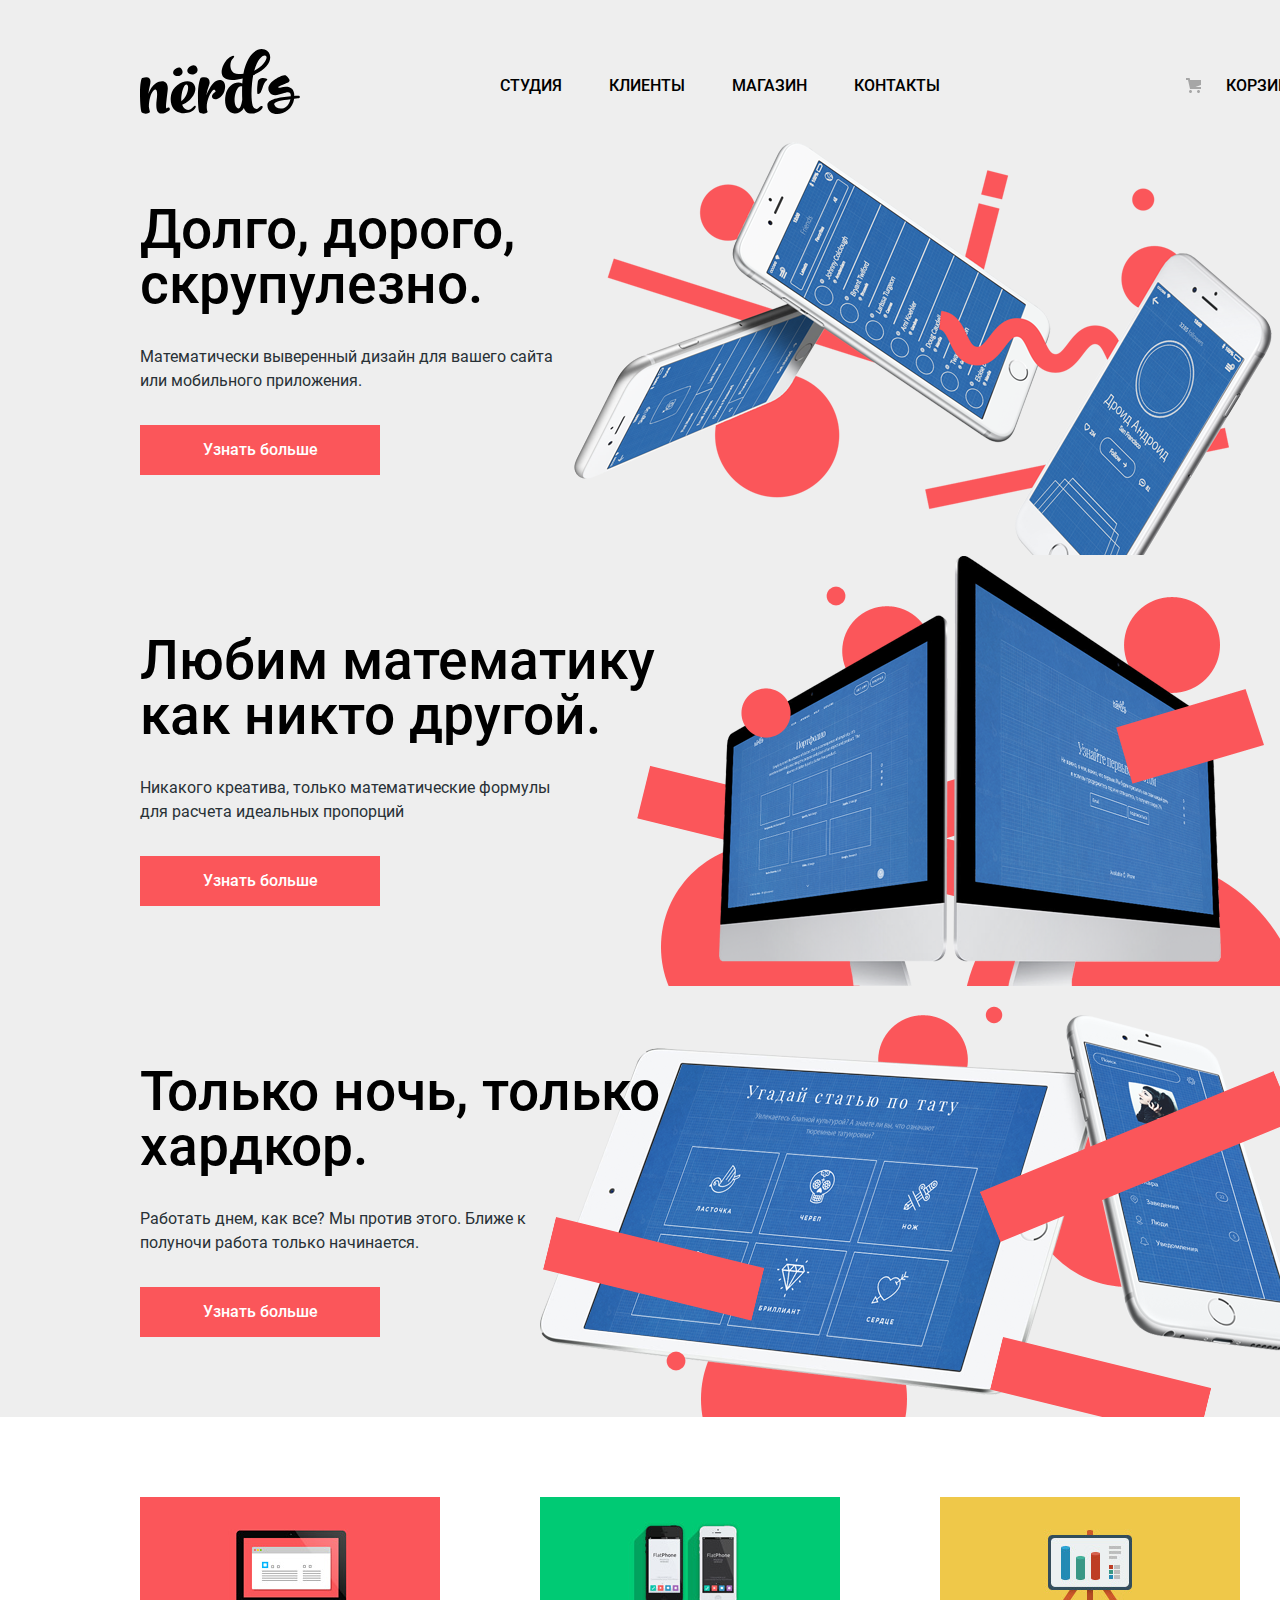
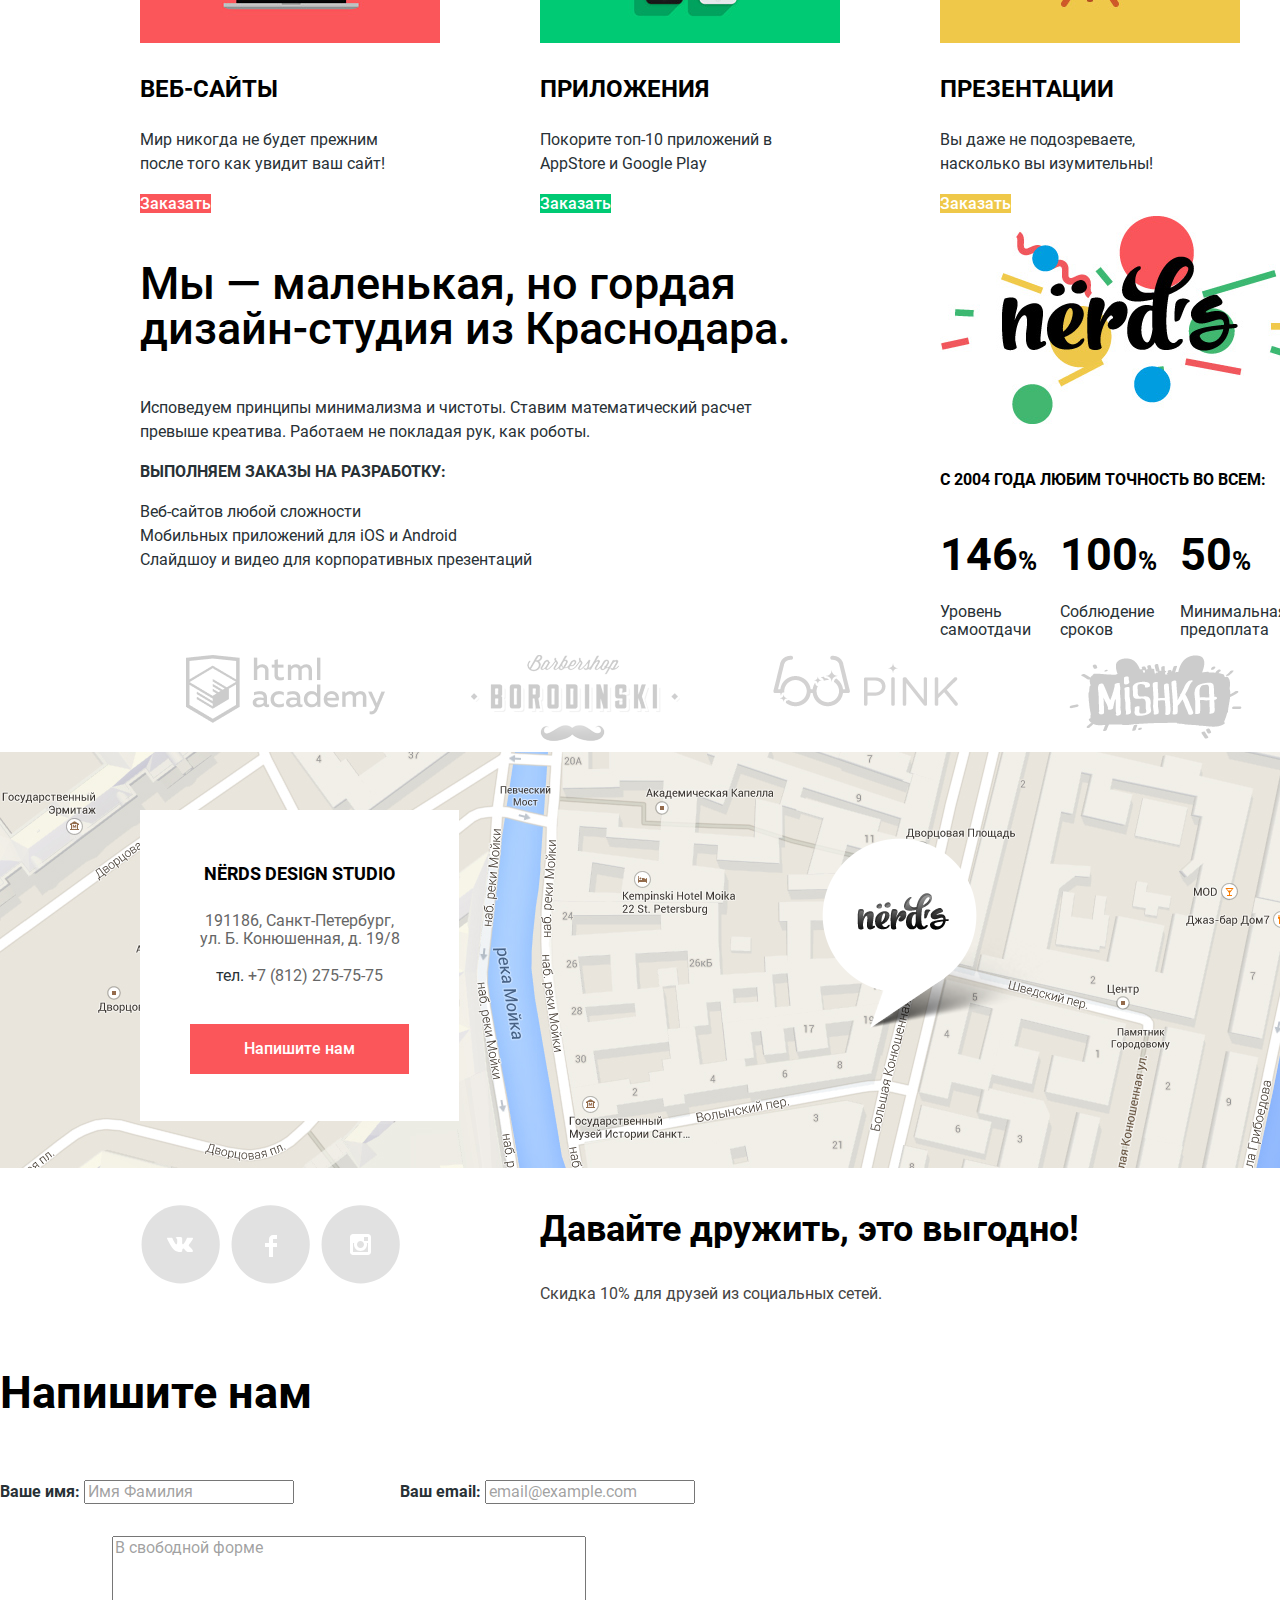
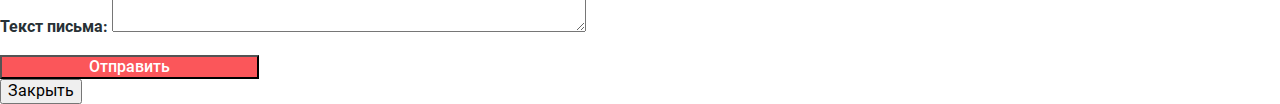
==== index.html @ aa4a330b "10. ДЗ Сетка на флексах для внутренней страницы" ====
<!DOCTYPE html>
<html class="page" lang="ru">
  <head>
    <meta charset="utf-8">
    <title>HTML Academy: Нёрдс</title>
    <link rel="stylesheet" href="css/normalize.css">
    <link rel="stylesheet" href="css/style.css">
    <link rel="icon" href="favicon.ico">
    <link rel="icon" href="img/icons/icon.svg" type="image/svg+xml">
    <link rel="apple-touch-icon" href="img/icons/180.png">
    <link rel="manifest" href="manifest.webmanifest">
  </head>
  <body class="page-body">

    <header class="main-header top-wrapper">
      <nav class="main-navigation container">
        <a class="main-header-logo">
          <img class="main-header-img" src="img/nerds-logo.svg" width="160" height="66" alt="логитип студии Нёрдс">
        </a>
        <ul class="site-navigation">
          <li><a href="#">Студия</a></li>
          <li><a href="#">Клиенты</a></li>
          <li><a href="catalog.html">Магазин</a></li>
          <li><a href="#">Контакты</a></li>
        </ul>
        <div class="cart">
          <!--<img src="img/cart-icon.svg" width="15" height="15" alt="Корзина">-->
          <a class="cart-link" href="#" >Корзина</a>
        </div>
      </nav>
    </header>

    <main>
      <h1 class="visually-hidden">Дизайн студия Нёрдс</h1>
      <div class="top-wrapper">
        <div class="container">
          <section class="features">
            <h2 class="visually-hidden">Преимущества</h2>
            <ul class="feature-list">
              <li class="feature-item">
                <h3 class="feature-title">Долго, дорого, скрупулезно.</h3>
                <p class="feature-text">Математически выверенный дизайн для вашего сайта или мобильного приложения.</p>
                <a class="button feature-button" href="#">Узнать больше</a>
                <!--<img class="feature-item-image" src="img/nerds-index-slide1.png" width="760" height="431" alt="Слайд 1">
              --></li>
              <li class="feature-item">
                <h3 class="feature-title">Любим математику как никто другой.</h3>
                <p class="feature-text">Никакого креатива, только математические формулы для расчета идеальных пропорций</p>
                <a class="button feature-button" href="#">Узнать больше</a>
                <!--<img class="feature-item-image" src="img/nerds-index-slide2.png" width="760" height="431" alt="Слайд 2">-->
              </li>
              <li class="feature-item">
                <h3 class="feature-title">Только ночь, только хардкор.</h3>
                <p class="feature-text">Работать днем, как все? Мы против этого. Ближе к полуночи работа только начинается.</p>
                <a class="button feature-button" href="#">Узнать больше</a>
                <!--<img class="feature-item-image" src="img/nerds-index-slide3.png" width="760" height="431" alt="Слайд 3">-->
              </li>
            </ul>
          </section>
        </div>
      </div>

      <div class="container">
        <section class="products">
          <h2 class="visually-hidden">Типы продуктов</h2>
          <ul class="product-list">
            <li class="product-item">
              <img src="img/illustration-1.png" width="300" height="146" alt="веб-сайты">
              <h3 class="product-name">Веб-сайты</h3>
              <p>Мир никогда не будет прежним после того как увидит ваш сайт!</p>
              <a class="button product-website" href="#">Заказать</a>
            </li>
            <li class="product-item">
              <img src="img/illustration-2.png" width="300" height="146" alt="приложения">
              <h3 class="product-name">Приложения</h3>
              <p>Покорите топ-10 приложений в AppStore и Google Play</p>
              <a class="button product-app" href="#">Заказать</a>
            </li>
            <li class="product-item">
              <img src="img/illustration-3.png" width="300" height="146" alt="презентации">
              <h3 class="product-name">Презентации</h3>
              <p>Вы даже не подозреваете, насколько вы изумительны!</p>
              <a class="button product-presentation" href="#">Заказать</a>
            </li>
          </ul>
        </section>

        <h2 class="visually-hidden">Информация о студии</h2>
        <section class="studio-description">
          <div class="description-grid">
            <p class="description-caption">Мы — маленькая, но гордая дизайн-студия из Краснодара.</p>
            <p>Исповедуем принципы минимализма и чистоты. Ставим математический расчет превыше креатива. Работаем не покладая рук, как роботы.</p>
            <p class="orders-types">Выполняем заказы на разработку:</p>
            <ul class="orders-list">
              <li>Веб-сайтов любой сложности</li>
              <li>Мобильных приложений для iOS и Android</li>
              <li>Слайдшоу и видео для корпоративных презентаций</li>
            </ul>
          </div>

          <div class="description-grid">
            <img src="img/logo-illustration.png" width="360" height="208" alt="Лого-иллюстрация">
            <p class="description-statics">с 2004 года Любим точность во всем:</p>
            <ul class="statics-list">
              <li>
                <h3 class="description-item">146<span class="description-percent">%</span></h3>
                <p class="descriptin-text">Уровень самоотдачи</p>
              </li>
              <li>
                <h3 class="description-item">100<span class="description-percent">%</span></h3>
                <p class="descriptin-text">Соблюдение сроков</p>
              </li>
              <li>
                <h3 class="description-item">50<span class="description-percent">%</span></h3>
                <p class="descriptin-text">Минимальная предоплата</p>
              </li>
            </ul>
          </div>
        </section>

        <section>
          <h2 class="visually-hidden">Партнёры</h2>
          <ul class="partners-list">
            <li>
              <a href="https://htmlacademy.ru/intensive/htmlcss">
                <img src="img/logo-academy.png" width="199" height="68" alt="логотип Академия">
              </a>
            </li>
            <li>
              <a href="#">
                <img src="img/logo-borodinskiy.png" width="209" height="90" alt="логотип Барбершоп">
              </a>
            </li>
            <li>
              <a href="#">
                <img src="img/logo-pink.png" width="185" height="52" alt="логотип Пинк">
              </a>
            </li>
            <li>
              <a href="#">
                <img src="img/logo-mishka.png" width="173" height="84" alt="логотип Мишка">
              </a>
            </li>
          </ul>
        </section>
      </div>
    </main>

    <footer class="main-footer">
      <div class="adress-map">
        <img src="img/map-point.svg" width="1440" height="416" alt="расположение студии на карте" />
        <div class="container">
          <section class="contacts">
            <h2 class="visually-hidden">Как нас найти</h2>
              <p class="studio-name">NЁRDS DESIGN STUDIO</p>
              <p class="studio-adress">191186, Санкт-Петербург, ул.&nbsp;Б.&nbsp;Конюшенная, д. 19/8</p>
              <p>тел. <a class="contacts-phone" href="tel:+78122757575">+7 (812) 275-75-75</a></p>
              <a class="button contacts-button" href="#">Напишите нам</a>
          </section>
        </div>
      </div>
        <h2 class="visually-hidden">Социальные сети</h2>
        <section class="footer-social container">
          <ul class="social-list">
            <li>
              <a class="social-button" href="#"><img src="img/icon-vk.svg" width="81" height="81" alt="Вконтакте"></a>
            </li>
            <li>
              <a class="social-button" href="#"><img src="img/icon-fb.svg" width="81" height="81" alt="Фейсбук"></a>
            </li>
            <li>
              <a class="social-button" href="#"><img src="img/icon-instagram.svg" width="81" height="81" alt="Инстаграм"></a>
            </li>
          </ul>

          <div class="footer-promo">
            <p class="discount-text">Давайте дружить, это выгодно!</p>
            <p class="footer-discount">Скидка 10% для друзей из социальных сетей.</p>
          </div>
        </section>
    </footer>

    <section class="modal feedback">
      <h3 class="modal-heading">Напишите нам</h3>
      <form class="feedback-form" method="post" action="https://echo.htmlacademy.ru">
        <p>
          <label class="modal-captions" for="feedback-name">Ваше имя:</label>
          <input class="modal-name" type="text" name="user-name" id="feedback-name" placeholder="Имя Фамилия"/>
        </p>
        <p>
          <label class="modal-captions" for="feedback-email">Ваш email:</label>
          <input class="modal-email" type="email" name="user-email" id="feedback-email" placeholder="email@example.com "/>
        </p>
        <p class="textarea-griditem">
          <label class="modal-captions" for="feedback-text">Текст письма:</label>
          <textarea class="modal-text" name="user-text" id="feedback-text" rows="5" cols="50">В свободной форме</textarea>
        </p>
        <button class="button modal-button" type="submit">Отправить</button>
      </form>
      <button class="modal-close" type="button">Закрыть</button>
    </section>
  </body>
</html>
---- css/style.css ----
/*Fonts*/

@font-face {
  font-family: "Roboto";
  src: url("../fonts/roboto.woff2") format("woff2"),
       url("../fonts/roboto.woff") format("woff");
  font-weight: 400;
  font-style: normal;
}
@font-face {
  font-family: "Roboto";
  src: url("../fonts/robotobold.woff2") format("woff2"),
       url("../fonts/robotobold.woff") format("woff");
  font-weight: 700;
  font-style: normal;
}
@font-face {
  font-family: "Roboto";
  src: url("../fonts/robotomedium.woff2") format("woff2"),
       url("../fonts/robotomedium.woff") format("woff");
  font-weight: 500;
  font-style: normal;
}

/*Variables*/
:root {

/*Colors*/
  --white: #FFFFFF;
  --grey-lighten:#EEEEEE;
  --grey-light: #DFDFDF;
  --grey: #D5D5D5;
  --grey-dark: #666666;
  --grey-darken: #444444;
  --dimgrey: #4D4D4D;
  --dimgrey-opacity: rgba(77, 77, 77, 0.12);
  --black-opacity: rgba(0, 0, 0, 0.3);
  --black-opacity-dark: rgba(0, 0, 0, 0.6);
  --white-opacity: rgba(255, 255, 255, 0.3);
  --white-smoke: rgba(68, 68, 68, 0.5);

  --red: #FB565A;
  --red--dark: #E74246;
  --red--darken: #D7373B;
  --green: #00CA74;
  --green--dark: #00BC6C;
  --green--darken: #00AA62;
  --orange: #EFC849;
  --orange--dark: #EAB534;
  --orange--darken: #E5A722;

/*Basic*/
  --text-basic: #283136;
  --text-dark: #000000;
  --link-hover: var(--red);
  --link-active: var(--black-opacity);
  --background-color: var(--white);
  --wrapper-color: var(--grey-lighten);

  /*Button*/
  --button-text: var(--white);
  --button-text-active:var(--white-opacity);
  --button-text-active: var(--black-opacity);
  --background-button: var(--red);
  --background-button-hover:var(--red--dark);
  --background-button-active:var(--red--darken);
  --catalog-button:var(--grey-lighten);
  --catalog-button-hover:var(--grey-light);
  --catalog-button-active:var(--grey);
  --catalog-button-text:var(--black-opacity);
}

/*Global*/
.page {
  height: 100%;
}

.page-body {
  min-width: 1160px;
  margin: 0 0;
  padding: 0 0;
  font-family: "Roboto", Arial, sans-serif;
  font-weight: 400;
  font-size: 16px;
  line-height: 24px;
  color: var(--text-basic);
  background-color: var(--background-color);

  min-height: 100%;
  display: grid;
  grid-template-rows: auto 1fr auto;
}

.main-header {
  padding-top: 48px;
}

a {
  text-decoration: none;
}

.top-wrapper {
  background-color: var(--wrapper-color);
}

.visually-hidden {
  position: absolute;
  width: 1px;
  height: 1px;
  margin: -1px;
  border: 0;
  padding: 0;
  white-space: nowrap;
  clip-path: inset(100%);
  clip: rect(0 0 0 0);
  overflow: hidden;
}

/*Navigation*/
.main-navigation {
  line-height: 30px;
  text-transform: uppercase;
  font-weight: 500;
  display: flex;
  justify-content: space-between;
  align-items: center;
}

.site-navigation {
  list-style: none;
  margin: 0;
  padding: 0;
  display: flex;
  flex-wrap: nowrap;
  justify-content: space-between;
  min-width: 440px;
}

.main-header-img {
  min-width: 160px;
}

.cart {
  min-width: 160px;
  text-align: right;
}

.cart-link {
  position: relative;
  /*padding-left: 25px;*/
}

.cart-link::before{
  content: "";
  position: absolute;
  left: -40px;
  top: 2px;
  width: 15px;
  height: 15px;
  background-image: url("../img/cart-icon.svg");
  background-repeat: no-repeat;
  background-position: 0 0;
}


.site-navigation a, .cart-link {
  color: var(--text-dark);
  padding-bottom: 9px;
}

.site-navigation a:hover, .cart-link:hover, .site-navigation a:focus, .cart-link:focus, .cart-link:focus {
  color: var(--link-hover);
}

.site-navigation a:active, .cart-link:active {
  color: var(--link-active);
}

.site-navigation .disabled {
  box-shadow:
    0px 4px 0 0 var(--grey-lighten),
    0px 6px 0 0 var(--red);
}

/*Features*/
.features {
  margin-bottom: 80px;
}

.feature-item {
  display: flex;
  width: 100%;
  min-height: 431px;
  flex-direction: column;
  justify-content: space-between;
  background-repeat: no-repeat;
  background-position: top right;
}

.feature-item:first-child {
  background-image: url(../img/nerds-index-slide1.png);
}
.feature-item:nth-child(2) {
  background-image: url(../img/nerds-index-slide2.png);
}
.feature-item:nth-child(3) {
  background-image: url(../img/nerds-index-slide3.png);
}

.feature-list {
  list-style: none;
  margin: 0;
  padding: 0;
  }

.feature-button{
  display: block;
  width: 240px;
  text-align: center;
  padding-top: 16px;
  padding-bottom: 16px;
  margin-bottom: 80px;
}

.feature-title {
  font-size: 55px;
  line-height: 55px;
  font-weight: 500;
  color: var(--text-dark);
  margin: 0;
  width: 520px;
  padding-top: 78px;
}

.feature-text {
  width: 416px;
  margin: 0;
}

/* Оставлю пока для себя
.feature-title {
  margin-top: 0;
}*/

/*
.feature-item {
  display: grid;
  /*grid-template-columns: 1fr auto;*//*
  grid-template-columns: 260px 140px 120px 640px;
  grid-template-rows: repeat(4, auto);

  }
.feature-title {
  grid-column: 1 /4 ;
  grid-row: 1 /2;
}
.feature-item p {
  grid-column: 1 / 4;
  grid-row: 2 / 3;
  z-index: 2;
}
.feature-button {
  grid-column: 1 /2;
  grid-row: 3 / 4;
}
.feature-item-image {
  grid-column: 3 /-1;
  grid-row: 1 / -1;
}
*/



/*Buttons*/
.button {
  color: var(--button-text);
  background-color: var(--background-button);
  line-height: 18px;
  text-align: center;
  font-weight: 500;
  /*display: block;*/
}

.button:hover {
  background-color: var(--background-button-hover);
}
.button:active {
  background-color: var(--background-button-active);
  color:var(--button-text-active);
}

.product-app {
  background-color: var(--green);
}
.product-app:hover{
  background-color: var(--green--dark);
}
.product-app:active{
  background-color: var(--green--darken);
}
.product-presentation {
  background-color: var(--orange);
}
.product-presentation:hover{
  background-color: var(--orange--dark);
}
.product-presentation:active {
  background-color: var(--orange--darken);
}

/*Products*/
.product-name {
  font-size: 24px;
  line-height: 30px;
  color: var(--text-dark);
  text-transform: uppercase;
  font-weight: 700;
}

.product-list {
  list-style: none;
  margin: 0;
  padding: 0;
  display: grid;
  grid-template-columns: 300px 300px 300px;
  column-gap: 100px;
}

.product-item p {
  margin-right: 40px;
}

/*Studio description*/
.studio-description {
  display: grid;
  grid-template-columns: 660px 360px;
  justify-content: space-between;
}

.description-caption {
  color: var(--text-dark);
  font-size: 45px;
  line-height: 45px;
  font-weight: 500;
}

.orders-types {
  text-transform: uppercase;
  font-weight: 700;
}

.orders-list {
  list-style: none;
  margin: 0;
  padding: 0;
}

.description-statics {
  text-transform: uppercase;
  font-weight: 700;
  color: var(--text-dark);
  margin-top: 37px;
  margin-bottom: 31px;
}

.statics-list {
  list-style: none;
  margin: 0;
  padding: 0;
  display: grid;
  grid-template-columns: 1fr 1fr 1fr;
}

.description-item {
  font-weight: 700;
  font-size: 45px;
  line-height: 64px;
  color:var(--text-dark);
  margin: 0;
  padding: 0;
}

.description-percent {
  font-size: 26px;
  line-height: 40px;
  font-weight: 700;
  color: var(--basic-black);
}

.descriptin-text {
  line-height: 18px;
}

/*Partners*/
.partners-list {
  list-style: none;
  margin: 0;
  padding: 0;
  display: grid;
  grid-template-columns: repeat(4, 1fr);
  justify-items: center;
}

/*Footer*/
.adress-map {
  text-align: center;
  position: relative;
}

.adress-map .container {
  position: relative;
}

.contacts {
  top: -365px;
  left: 0;
  position: absolute;
  background-color: var(--white);
  width: 319px;
}

.studio-name {
  font-weight: 700;
  font-size: 18px;
  line-height: 30px;
  color: var(--text-dark);
  margin-top: 49px;
  margin-bottom: 23px;
}

.studio-adress {
  color: var(--grey-dark);
  line-height: 18px;
}

.contacts-phone {
  color: var(--grey-dark);
}

.contacts-button {
  display: inline-block;
  width: 219px;
  padding: 16px 0;
  margin-bottom: 47px;
  margin-top: 20px;
}

.social-list {
  list-style: none;
  margin: 0;
  margin-right: 130px;
  padding: 0;
  display: flex;

}

.footer-social {
  display: flex;
  align-items: center;
  margin-bottom: 80px;
}
.social-button {
  margin-right: 9px;
}

.discount-text {
  font-weight: 700;
  font-size: 36px;
  line-height: 36px;
  color: var(--text-dark);
}

.footer-discount {
  line-height: 22px;
  color: var(--grey-darken);
}

/*Modal Feedback*/
.modal-heading {
  font-size: 45px;
  line-height: 53px;
  font-weight: 700;
  color: var(--text-dark);
}

.modal-captions {
  font-size: 16px;
  line-height: 18px;
  font-weight: 700;
}

.feedback-form {
  display: grid;
  grid-template-columns: 360px 360px;
  column-gap: 40px;
}

.textarea-griditem {
  grid-column: 1 / -1;
}

.modal-text {
  color: var(--white-smoke);
  font-size: 16px;
  line-height: 18px;
}
.modal-email::-moz-placeholder,
.modal-name::-moz-placeholder  {
  font-size: 16px;
  line-height: 18px;
  color: var(--white-smoke);
}
.modal-email::-webkit-input-placeholder, .modal-name::-webkit-input-placeholder {
  color: var(--white-smoke);
  font-size: 16px;
  line-height: 18px;
}


.modal-button {
  width: 259px;
}

/*Inner page*/
.container.page-title {
  font-size: 55px;
  line-height: 55px;
  font-weight: 500;
  margin: 0 auto;
  padding: 0;
  padding-top: 78px;
  padding-bottom: 108px;
  text-align: center;
  color: var(--text-dark);
  margin-bottom: 55px;
}

.catalog-container {
  display: grid;
  grid-template-columns: 260px 1fr;
  column-gap: 140px;
}

.filter {
  font-size: 16px;
  line-height: 20px;
  font-weight:400;
}

.filter-name {
  text-transform: uppercase;
  color: var(--text-dark);
  font-weight: 700;
  font-size: 18px;
  line-height: 30px;
  margin-bottom: 14px;
}

.fieldset-price .filter-name {
  margin-bottom: 48px;
}

.filter-list{
  list-style: none;
  margin: 0;
  padding: 0;
}

.filter fieldset {
  border: none;
  margin: 0;
  padding: 0;
  margin-bottom: 40px;
}

.fieldset-price {
  line-height: 22px;
  text-transform: uppercase;
}

.input-price::placeholder {
  color: var(--text-basic);
}

.filter-list {
  font-size: 16px;
  line-height: 20px;
}

.filter-button {
  background-color: var(--catalog-button);
  color: var(--text-dark);
  font-size: 16px;
  line-height: 18px;
  font-weight: 500;
}
.filter-button:hover {
  background-color: var(--catalog-button-hover);
}
.filter-button:active {
  background-color: var(--catalog-button-hover);
  color: var(--catalog-button-text);
}

.catalog-filter-by {
  display: flex;
  justify-content: space-between;
  align-items: flex-start;
}

.catalog-filter-by .filter-name {
  margin-top: 0;
}

.filter-by {
  list-style: none;
  margin: 0;
  padding: 0;
  font-size: 14px;
  line-height: 18px;
  font-weight: 400;
  text-transform: uppercase;
  width: 360px;
  display: flex;
  justify-content: space-between;
}

.filter-by a {
  color: var(--black-opacity);
}
.filter-by a:hover {
  color: var(--black-opacity-dark);
}
.filter-by a:active {
  color: var(--text-dark);
}

.template-list {
  list-style: none;
  margin: 0;
  padding: 0;
  display: flex;
  flex-wrap: wrap;
  padding-bottom: 25px;
}

.template-item {
  width: 360px;
  min-height: 620px;
  background-color: grey;
  margin-right: 40px;
  margin-bottom: 30px;
}

.template-item:nth-child(2n) {
  margin-right: 0;
}

.template-item-image {
  width: 358px;
  height: 578px;
}

.pagination-list {
list-style: none;
margin: 0;
padding: 0;
grid-column: 1 / -1;
display: flex;
margin-bottom: 60px;
}

.pagination-item {
  width: 50px;
  height: 50px;
  margin-right: 11px;
}

.pagination-item a{
  color: var(--text-dark);
  line-height: 18px;
  font-weight: 500;
  background-color: var(--grey-lighten);
}
.pagination-item a:hover {
  background-color:var(--grey-light);
}
.pagination-item a:active {
  background-color: var(--grey);
  color: var(--black-opacity);
}




/*Container*/
.container {
  width: 1160px;
  margin: 0 auto;
  padding: 0 0;
}
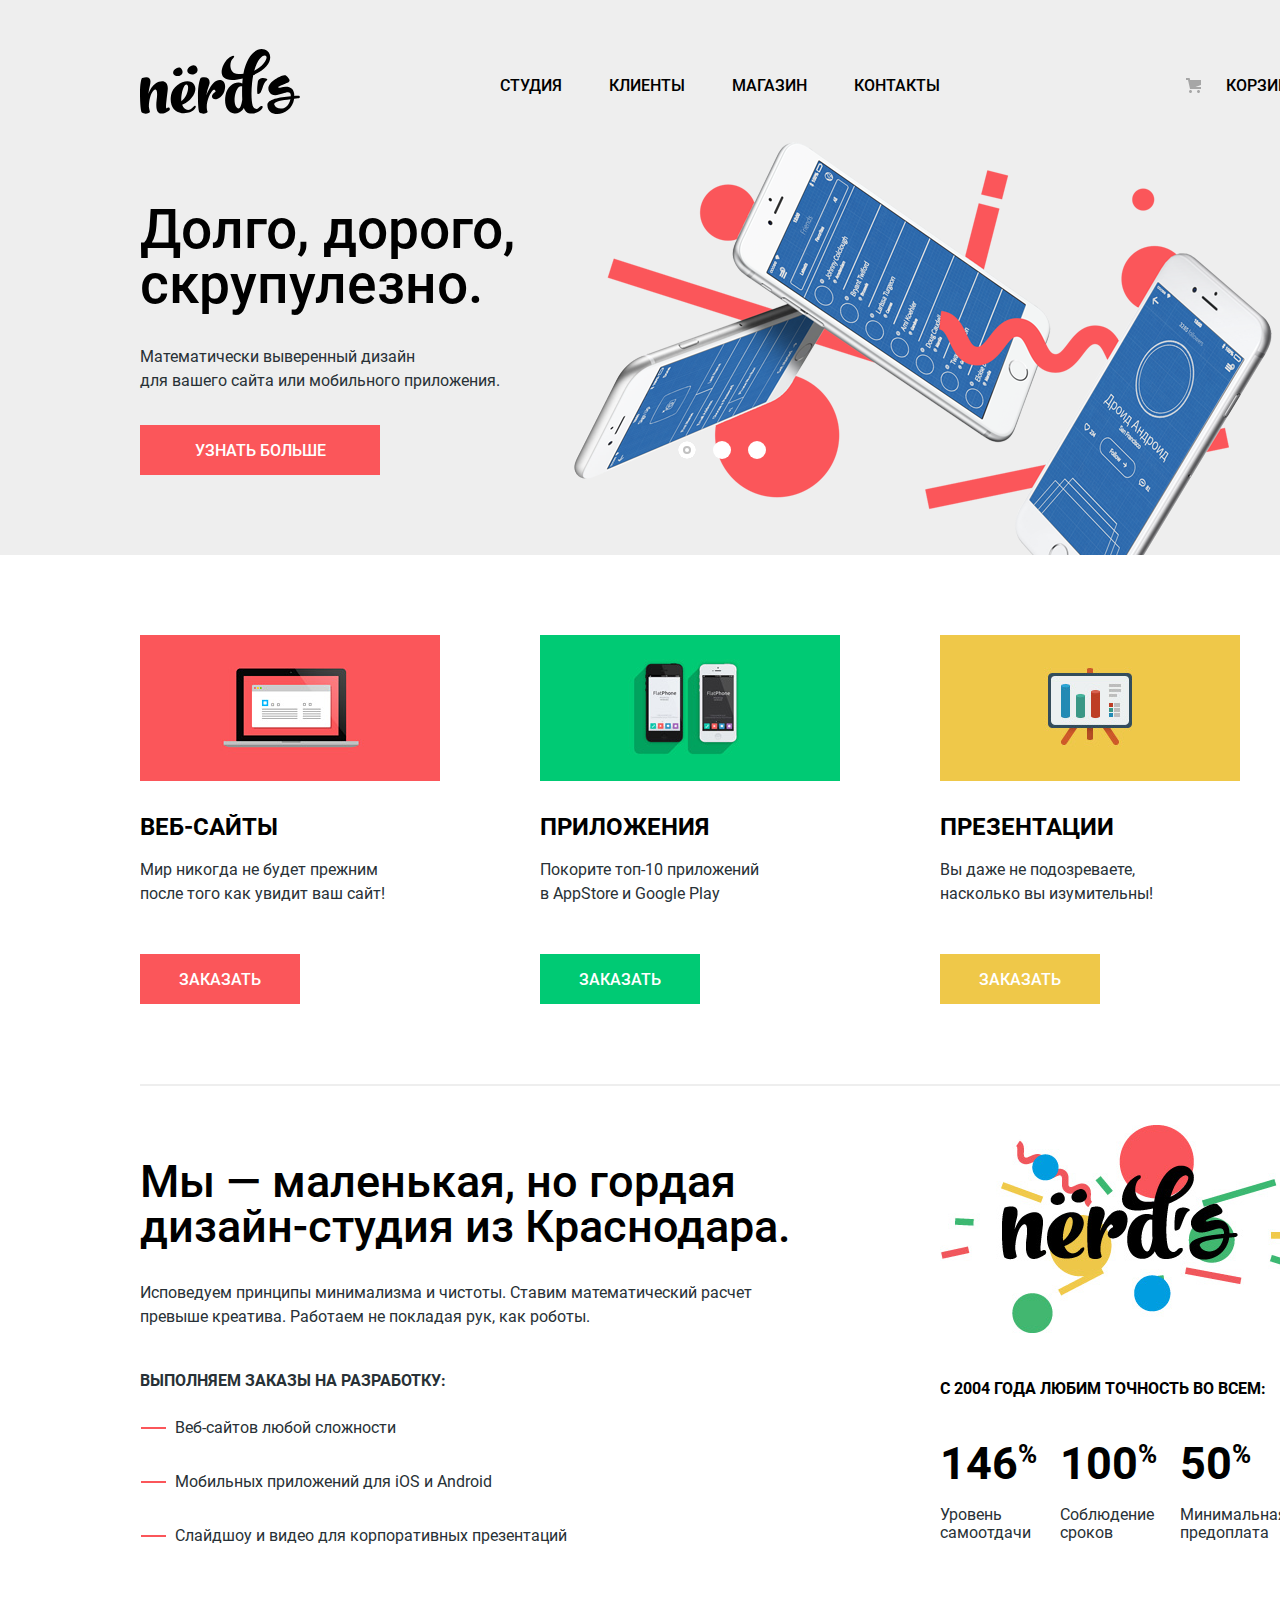
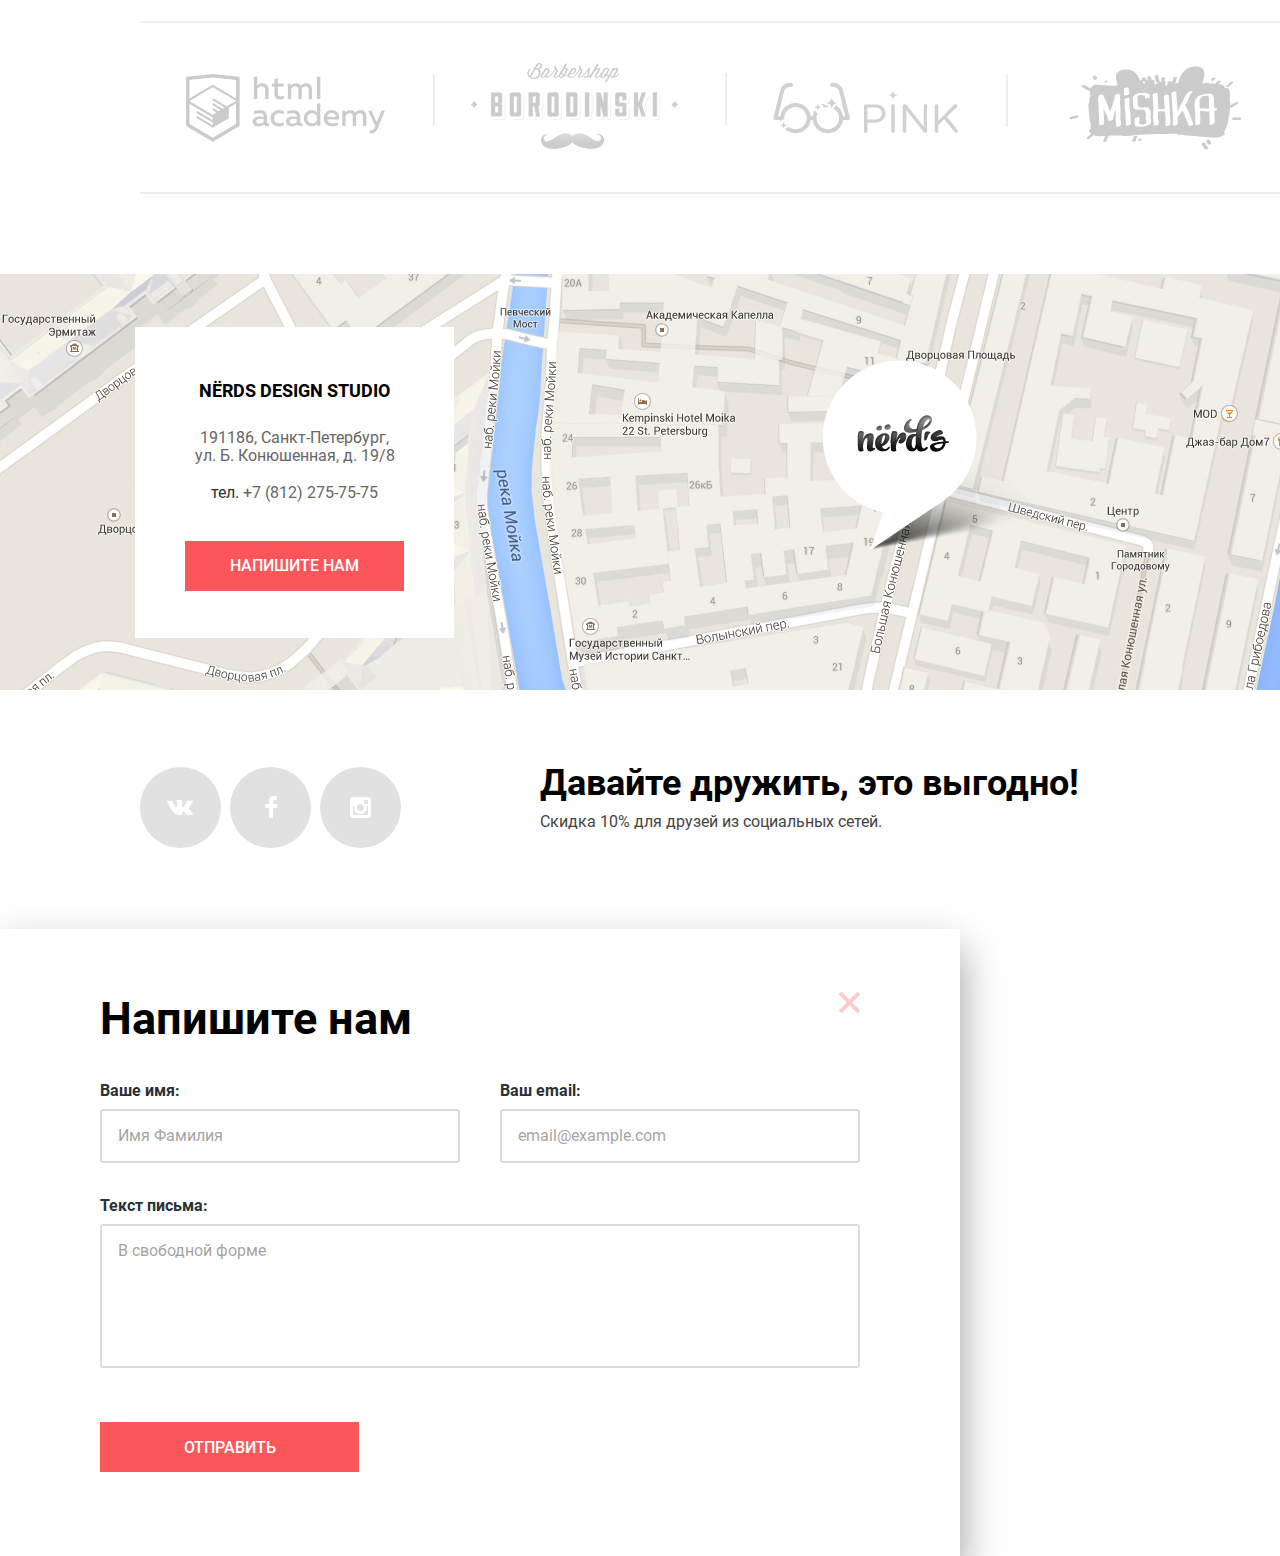
==== commit 8e3aa35b: "11. Декоративные элементы на главной странице" ====
--- a/index.html
+++ b/index.html
@@ -24,7 +24,6 @@
           <li><a href="#">Контакты</a></li>
         </ul>
         <div class="cart">
-          <!--<img src="img/cart-icon.svg" width="15" height="15" alt="Корзина">-->
           <a class="cart-link" href="#" >Корзина</a>
         </div>
       </nav>
@@ -37,25 +36,27 @@
           <section class="features">
             <h2 class="visually-hidden">Преимущества</h2>
             <ul class="feature-list">
-              <li class="feature-item">
+              <li class="feature-item features-current">
                 <h3 class="feature-title">Долго, дорого, скрупулезно.</h3>
-                <p class="feature-text">Математически выверенный дизайн для вашего сайта или мобильного приложения.</p>
+                <p class="feature-text">Математически выверенный дизайн для&nbsp;вашего&nbsp;сайта&nbsp;или мобильного приложения.</p>
                 <a class="button feature-button" href="#">Узнать больше</a>
-                <!--<img class="feature-item-image" src="img/nerds-index-slide1.png" width="760" height="431" alt="Слайд 1">
-              --></li>
+              </li>
               <li class="feature-item">
                 <h3 class="feature-title">Любим математику как никто другой.</h3>
                 <p class="feature-text">Никакого креатива, только математические формулы для расчета идеальных пропорций</p>
                 <a class="button feature-button" href="#">Узнать больше</a>
-                <!--<img class="feature-item-image" src="img/nerds-index-slide2.png" width="760" height="431" alt="Слайд 2">-->
               </li>
               <li class="feature-item">
                 <h3 class="feature-title">Только ночь, только хардкор.</h3>
                 <p class="feature-text">Работать днем, как все? Мы против этого. Ближе к полуночи работа только начинается.</p>
                 <a class="button feature-button" href="#">Узнать больше</a>
-                <!--<img class="feature-item-image" src="img/nerds-index-slide3.png" width="760" height="431" alt="Слайд 3">-->
               </li>
             </ul>
+            <div class="features-control">
+              <button class="features-button current-btn" type="button" aria-label="Первый слайд"></button>
+              <button class="features-button" type="button" aria-label="Второй слайд"></button>
+              <button class="features-button" type="button" aria-label="Третий слайд"></button>
+            </div>
           </section>
         </div>
       </div>
@@ -73,7 +74,7 @@
             <li class="product-item">
               <img src="img/illustration-2.png" width="300" height="146" alt="приложения">
               <h3 class="product-name">Приложения</h3>
-              <p>Покорите топ-10 приложений в AppStore и Google Play</p>
+              <p>Покорите топ-10 приложений в&nbsp;AppStore и Google Play</p>
               <a class="button product-app" href="#">Заказать</a>
             </li>
             <li class="product-item">
@@ -92,9 +93,9 @@
             <p>Исповедуем принципы минимализма и чистоты. Ставим математический расчет превыше креатива. Работаем не покладая рук, как роботы.</p>
             <p class="orders-types">Выполняем заказы на разработку:</p>
             <ul class="orders-list">
-              <li>Веб-сайтов любой сложности</li>
-              <li>Мобильных приложений для iOS и Android</li>
-              <li>Слайдшоу и видео для корпоративных презентаций</li>
+              <li class="order-list-item">Веб-сайтов любой сложности</li>
+              <li class="order-list-item">Мобильных приложений для iOS и Android</li>
+              <li class="order-list-item">Слайдшоу и видео для корпоративных презентаций</li>
             </ul>
           </div>
 
@@ -121,22 +122,22 @@
         <section>
           <h2 class="visually-hidden">Партнёры</h2>
           <ul class="partners-list">
-            <li>
-              <a href="https://htmlacademy.ru/intensive/htmlcss">
+            <li class="partner-image academy">
+              <a  href="https://htmlacademy.ru/intensive/htmlcss">
                 <img src="img/logo-academy.png" width="199" height="68" alt="логотип Академия">
               </a>
             </li>
-            <li>
+            <li class="partner-image borodinskiy">
               <a href="#">
                 <img src="img/logo-borodinskiy.png" width="209" height="90" alt="логотип Барбершоп">
               </a>
             </li>
-            <li>
+            <li class="partner-image pink">
               <a href="#">
                 <img src="img/logo-pink.png" width="185" height="52" alt="логотип Пинк">
               </a>
             </li>
-            <li>
+            <li class="partner-image mishka">
               <a href="#">
                 <img src="img/logo-mishka.png" width="173" height="84" alt="логотип Мишка">
               </a>
@@ -163,16 +164,24 @@
         <section class="footer-social container">
           <ul class="social-list">
             <li>
-              <a class="social-button" href="#"><img src="img/icon-vk.svg" width="81" height="81" alt="Вконтакте"></a>
+              <a class="social-button" href="#">
+                <span class="visually-hidden">Вконтакте</span>
+                <svg width="27" height="15" viewBox="0 0 27 15" fill="none"><path d="M16.138 11.51C17.094 11.201 18.318 13.55 19.621 14.449C20.599 15.13 21.348 14.983 21.348 14.983L24.821 14.933C24.821 14.933 26.636 14.821 25.778 13.379C25.707 13.259 25.275 12.31 23.193 10.357C21.016 8.31404 21.311 8.64504 23.932 5.11304C25.529 2.96004 26.168 1.64504 25.968 1.08504C25.776 0.546037 24.603 0.686037 24.603 0.686037L20.69 0.713037C20.309 0.714037 19.986 0.832037 19.839 1.22804C19.836 1.23204 19.218 2.89404 18.394 4.30704C16.653 7.29604 15.958 7.45504 15.67 7.26804C15.009 6.83504 15.176 5.53104 15.176 4.60404C15.176 1.70704 15.608 0.499037 14.33 0.187037C13.903 0.0830374 13.591 0.0150374 12.502 0.00503741C11.11 -0.0159626 9.92797 0.00503743 9.25797 0.334037C8.81297 0.557037 8.47197 1.04604 8.67897 1.07404C8.93897 1.10904 9.52197 1.23404 9.83397 1.66004C10.235 2.21204 10.223 3.44904 10.223 3.44904C10.223 3.44904 10.452 6.86004 9.68297 7.28304C9.15497 7.57304 8.43297 6.98104 6.87997 4.26704C6.08697 2.87904 5.48797 1.34504 5.48797 1.34504C5.48797 1.34504 5.37197 1.06004 5.16197 0.904037C4.91197 0.719037 4.56197 0.660037 4.56197 0.660037L0.84797 0.684037C0.84797 0.684037 0.28997 0.700037 0.0849697 0.946037C-0.0970303 1.16404 0.0699697 1.61404 0.0699697 1.61404C0.0699697 1.61404 2.97897 8.49504 6.27297 11.961C9.29297 15.143 12.725 14.932 12.725 14.932H14.28C14.28 14.932 14.749 14.878 14.989 14.62C15.213 14.38 15.203 13.929 15.203 13.929C15.203 13.929 15.172 11.82 16.138 11.51Z" fill="white"/></svg>
+              </a>
             </li>
             <li>
-              <a class="social-button" href="#"><img src="img/icon-fb.svg" width="81" height="81" alt="Фейсбук"></a>
+              <a class="social-button" href="#">
+                <span class="visually-hidden">Фейсбук</span>
+                <svg width="12" height="22" viewBox="0 0 12 22" fill="none"><path d="M12 4V0H8C5.79086 0 4 1.79086 4 4V8H0V12H4V22H8V12H12V8H8V4H12Z" fill="white"/></svg>
+              </a>
             </li>
             <li>
-              <a class="social-button" href="#"><img src="img/icon-instagram.svg" width="81" height="81" alt="Инстаграм"></a>
+              <a class="social-button" href="#">
+                <span class="visually-hidden">Инстаграм</span>
+                <svg width="21" height="21" viewBox="0 0 21 21" fill="none"><path fill-rule="evenodd" clip-rule="evenodd" d="M3 0H18C19.65 0 21 1.35 21 3V18C21 19.65 19.65 21 18 21H3C1.35 21 0 19.65 0 18V3C0 1.35 1.35 0 3 0ZM14 10.5C14 8.57 12.43 7 10.5 7C8.57 7 7 8.57 7 10.5C7 12.43 8.57 14 10.5 14C12.43 14 14 12.43 14 10.5ZM3 18V9H4.181C4.0626 9.49127 4.00186 9.99467 4 10.5C4 14.0899 6.91015 17 10.5 17C14.0899 17 17 14.0899 17 10.5C16.9986 9.99464 16.9379 9.49118 16.819 9H18V18H3ZM14 7H18V3H14V7Z" fill="white"/></svg>
+              </a>
             </li>
           </ul>
-
           <div class="footer-promo">
             <p class="discount-text">Давайте дружить, это выгодно!</p>
             <p class="footer-discount">Скидка 10% для друзей из социальных сетей.</p>
@@ -183,21 +192,21 @@
     <section class="modal feedback">
       <h3 class="modal-heading">Напишите нам</h3>
       <form class="feedback-form" method="post" action="https://echo.htmlacademy.ru">
-        <p>
+        <p class="modal-item">
           <label class="modal-captions" for="feedback-name">Ваше имя:</label>
           <input class="modal-name" type="text" name="user-name" id="feedback-name" placeholder="Имя Фамилия"/>
         </p>
-        <p>
+        <p class="modal-item">
           <label class="modal-captions" for="feedback-email">Ваш email:</label>
           <input class="modal-email" type="email" name="user-email" id="feedback-email" placeholder="email@example.com "/>
         </p>
-        <p class="textarea-griditem">
+        <p class="modal-item-textarea">
           <label class="modal-captions" for="feedback-text">Текст письма:</label>
-          <textarea class="modal-text" name="user-text" id="feedback-text" rows="5" cols="50">В свободной форме</textarea>
+          <textarea class="modal-text" name="user-text" id="feedback-text" rows="6" >В свободной форме</textarea>
         </p>
         <button class="button modal-button" type="submit">Отправить</button>
       </form>
-      <button class="modal-close" type="button">Закрыть</button>
+      <button class="modal-close" type="button" area-label="Закрыть"></button>
     </section>
   </body>
 </html>
--- a/css/style.css
+++ b/css/style.css
@@ -27,17 +27,30 @@
 
 /*Colors*/
   --white: #FFFFFF;
+  --silver: #E1E1E1;
   --grey-lighten:#EEEEEE;
   --grey-light: #DFDFDF;
   --grey: #D5D5D5;
+  --grey-somber: #DBDBDB;
   --grey-dark: #666666;
   --grey-darken: #444444;
+  --lighten-dimgrey: #D7DCDE;
+  --light-dimgrey: #B4B9BB;
   --dimgrey: #4D4D4D;
   --dimgrey-opacity: rgba(77, 77, 77, 0.12);
+  --dimgrey-opacity-light: rgba(77, 77, 77, 0.4);
+  --dimgrey-opacity-lighten: rgba(77, 77, 77, 0.1);
+  --dimly-black: #D7DCDF;
+  --dimgrey-black: #ABABAB;
+  --black-opacity-lighten: rgba(40, 49, 54, 0.3);
   --black-opacity: rgba(0, 0, 0, 0.3);
   --black-opacity-dark: rgba(0, 0, 0, 0.6);
   --white-opacity: rgba(255, 255, 255, 0.3);
   --white-smoke: rgba(68, 68, 68, 0.5);
+  --grey-opacity: rgba(0, 1, 1, 0.1);
+  --light-grey-opacity: rgba(0, 0, 0, 0.15);
+  --mysterious-grey: #C1C1C1;
+  --light-black: #231F20;
 
   --red: #FB565A;
   --red--dark: #E74246;
@@ -116,6 +129,13 @@
   overflow: hidden;
 }
 
+/*Container*/
+.container {
+  width: 1160px;
+  margin: 0 auto;
+  padding: 0 5px;
+}
+
 /*Navigation*/
 .main-navigation {
   line-height: 30px;
@@ -140,6 +160,14 @@
   min-width: 160px;
 }
 
+.main-header-logo:hover img {
+  opacity: 0.7;
+}
+
+.main-header-logo:active img {
+  opacity: 0.3;
+}
+
 .cart {
   min-width: 160px;
   text-align: right;
@@ -147,7 +175,6 @@
 
 .cart-link {
   position: relative;
-  /*padding-left: 25px;*/
 }
 
 .cart-link::before{
@@ -185,6 +212,7 @@
 /*Features*/
 .features {
   margin-bottom: 80px;
+  position: relative;
 }
 
 .feature-item {
@@ -237,39 +265,34 @@
   margin: 0;
 }
 
-/* Оставлю пока для себя
-.feature-title {
-  margin-top: 0;
-}*/
-
-/*
-.feature-item {
-  display: grid;
-  /*grid-template-columns: 1fr auto;*//*
-  grid-template-columns: 260px 140px 120px 640px;
-  grid-template-rows: repeat(4, auto);
-
-  }
-.feature-title {
-  grid-column: 1 /4 ;
-  grid-row: 1 /2;
-}
-.feature-item p {
-  grid-column: 1 / 4;
-  grid-row: 2 / 3;
-  z-index: 2;
-}
-.feature-button {
-  grid-column: 1 /2;
-  grid-row: 3 / 4;
-}
-.feature-item-image {
-  grid-column: 3 /-1;
-  grid-row: 1 / -1;
-}
-*/
-
-
+.features-control {
+  position: absolute;
+  top: 317px;
+  left: 538px;
+  z-index: 10;
+  display: flex;
+  width: 88px;
+  justify-content: space-between;
+}
+
+.features-button {
+  width: 18px;
+  height: 18px;
+  border-radius: 50%;
+  border: none;
+  background-color: var(--white);
+  cursor: pointer;
+}
+
+.features-button.current-btn {
+  box-shadow:
+  inset 0 0 0 5px  var(--white),
+  inset 0 0 0 7px  var(--mysterious-grey);
+
+}
+.feature-item:not(.features-current) {
+  display: none;
+}
 
 /*Buttons*/
 .button {
@@ -278,6 +301,9 @@
   line-height: 18px;
   text-align: center;
   font-weight: 500;
+  text-transform: uppercase;
+  padding-top: 17px;
+  padding-bottom: 15px;
   /*display: block;*/
 }
 
@@ -289,6 +315,14 @@
   color:var(--button-text-active);
 }
 
+.product-website, .product-app, .product-presentation {
+  display: inline-block;
+  margin-top: 32px;
+  padding-top: 17px;
+  padding-bottom: 15px;
+  width: 160px;
+}
+
 .product-app {
   background-color: var(--green);
 }
@@ -309,12 +343,18 @@
 }
 
 /*Products*/
+.products {
+  padding-bottom: 80px;
+  border-bottom: 2px solid var(--grey-lighten);
+}
+
 .product-name {
   font-size: 24px;
   line-height: 30px;
   color: var(--text-dark);
   text-transform: uppercase;
   font-weight: 700;
+  margin-bottom: 16px;
 }
 
 .product-list {
@@ -332,6 +372,8 @@
 
 /*Studio description*/
 .studio-description {
+  padding-top: 39px;
+  padding-bottom: 43px;
   display: grid;
   grid-template-columns: 660px 360px;
   justify-content: space-between;
@@ -342,17 +384,37 @@
   font-size: 45px;
   line-height: 45px;
   font-weight: 500;
+  margin-top: 34px;
+  margin-bottom: 32px;
 }
 
 .orders-types {
   text-transform: uppercase;
   font-weight: 700;
+  margin-top: 40px;
+  margin-bottom: 23px;
 }
 
 .orders-list {
   list-style: none;
   margin: 0;
   padding: 0;
+}
+
+.order-list-item {
+  margin-bottom: 30px;
+  margin-left: 35px;
+  position: relative;
+}
+
+.order-list-item::before {
+  content: "";
+  position: absolute;
+  background-color: var(--red);
+  width: 25px;
+  height: 2px;
+  margin-left: -34px;
+  top: 11px;
 }
 
 .description-statics {
@@ -381,6 +443,8 @@
 }
 
 .description-percent {
+  display: inline-block;
+  vertical-align: super;
   font-size: 26px;
   line-height: 40px;
   font-weight: 700;
@@ -389,17 +453,68 @@
 
 .descriptin-text {
   line-height: 18px;
+  margin-top: 10px;
 }
 
 /*Partners*/
 .partners-list {
   list-style: none;
   margin: 0;
-  padding: 0;
+  margin-bottom: 80px;
+  padding: 0;
+  padding-top: 40px;
+  border-top: 2px solid var(--grey-lighten);
+  padding-bottom: 32px;
+  border-bottom: 2px solid var(--grey-lighten);
   display: grid;
   grid-template-columns: repeat(4, 1fr);
   justify-items: center;
-}
+  align-items: center;
+}
+
+.partners-list a img{
+  opacity: 0.2;
+}
+.partners-list a:hover img {
+  opacity: 1;
+}
+.partners-list a:active img {
+  opacity: 0.1;
+}
+
+.partner-image {
+  position: relative;
+}
+
+.academy::after {
+  content: "";
+  position: absolute;
+  width: 2px;
+  height: 52px;
+  background-color: var(--grey-lighten);
+  margin-left: 48px;
+  }
+
+.borodinskiy::after {
+  content: "";
+  position: absolute;
+  width: 2px;
+  height: 52px;
+  background-color: var(--grey-lighten);
+  margin-left: 45px;
+  top: 10px;
+  }
+
+.pink::after {
+  content: "";
+  position: absolute;
+  width: 2px;
+  height: 52px;
+  background-color: var(--grey-lighten);
+  margin-left: 48px;
+  top: -7px;
+  }
+
 
 /*Footer*/
 .adress-map {
@@ -412,7 +527,7 @@
 }
 
 .contacts {
-  top: -365px;
+  top: -370px;
   left: 0;
   position: absolute;
   background-color: var(--white);
@@ -443,7 +558,7 @@
   padding: 16px 0;
   margin-bottom: 47px;
   margin-top: 20px;
-}
+  }
 
 .social-list {
   list-style: none;
@@ -451,43 +566,90 @@
   margin-right: 130px;
   padding: 0;
   display: flex;
-
+  flex-wrap: wrap;
 }
 
 .footer-social {
   display: flex;
   align-items: center;
+  margin-top: 68px;
   margin-bottom: 80px;
 }
 .social-button {
+  width: 81px;
+  height: 81px;
+  border-radius: 50%;
   margin-right: 9px;
+  display: flex;
+  align-items: center;
+  justify-content: center;
+  background: var(--silver);
+}
+
+.social-button:hover {
+  background: var(--red--dark);
+}
+.social-button:active {
+  background: var(--red--darken);
+  box-shadow: inset 0px 3px 0px var(--grey-opacity);
+}
+.social-button:active path {
+  fill: var(--white-opacity);
 }
 
 .discount-text {
   font-weight: 700;
   font-size: 36px;
   line-height: 36px;
+  margin-top: 0;
+  margin-bottom: 10px;
   color: var(--text-dark);
 }
 
 .footer-discount {
   line-height: 22px;
   color: var(--grey-darken);
+  margin-top: 0;
 }
 
 /*Modal Feedback*/
+.feedback {
+  padding: 63px 100px 84px 100px;
+  width: 960px;
+  box-sizing: border-box;
+  box-shadow: 0px 20px 40px rgba(0, 0, 0, 0.4);
+  position: relative;
+}
+
 .modal-heading {
   font-size: 45px;
   line-height: 53px;
   font-weight: 700;
   color: var(--text-dark);
-}
+  margin-top: 0;
+  margin-bottom: 37px;
+  }
 
 .modal-captions {
   font-size: 16px;
   line-height: 18px;
   font-weight: 700;
-}
+  display: block;
+  margin-bottom: 9px;
+}
+
+.modal-item {
+  margin-top: 0;
+  margin-bottom: 18px;
+}
+
+.modal-item input {
+  width: 360px;
+  padding: 16px;
+  box-sizing: border-box;
+  border: 2px solid var(--lighten-dimgrey);
+  border-radius: 3px;
+  }
 
 .feedback-form {
   display: grid;
@@ -495,14 +657,21 @@
   column-gap: 40px;
 }
 
-.textarea-griditem {
+.modal-item-textarea {
   grid-column: 1 / -1;
-}
+  margin-bottom: 47px;
+  }
 
 .modal-text {
   color: var(--white-smoke);
   font-size: 16px;
   line-height: 18px;
+  padding: 16px;
+  border: 2px solid var(--lighten-dimgrey);
+  border-radius: 3px;
+  width: 100%;
+  resize: none;
+  box-sizing: border-box;
 }
 .modal-email::-moz-placeholder,
 .modal-name::-moz-placeholder  {
@@ -515,10 +684,59 @@
   font-size: 16px;
   line-height: 18px;
 }
-
+/*
+.modal-email:focus::-moz-placeholder,
+.modal-name:focus::-moz-placeholder  {
+  color: var(--grey-darken);
+}
+.modal-email::-webkit-input-placeholder:focus, .modal-name::-webkit-input-placeholder:focus {
+  color: var(--grey-darken);
+}
+*/
+.modal-item input:hover, .modal-text:hover {
+  border: 2px solid var(--light-dimgrey);
+}
+
+.modal-item input:focus, .modal-text:focus {
+  color: var(--grey-darken);
+}
+
+.modal-item input:invalid {
+  border: 2px solid var(--red--darken);
+  color: var(--red--darken);
+  outline: none;
+}
 
 .modal-button {
   width: 259px;
+  border: none;
+}
+
+.modal-close {
+  height: 21px;
+  width: 21px;
+  border: none;
+  background-color: transparent;
+  background-image: url(../img/close-cross.svg);
+  opacity: 0.3;
+  background-repeat: no-repeat;
+  cursor: pointer;
+  position: absolute;
+  top: 63px;
+  right: 100px;
+}
+
+.modal-close:hover {
+  opacity: 1;
+}
+
+.modal-close:active {
+  opacity: 0.1;
+  outline: none;
+}
+
+.modal-close:hover {
+  outline: none;
 }
 
 /*Inner page*/
@@ -547,6 +765,13 @@
   font-weight:400;
 }
 
+.fieldset-item {
+  border: none;
+  margin: 0;
+  padding: 0;
+  margin-bottom: 40px;
+}
+
 .filter-name {
   text-transform: uppercase;
   color: var(--text-dark);
@@ -556,30 +781,160 @@
   margin-bottom: 14px;
 }
 
-.fieldset-price .filter-name {
+.filter-name-price {
   margin-bottom: 48px;
 }
+
+.filter .fieldset-price  {
+  margin-bottom: 54px;
+  line-height: 22px;
+  text-transform: uppercase;
+}
+
+.range-filter {
+  width: 260px;
+}
+
+.range-controls {
+  height: 41px;
+  background-color: var(--grey-lighten);
+  border-radius: 3px;
+  padding-top: 39px;
+  padding-left: 22px;
+  padding-right: 22px;
+  margin-bottom: 14px;
+  position: relative;
+}
+
+.scale {
+  background: var(--dimly-black);
+  height: 2px;
+}
+
+.bar {
+  background-color: var(--green);
+  height: 2px;
+  width: 70%;
+}
+
+.toggle {
+  background-color: var(--dimgrey-black);
+  width: 4px;
+  height: 4px;
+  border: 8px solid var(--white);
+  border-radius: 50%;
+  box-shadow: 0px 2px 1px var(--light-grey-opacity);
+  position: absolute;
+  top: 30px;
+  cursor: pointer;
+}
+
+.toggle-min{
+  left: 18px;
+}
+
+.toggle-max {
+  left: 160px;
+}
+
+.checkbox-option, .radio-option {
+  margin-bottom: 17px;
+}
+
+.checkbox-option label, .radio-option label {
+  display: block;
+  position: relative;
+}
+
+.filter-radio + label::before {
+  position: absolute;
+  content: "";
+  height: 17px;
+  width: 17px;
+  border-radius: 50%;
+  border: 4px solid var(--dimgrey-opacity-light);
+  opacity: 0.4;
+  left: -36px;
+  top: -4px;
+}
+
+.filter-radio:checked + label::after {
+  position: absolute;
+  content: "";
+  left: -36px;
+  top: -4px;
+  width: 17px;
+  height: 17px;
+  border: 4px solid transparent;
+  opacity: 0.4;
+  box-shadow:
+    inset 0 0 0 4px var(--white),
+    inset 0 0 0 9px var(--dimgrey-opacity-light);
+  border-radius: 50%;
+  background-color: transparent;
+  }
+
+  .filter-checkbox:hover + label::before, .filter-checkbox:checked:hover + label::before, .filter-radio:checked:hover + label::after, .filter-radio:hover + label::before  {
+    opacity: 1;
+  }
+
+  .filter-checkbox:active + label::before, .filter-checkbox:checked:active + label::before, .filter-radio:checked:active + label::after, .filter-radio:active + label::before {
+    opacity: 0.1;
+  }
+
+  .filter-list label:active {
+    color: var(--black-opacity-lighten);
+  }
+
+.filter-checkbox + label::before {
+  position: absolute;
+  content: "";
+  height: 23px;
+  width: 25px;
+  background-image: url(../img/checkbox-off.svg);
+  background-repeat: no-repeat;
+  background-position: 0 0;
+  opacity: 0.4;
+  left: -36px;
+  top: -2px;
+}
+
+.filter-checkbox:checked + label::before {
+  background-image: none, url("../img/checkbox-on.svg");
+  opacity: 0.4;
+  }
 
 .filter-list{
   list-style: none;
   margin: 0;
   padding: 0;
-}
-
-.filter fieldset {
-  border: none;
-  margin: 0;
-  padding: 0;
-  margin-bottom: 40px;
-}
-
-.fieldset-price {
-  line-height: 22px;
-  text-transform: uppercase;
+  padding-left: 35px;
 }
 
 .input-price::placeholder {
   color: var(--text-basic);
+  }
+
+.input-price {
+  font-size: inherit;
+  font-family: inherit;
+  color: inherit;
+  width: 64px;
+  padding: 8px;
+  border-radius: 3px;
+  border: none;
+  background-color: var(--grey-lighten);
+  text-align: center;
+}
+
+.max-price {
+  margin-left: 20px;
+}
+
+.price-controls {
+  display: flex;
+  justify-content: space-between;
+  align-items: center;
 }
 
 .filter-list {
@@ -588,11 +943,18 @@
 }
 
 .filter-button {
+  display: block;
+  width: 260px;
   background-color: var(--catalog-button);
   color: var(--text-dark);
   font-size: 16px;
   line-height: 18px;
   font-weight: 500;
+  border: none;
+  border-radius: 3px;
+  padding-left: 0;
+  padding-right: 0;
+  margin-top: 50px;
 }
 .filter-button:hover {
   background-color: var(--catalog-button-hover);
@@ -600,12 +962,15 @@
 .filter-button:active {
   background-color: var(--catalog-button-hover);
   color: var(--catalog-button-text);
+  border: none;
+  box-shadow: inset 0px 3px 0px var(--grey-opacity);
 }
 
 .catalog-filter-by {
   display: flex;
   justify-content: space-between;
   align-items: flex-start;
+  margin-bottom: 48px;
 }
 
 .catalog-filter-by .filter-name {
@@ -622,6 +987,7 @@
   text-transform: uppercase;
   width: 360px;
   display: flex;
+  flex-wrap: wrap;
   justify-content: space-between;
 }
 
@@ -631,8 +997,24 @@
 .filter-by a:hover {
   color: var(--black-opacity-dark);
 }
-.filter-by a:active {
-  color: var(--text-dark);
+.filter-by a:active, a.filter-by-active {
+  color: var(--text-dark);
+}
+
+.filter-pointer {
+  opacity: 0.2;
+}
+
+.filter-pointer:hover {
+  opacity: 1;
+}
+
+.pointer-active {
+  opacity: 1;
+}
+
+.filter-pointer:active path, .filter-pointer.pointer-active path {
+  fill: var(--light-black);
 }
 
 .template-list {
@@ -667,16 +1049,21 @@
 padding: 0;
 grid-column: 1 / -1;
 display: flex;
+flex-wrap: wrap;
 margin-bottom: 60px;
-}
-
-.pagination-item {
-  width: 50px;
-  height: 50px;
+align-items: center;
+}
+
+.pagination-item a{
+  display: block;
+  border-radius: 3px;
+  text-align: center;
+  min-width: 50px;
+  min-height: 50px;
   margin-right: 11px;
-}
-
-.pagination-item a{
+  padding-top: 17px;
+  padding-bottom: 15px;
+  box-sizing: border-box;
   color: var(--text-dark);
   line-height: 18px;
   font-weight: 500;
@@ -688,14 +1075,21 @@
 .pagination-item a:active {
   background-color: var(--grey);
   color: var(--black-opacity);
-}
-
-
-
-
-/*Container*/
-.container {
-  width: 1160px;
-  margin: 0 auto;
-  padding: 0 0;
-}
+  box-shadow: inset 0px 3px 0px var(--grey-opacity);
+}
+
+.pagination-item-current a, .pagination-item-current a:hover,
+.pagination-item-current a:focus, .pagination-item-current a:active {
+  background-color: transparent;
+  box-shadow: none;
+  color: var(--text-dark);
+  box-shadow: inset 0 0 0 3px var(--grey-somber);
+}
+
+.pagination-next-btn a {
+  width: 260px;
+}
+
+.pagination-item:last-child {
+  margin-right: 0;
+}
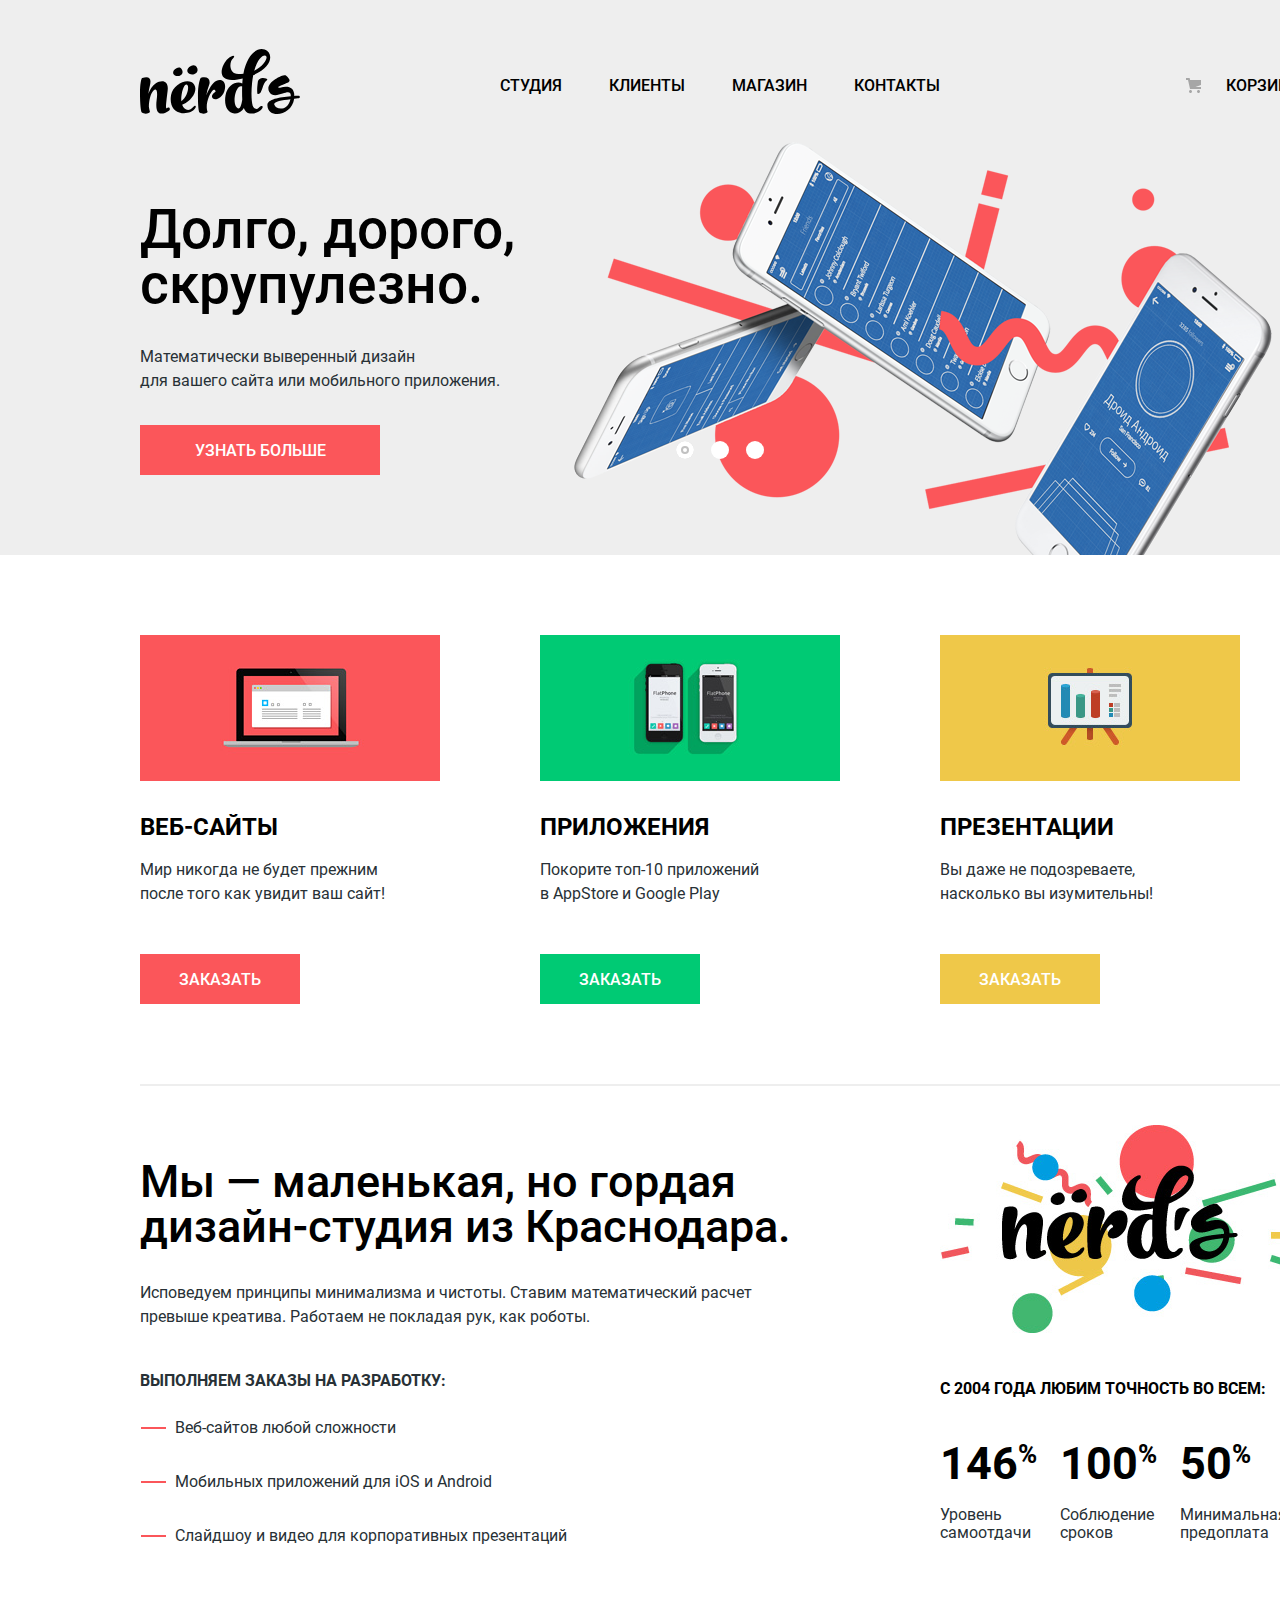
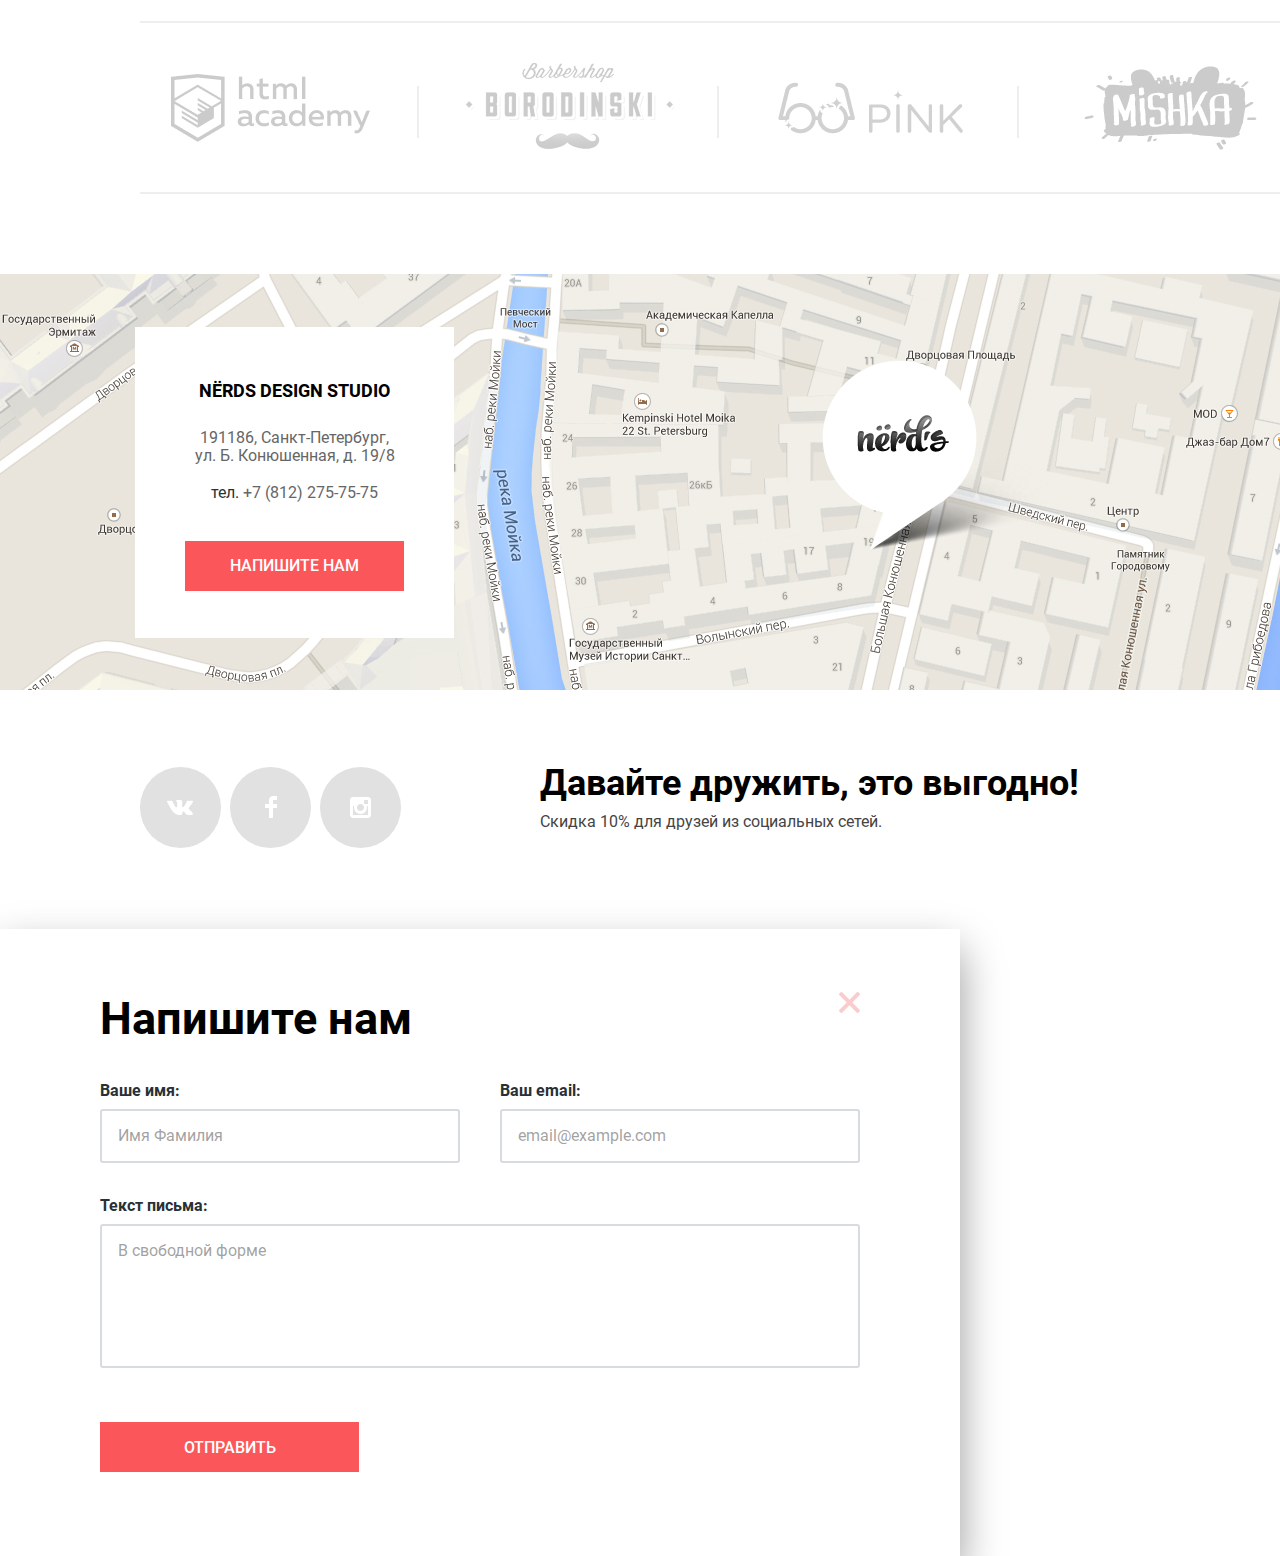
==== commit 29f425fc: "Правки. Декоративные элементы на главной странице" ====
--- a/index.html
+++ b/index.html
@@ -124,22 +124,22 @@
           <ul class="partners-list">
             <li class="partner-image academy">
               <a  href="https://htmlacademy.ru/intensive/htmlcss">
-                <img src="img/logo-academy.png" width="199" height="68" alt="логотип Академия">
+                <img class="img-partner" src="img/logo-academy.png" width="199" height="68" alt="логотип Академия">
               </a>
             </li>
             <li class="partner-image borodinskiy">
               <a href="#">
-                <img src="img/logo-borodinskiy.png" width="209" height="90" alt="логотип Барбершоп">
+                <img class="img-partner" src="img/logo-borodinskiy.png" width="209" height="90" alt="логотип Барбершоп">
               </a>
             </li>
             <li class="partner-image pink">
               <a href="#">
-                <img src="img/logo-pink.png" width="185" height="52" alt="логотип Пинк">
+                <img class="img-partner" src="img/logo-pink.png" width="185" height="52" alt="логотип Пинк">
               </a>
             </li>
             <li class="partner-image mishka">
               <a href="#">
-                <img src="img/logo-mishka.png" width="173" height="84" alt="логотип Мишка">
+                <img class="img-partner" src="img/logo-mishka.png" width="173" height="84" alt="логотип Мишка">
               </a>
             </li>
           </ul>
--- a/css/style.css
+++ b/css/style.css
@@ -43,6 +43,7 @@
   --dimly-black: #D7DCDF;
   --dimgrey-black: #ABABAB;
   --black-opacity-lighten: rgba(40, 49, 54, 0.3);
+  --black-opacity-light: rgba(0, 0, 0, 0.25);
   --black-opacity: rgba(0, 0, 0, 0.3);
   --black-opacity-dark: rgba(0, 0, 0, 0.6);
   --white-opacity: rgba(255, 255, 255, 0.3);
@@ -50,6 +51,8 @@
   --grey-opacity: rgba(0, 1, 1, 0.1);
   --light-grey-opacity: rgba(0, 0, 0, 0.15);
   --mysterious-grey: #C1C1C1;
+  --ashy-grey: #F2F2F2;
+  --light-ashy-grey: rgba(0, 0, 0, 0.1);
   --light-black: #231F20;
 
   --red: #FB565A;
@@ -267,8 +270,9 @@
 
 .features-control {
   position: absolute;
+  left: 50%;
+  transform: translateX(-50%);
   top: 317px;
-  left: 538px;
   z-index: 10;
   display: flex;
   width: 88px;
@@ -466,55 +470,37 @@
   border-top: 2px solid var(--grey-lighten);
   padding-bottom: 32px;
   border-bottom: 2px solid var(--grey-lighten);
-  display: grid;
-  grid-template-columns: repeat(4, 1fr);
-  justify-items: center;
+  display: flex;
+  justify-content: space-between;
   align-items: center;
-}
-
-.partners-list a img{
-  opacity: 0.2;
-}
-.partners-list a:hover img {
-  opacity: 1;
-}
-.partners-list a:active img {
-  opacity: 0.1;
 }
 
 .partner-image {
   position: relative;
-}
-
-.academy::after {
+  min-width: 260px;
+  text-align: center;
+}
+
+.partner-image:not(:last-child)::after {
   content: "";
   position: absolute;
   width: 2px;
   height: 52px;
   background-color: var(--grey-lighten);
-  margin-left: 48px;
-  }
-
-.borodinskiy::after {
-  content: "";
-  position: absolute;
-  width: 2px;
-  height: 52px;
-  background-color: var(--grey-lighten);
-  margin-left: 45px;
-  top: 10px;
-  }
-
-.pink::after {
-  content: "";
-  position: absolute;
-  width: 2px;
-  height: 52px;
-  background-color: var(--grey-lighten);
-  margin-left: 48px;
-  top: -7px;
-  }
-
+  right: -19px;
+  top: 50%;
+  transform: translateY(-50%);
+  }
+
+  .partners-list a .img-partner{
+    opacity: 0.2;
+  }
+  .partners-list a:hover .img-partner {
+    opacity: 1;
+  }
+  .partners-list a:active .img-partner {
+    opacity: 0.1;
+  }
 
 /*Footer*/
 .adress-map {
@@ -819,14 +805,15 @@
 
 .toggle {
   background-color: var(--dimgrey-black);
-  width: 4px;
-  height: 4px;
+  width: 20px;
+  height: 20px;
   border: 8px solid var(--white);
   border-radius: 50%;
   box-shadow: 0px 2px 1px var(--light-grey-opacity);
   position: absolute;
   top: 30px;
   cursor: pointer;
+  padding: 0;
 }
 
 .toggle-min{
@@ -852,7 +839,7 @@
   height: 17px;
   width: 17px;
   border-radius: 50%;
-  border: 4px solid var(--dimgrey-opacity-light);
+  border: 4px solid var(--dimgrey);
   opacity: 0.4;
   left: -36px;
   top: -4px;
@@ -869,7 +856,7 @@
   opacity: 0.4;
   box-shadow:
     inset 0 0 0 4px var(--white),
-    inset 0 0 0 9px var(--dimgrey-opacity-light);
+    inset 0 0 0 9px var(--dimgrey);
   border-radius: 50%;
   background-color: transparent;
   }
@@ -878,11 +865,11 @@
     opacity: 1;
   }
 
-  .filter-checkbox:active + label::before, .filter-checkbox:checked:active + label::before, .filter-radio:checked:active + label::after, .filter-radio:active + label::before {
+  .filter-checkbox[disabled] + label::before, .filter-checkbox:checked[disabled] + label::before, .filter-radio:checked[disabled] + label::after, .filter-radio[disabled] + label::before {
     opacity: 0.1;
   }
 
-  .filter-list label:active {
+  .filter-checkbox[disabled]+label, .filter-radio[disabled]+label {
     color: var(--black-opacity-lighten);
   }
 
@@ -962,7 +949,7 @@
 .filter-button:active {
   background-color: var(--catalog-button-hover);
   color: var(--catalog-button-text);
-  border: none;
+  outline: none;
   box-shadow: inset 0px 3px 0px var(--grey-opacity);
 }
 
@@ -981,6 +968,7 @@
   list-style: none;
   margin: 0;
   padding: 0;
+  padding-top: 5px;
   font-size: 14px;
   line-height: 18px;
   font-weight: 400;
@@ -1028,10 +1016,43 @@
 
 .template-item {
   width: 360px;
-  min-height: 620px;
-  background-color: grey;
+  border: 1px solid var(--light-ashy-grey);
+  border-top: none;
+  box-sizing: border-box;
+  margin-top: 40px;
+  background-color: var(--ashy-grey);
+  border-radius: 0 0 5px 5px;
   margin-right: 40px;
   margin-bottom: 30px;
+  position: relative;
+
+}
+
+.template-item::before {
+  position: absolute;
+  content: "";
+  width: 360px;
+  height: 40px;
+  top: -40px;
+  right: -1px;
+  background-image: url(../img/template-item-top.svg);
+  background-repeat: no-repeat;
+  opacity: 0.12;
+}
+
+.template-item:hover::before {
+  opacity: 1;
+}
+
+.template-item:hover {
+  border: 1px solid transparent;
+  border-top: none;
+  box-shadow: 0px 6px 15px var(--black-opacity-light);
+}
+
+
+.template-item a {
+  display: flex;
 }
 
 .template-item:nth-child(2n) {
@@ -1041,6 +1062,7 @@
 .template-item-image {
   width: 358px;
   height: 578px;
+  border-radius: 0 0 5px 5px;
 }
 
 .pagination-list {
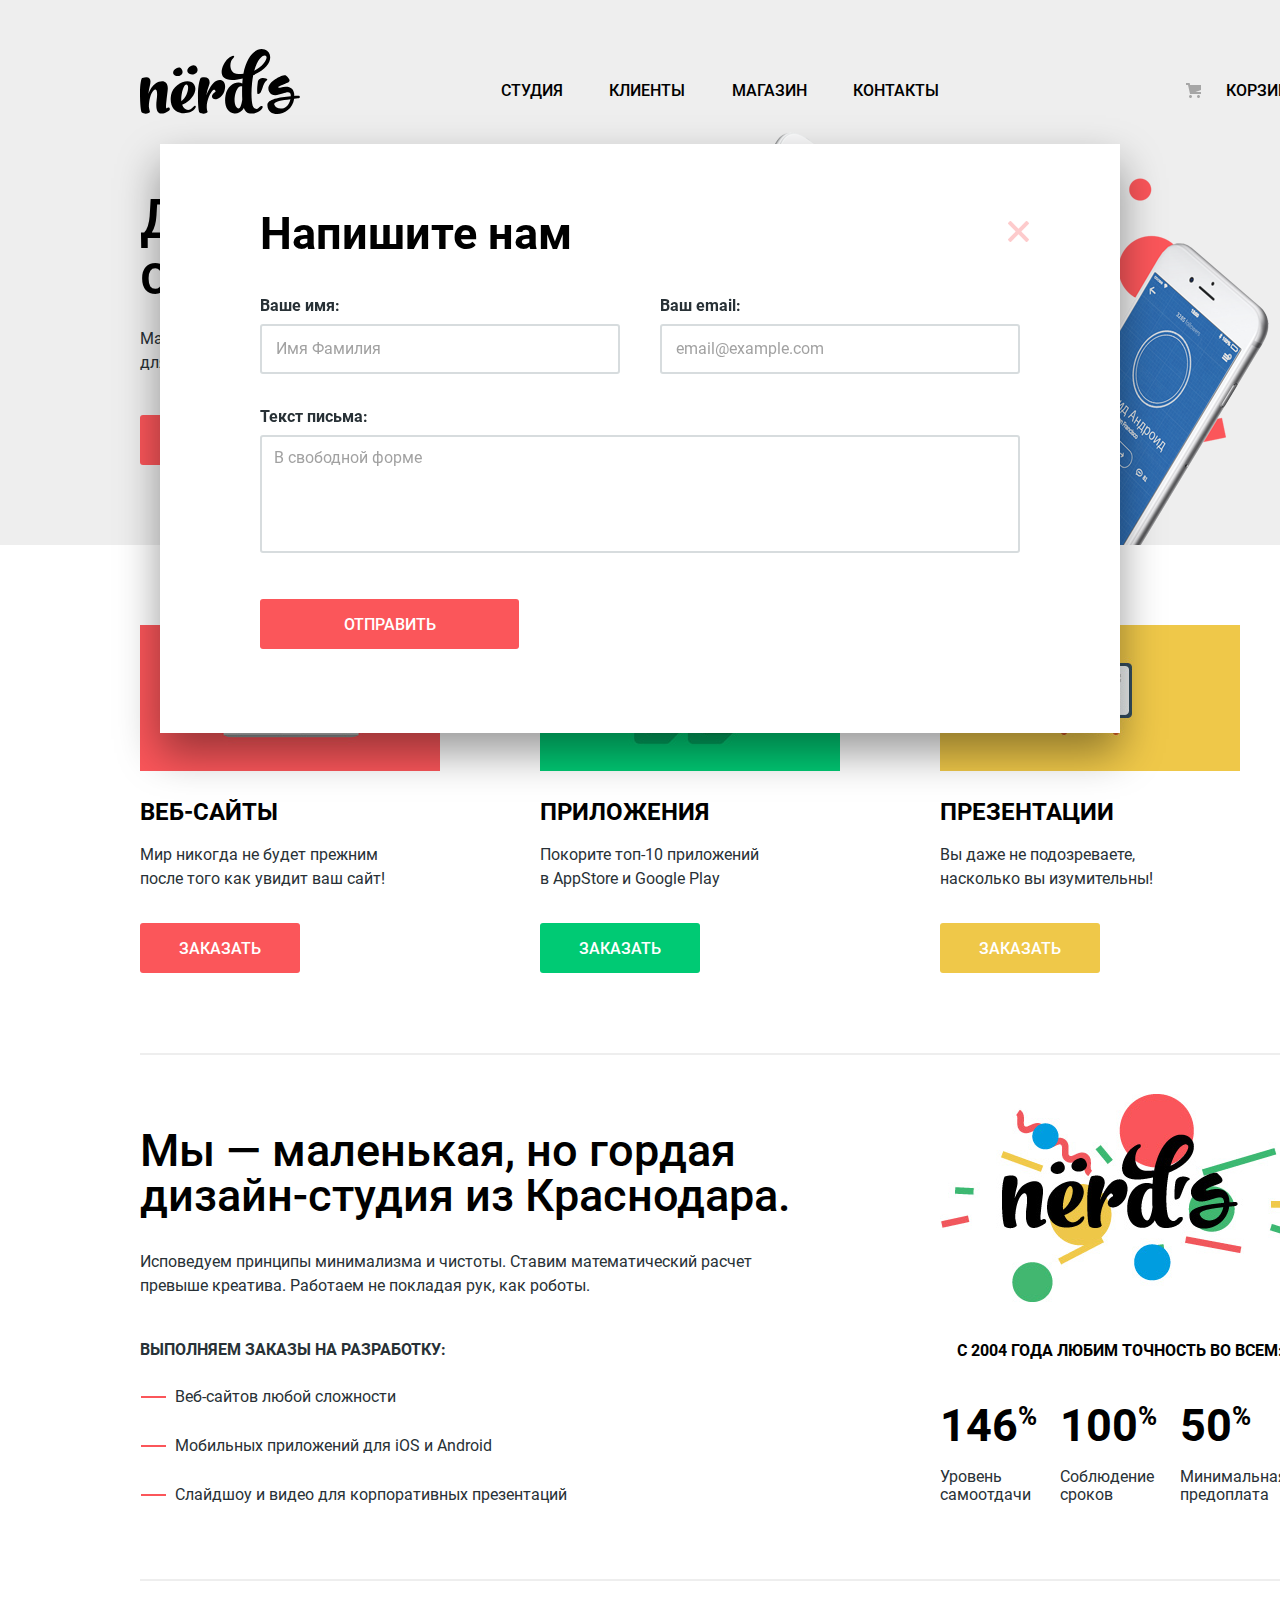
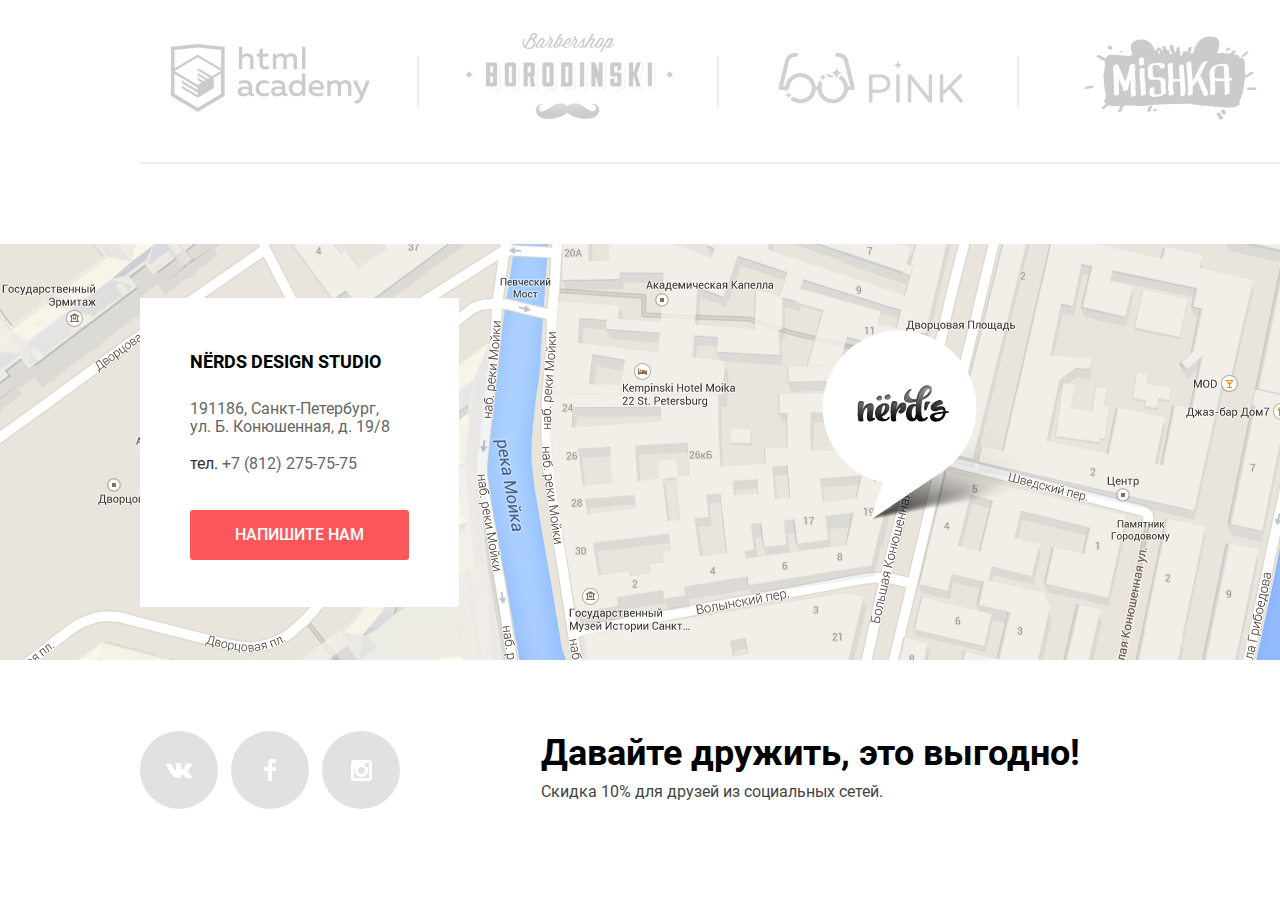
==== commit 99a27102: "12. Декоративные элементы на внутренней странице" ====
--- a/index.html
+++ b/index.html
@@ -15,7 +15,7 @@
     <header class="main-header top-wrapper">
       <nav class="main-navigation container">
         <a class="main-header-logo">
-          <img class="main-header-img" src="img/nerds-logo.svg" width="160" height="66" alt="логитип студии Нёрдс">
+          <img class="header-img" src="img/nerds-logo.svg" width="160" height="66" alt="логитип студии Нёрдс">
         </a>
         <ul class="site-navigation">
           <li><a href="#">Студия</a></li>
@@ -24,7 +24,7 @@
           <li><a href="#">Контакты</a></li>
         </ul>
         <div class="cart">
-          <a class="cart-link" href="#" >Корзина</a>
+          <a class="cart-link" href="#">Корзина</a>
         </div>
       </nav>
     </header>
@@ -42,13 +42,13 @@
                 <a class="button feature-button" href="#">Узнать больше</a>
               </li>
               <li class="feature-item">
-                <h3 class="feature-title">Любим математику как никто другой.</h3>
+                <h3 class="feature-title">Любим математику как никто другой</h3>
                 <p class="feature-text">Никакого креатива, только математические формулы для расчета идеальных пропорций</p>
                 <a class="button feature-button" href="#">Узнать больше</a>
               </li>
               <li class="feature-item">
-                <h3 class="feature-title">Только ночь, только хардкор.</h3>
-                <p class="feature-text">Работать днем, как все? Мы против этого. Ближе к полуночи работа только начинается.</p>
+                <h3 class="feature-title">Только ночь, только хардкор</h3>
+                <p class="feature-text">Работать днем, как все? Мы против этого. Ближе&nbsp;к&nbsp;полуночи работа только начинается.</p>
                 <a class="button feature-button" href="#">Узнать больше</a>
               </li>
             </ul>
@@ -66,19 +66,19 @@
           <h2 class="visually-hidden">Типы продуктов</h2>
           <ul class="product-list">
             <li class="product-item">
-              <img src="img/illustration-1.png" width="300" height="146" alt="веб-сайты">
+              <img src="img/illustration-1.png" width="300" height="146" alt="картинка ноутбука">
               <h3 class="product-name">Веб-сайты</h3>
               <p>Мир никогда не будет прежним после того как увидит ваш сайт!</p>
               <a class="button product-website" href="#">Заказать</a>
             </li>
             <li class="product-item">
-              <img src="img/illustration-2.png" width="300" height="146" alt="приложения">
+              <img src="img/illustration-2.png" width="300" height="146" alt="картинка со смартфоном">
               <h3 class="product-name">Приложения</h3>
               <p>Покорите топ-10 приложений в&nbsp;AppStore и Google Play</p>
               <a class="button product-app" href="#">Заказать</a>
             </li>
             <li class="product-item">
-              <img src="img/illustration-3.png" width="300" height="146" alt="презентации">
+              <img src="img/illustration-3.png" width="300" height="146" alt="картинка презентации">
               <h3 class="product-name">Презентации</h3>
               <p>Вы даже не подозреваете, насколько вы изумительны!</p>
               <a class="button product-presentation" href="#">Заказать</a>
@@ -100,7 +100,7 @@
           </div>
 
           <div class="description-grid">
-            <img src="img/logo-illustration.png" width="360" height="208" alt="Лого-иллюстрация">
+            <img src="img/logo-illustration.png" width="360" height="208" alt="Лого-иллюстрация студии">
             <p class="description-statics">с 2004 года Любим точность во всем:</p>
             <ul class="statics-list">
               <li>
@@ -149,7 +149,7 @@
 
     <footer class="main-footer">
       <div class="adress-map">
-        <img src="img/map-point.svg" width="1440" height="416" alt="расположение студии на карте" />
+        <img src="img/map-point.svg" width="1440" height="416" alt="студия находится по адресу Санкт-Петербург, ул. Б. Конюшенная, д. 19/8" />
         <div class="container">
           <section class="contacts">
             <h2 class="visually-hidden">Как нас найти</h2>
@@ -202,11 +202,11 @@
         </p>
         <p class="modal-item-textarea">
           <label class="modal-captions" for="feedback-text">Текст письма:</label>
-          <textarea class="modal-text" name="user-text" id="feedback-text" rows="6" >В свободной форме</textarea>
+          <textarea class="modal-text" name="user-text" id="feedback-text" rows="5" placeholder="В свободной форме"></textarea>
         </p>
         <button class="button modal-button" type="submit">Отправить</button>
       </form>
-      <button class="modal-close" type="button" area-label="Закрыть"></button>
+      <button class="modal-close" type="button" aria-label="Закрыть окно"></button>
     </section>
   </body>
 </html>
--- a/css/style.css
+++ b/css/style.css
@@ -127,8 +127,9 @@
   border: 0;
   padding: 0;
   white-space: nowrap;
+  clip: rect(0 0 0 0);
+  -webkit-clip-path: inset(100);
   clip-path: inset(100%);
-  clip: rect(0 0 0 0);
   overflow: hidden;
 }
 
@@ -145,6 +146,7 @@
   text-transform: uppercase;
   font-weight: 500;
   display: flex;
+  flex-wrap: wrap;
   justify-content: space-between;
   align-items: center;
 }
@@ -154,13 +156,15 @@
   margin: 0;
   padding: 0;
   display: flex;
-  flex-wrap: nowrap;
+  flex-wrap: wrap;
   justify-content: space-between;
-  min-width: 440px;
-}
-
-.main-header-img {
+  min-width: 438px;
+  padding-top: 20px;
+}
+
+.header-img {
   min-width: 160px;
+  display: block;
 }
 
 .main-header-logo:hover img {
@@ -174,6 +178,7 @@
 .cart {
   min-width: 160px;
   text-align: right;
+  padding-top: 20px;
 }
 
 .cart-link {
@@ -195,7 +200,7 @@
 
 .site-navigation a, .cart-link {
   color: var(--text-dark);
-  padding-bottom: 9px;
+  padding-bottom: 0;
 }
 
 .site-navigation a:hover, .cart-link:hover, .site-navigation a:focus, .cart-link:focus, .cart-link:focus {
@@ -206,10 +211,18 @@
   color: var(--link-active);
 }
 
-.site-navigation .disabled {
-  box-shadow:
-    0px 4px 0 0 var(--grey-lighten),
-    0px 6px 0 0 var(--red);
+.link-disabled {
+  position: relative;
+}
+
+.link-disabled:after {
+  position: absolute;
+  content: "";
+  width: 73px;
+  height: 2px;
+  background-color: var(--red);
+  left: 0;
+  top: 37px;
 }
 
 /*Features*/
@@ -225,7 +238,7 @@
   flex-direction: column;
   justify-content: space-between;
   background-repeat: no-repeat;
-  background-position: top right;
+  background-position-x: 397px;
 }
 
 .feature-item:first-child {
@@ -250,6 +263,7 @@
   text-align: center;
   padding-top: 16px;
   padding-bottom: 16px;
+  margin-top: 10px;
   margin-bottom: 80px;
 }
 
@@ -266,6 +280,12 @@
 .feature-text {
   width: 416px;
   margin: 0;
+  flex-grow: 1;
+  padding-top: 38px;
+}
+
+.feature-item:first-child .feature-text {
+  padding-top: 25px;
 }
 
 .features-control {
@@ -308,7 +328,7 @@
   text-transform: uppercase;
   padding-top: 17px;
   padding-bottom: 15px;
-  /*display: block;*/
+  border-radius: 3px;
 }
 
 .button:hover {
@@ -321,7 +341,7 @@
 
 .product-website, .product-app, .product-presentation {
   display: inline-block;
-  margin-top: 32px;
+  margin-top: 16px;
   padding-top: 17px;
   padding-bottom: 15px;
   width: 160px;
@@ -359,6 +379,7 @@
   text-transform: uppercase;
   font-weight: 700;
   margin-bottom: 16px;
+  margin-top: 19px;
 }
 
 .product-list {
@@ -374,10 +395,12 @@
   margin-right: 40px;
 }
 
+
+
 /*Studio description*/
 .studio-description {
   padding-top: 39px;
-  padding-bottom: 43px;
+  padding-bottom: 47px;
   display: grid;
   grid-template-columns: 660px 360px;
   justify-content: space-between;
@@ -406,7 +429,7 @@
 }
 
 .order-list-item {
-  margin-bottom: 30px;
+  margin-bottom: 25px;
   margin-left: 35px;
   position: relative;
 }
@@ -425,8 +448,9 @@
   text-transform: uppercase;
   font-weight: 700;
   color: var(--text-dark);
-  margin-top: 37px;
+  margin-top: 30px;
   margin-bottom: 31px;
+  text-align: center;
 }
 
 .statics-list {
@@ -466,11 +490,12 @@
   margin: 0;
   margin-bottom: 80px;
   padding: 0;
-  padding-top: 40px;
+  padding-top: 52px;
   border-top: 2px solid var(--grey-lighten);
   padding-bottom: 32px;
   border-bottom: 2px solid var(--grey-lighten);
   display: flex;
+  flex-wrap: wrap;
   justify-content: space-between;
   align-items: center;
 }
@@ -504,8 +529,12 @@
 
 /*Footer*/
 .adress-map {
-  text-align: center;
   position: relative;
+}
+
+.adress-map img {
+  display: block;
+  margin: 0 auto;
 }
 
 .adress-map .container {
@@ -513,11 +542,14 @@
 }
 
 .contacts {
-  top: -370px;
-  left: 0;
+  top: -362px;
+  left: 5px;
   position: absolute;
   background-color: var(--white);
   width: 319px;
+  box-sizing: border-box;
+  padding-left: 50px;
+  padding-right: 50px;
 }
 
 .studio-name {
@@ -543,7 +575,7 @@
   width: 219px;
   padding: 16px 0;
   margin-bottom: 47px;
-  margin-top: 20px;
+  margin-top: 18px;
   }
 
 .social-list {
@@ -553,23 +585,28 @@
   padding: 0;
   display: flex;
   flex-wrap: wrap;
+  justify-content: space-between;
+}
+
+.social-list li:not(:last-child) {
+  margin-right: 2px;
 }
 
 .footer-social {
   display: flex;
   align-items: center;
-  margin-top: 68px;
+  margin-top: 61px;
   margin-bottom: 80px;
 }
 .social-button {
-  width: 81px;
-  height: 81px;
+  width: 78px;
+  height: 78px;
   border-radius: 50%;
-  margin-right: 9px;
   display: flex;
   align-items: center;
   justify-content: center;
   background: var(--silver);
+  margin-right: 11px;
 }
 
 .social-button:hover {
@@ -581,6 +618,10 @@
 }
 .social-button:active path {
   fill: var(--white-opacity);
+}
+
+.footer-promo {
+  padding-top: 14px;
 }
 
 .discount-text {
@@ -603,8 +644,14 @@
   padding: 63px 100px 84px 100px;
   width: 960px;
   box-sizing: border-box;
+  background-color: var(--white);
   box-shadow: 0px 20px 40px rgba(0, 0, 0, 0.4);
-  position: relative;
+  position: fixed;
+  right: 0;
+  left: 0;
+  margin: auto;
+  top: 16%;
+  z-index: 20;
 }
 
 .modal-heading {
@@ -630,8 +677,9 @@
 }
 
 .modal-item input {
+  color: var(--grey-darken);
   width: 360px;
-  padding: 16px;
+  padding: 14px;
   box-sizing: border-box;
   border: 2px solid var(--lighten-dimgrey);
   border-radius: 3px;
@@ -645,46 +693,47 @@
 
 .modal-item-textarea {
   grid-column: 1 / -1;
-  margin-bottom: 47px;
+  margin-bottom: 39px;
   }
 
 .modal-text {
-  color: var(--white-smoke);
+  color: var(--grey-darken);
   font-size: 16px;
   line-height: 18px;
-  padding: 16px;
+  padding: 12px;
   border: 2px solid var(--lighten-dimgrey);
   border-radius: 3px;
   width: 100%;
   resize: none;
   box-sizing: border-box;
 }
-.modal-email::-moz-placeholder,
-.modal-name::-moz-placeholder  {
+
+.modal-email::-webkit-input-placeholder, .modal-name::-webkit-input-placeholder, .modal-text::placeholder  {
+  color: var(--white-smoke);
+  font-size: 16px;
+  line-height: 18px;
+}
+
+.modal-email::-moz-placeholder, .modal-name::-moz-placeholder, .modal-text::-moz-placeholder {
   font-size: 16px;
   line-height: 18px;
   color: var(--white-smoke);
 }
-.modal-email::-webkit-input-placeholder, .modal-name::-webkit-input-placeholder {
-  color: var(--white-smoke);
-  font-size: 16px;
-  line-height: 18px;
-}
-/*
-.modal-email:focus::-moz-placeholder,
-.modal-name:focus::-moz-placeholder  {
+
+.modal-name:focus::-webkit-input-placeholder,
+.modal-email:focus::-webkit-input-placeholder,
+.modal-text:focus::placeholder {
   color: var(--grey-darken);
 }
-.modal-email::-webkit-input-placeholder:focus, .modal-name::-webkit-input-placeholder:focus {
+
+.feedback input:focus::-moz-placeholder,
+.feedback .modal-text:focus::-moz-placeholder  {
   color: var(--grey-darken);
-}
-*/
+  opacity: 1;
+}
+
 .modal-item input:hover, .modal-text:hover {
   border: 2px solid var(--light-dimgrey);
-}
-
-.modal-item input:focus, .modal-text:focus {
-  color: var(--grey-darken);
 }
 
 .modal-item input:invalid {
@@ -708,12 +757,13 @@
   background-repeat: no-repeat;
   cursor: pointer;
   position: absolute;
-  top: 63px;
-  right: 100px;
+  top: 77px;
+  right: 91px;
 }
 
 .modal-close:hover {
   opacity: 1;
+  outline: none;
 }
 
 .modal-close:active {
@@ -721,9 +771,6 @@
   outline: none;
 }
 
-.modal-close:hover {
-  outline: none;
-}
 
 /*Inner page*/
 .container.page-title {
@@ -755,7 +802,7 @@
   border: none;
   margin: 0;
   padding: 0;
-  margin-bottom: 40px;
+  margin-bottom: 32px;
 }
 
 .filter-name {
@@ -764,11 +811,15 @@
   font-weight: 700;
   font-size: 18px;
   line-height: 30px;
-  margin-bottom: 14px;
+  margin-bottom: 12px;
 }
 
 .filter-name-price {
   margin-bottom: 48px;
+}
+
+.filter-name-grid, .filter-name-feature {
+  margin-bottom: 14px;
 }
 
 .filter .fieldset-price  {
@@ -825,7 +876,7 @@
 }
 
 .checkbox-option, .radio-option {
-  margin-bottom: 17px;
+  margin-bottom: 19px;
 }
 
 .checkbox-option label, .radio-option label {
@@ -861,11 +912,17 @@
   background-color: transparent;
   }
 
-  .filter-checkbox:hover + label::before, .filter-checkbox:checked:hover + label::before, .filter-radio:checked:hover + label::after, .filter-radio:hover + label::before  {
+  .filter-checkbox:hover + label::before, .filter-checkbox:checked:hover + label::before,
+  .filter-radio:checked:hover + label::after, .filter-radio:hover + label::before  {
     opacity: 1;
   }
 
-  .filter-checkbox[disabled] + label::before, .filter-checkbox:checked[disabled] + label::before, .filter-radio:checked[disabled] + label::after, .filter-radio[disabled] + label::before {
+  .filter-checkbox:focus + label, .filter-radio:focus + label {
+    outline: 1px solid var(--dimgrey);
+  }
+
+  .filter-checkbox[disabled] + label::before, .filter-checkbox:checked[disabled] + label::before,
+  .filter-radio:checked[disabled] + label::after, .filter-radio[disabled] + label::before {
     opacity: 0.1;
   }
 
@@ -907,7 +964,7 @@
   font-family: inherit;
   color: inherit;
   width: 64px;
-  padding: 8px;
+  padding: 10px 8px;
   border-radius: 3px;
   border: none;
   background-color: var(--grey-lighten);
@@ -941,7 +998,7 @@
   border-radius: 3px;
   padding-left: 0;
   padding-right: 0;
-  margin-top: 50px;
+  margin-top: 34px;
 }
 .filter-button:hover {
   background-color: var(--catalog-button-hover);
@@ -955,9 +1012,10 @@
 
 .catalog-filter-by {
   display: flex;
+  flex-wrap: wrap;
   justify-content: space-between;
   align-items: flex-start;
-  margin-bottom: 48px;
+  margin-bottom: 35px;
 }
 
 .catalog-filter-by .filter-name {
@@ -979,6 +1037,13 @@
   justify-content: space-between;
 }
 
+.filter-by li:last-child {
+  width: 41px;
+  margin-left: 22px;
+  display: flex;
+  justify-content: space-between;
+}
+
 .filter-by a {
   color: var(--black-opacity);
 }
@@ -1019,13 +1084,12 @@
   border: 1px solid var(--light-ashy-grey);
   border-top: none;
   box-sizing: border-box;
-  margin-top: 40px;
+  margin-top: 41px;
   background-color: var(--ashy-grey);
   border-radius: 0 0 5px 5px;
   margin-right: 40px;
   margin-bottom: 30px;
   position: relative;
-
 }
 
 .template-item::before {
@@ -1063,6 +1127,60 @@
   width: 358px;
   height: 578px;
   border-radius: 0 0 5px 5px;
+  object-fit: contain;
+}
+
+.template-modal {
+  width: 100%;
+  min-height: 231px;
+  background-color: var(--grey-lighten);
+  padding-top: 26px;
+  padding-bottom: 44px;
+  box-sizing: border-box;
+  display: flex;
+  flex-wrap: wrap;
+  flex-direction: column;
+  justify-content: space-between;
+  align-items: center;
+  text-align: center;
+  position: absolute;
+  z-index: 10;
+  bottom: 0;
+}
+
+.template-modal-heading {
+  text-transform: uppercase;
+  color: var(--text-dark);
+  font-weight: 700;
+  font-size: 18px;
+  line-height: 30px;
+  }
+
+.template-modal-heading:hover {
+  color: var(--red);
+}
+
+.template-modal-heading:active {
+  color: var(--black-opacity);
+}
+
+.template-modal-text {
+  width: 255px;
+  min-height: 37px;
+  max-height: 390px;
+  overflow: auto;
+  line-height: 18px;
+  color: var(--grey-dark);
+  margin-top: 0;
+}
+
+.template-modal-button {
+  width: 200px;
+  border: none;
+}
+
+.template-modal-button:active {
+  color: var(--white);
 }
 
 .pagination-list {
@@ -1072,8 +1190,12 @@
 grid-column: 1 / -1;
 display: flex;
 flex-wrap: wrap;
-margin-bottom: 60px;
+margin-bottom: 50px;
 align-items: center;
+}
+
+.pagination-item {
+  margin-bottom: 10px;
 }
 
 .pagination-item a{
@@ -1110,6 +1232,7 @@
 
 .pagination-next-btn a {
   width: 260px;
+  text-transform: uppercase;
 }
 
 .pagination-item:last-child {
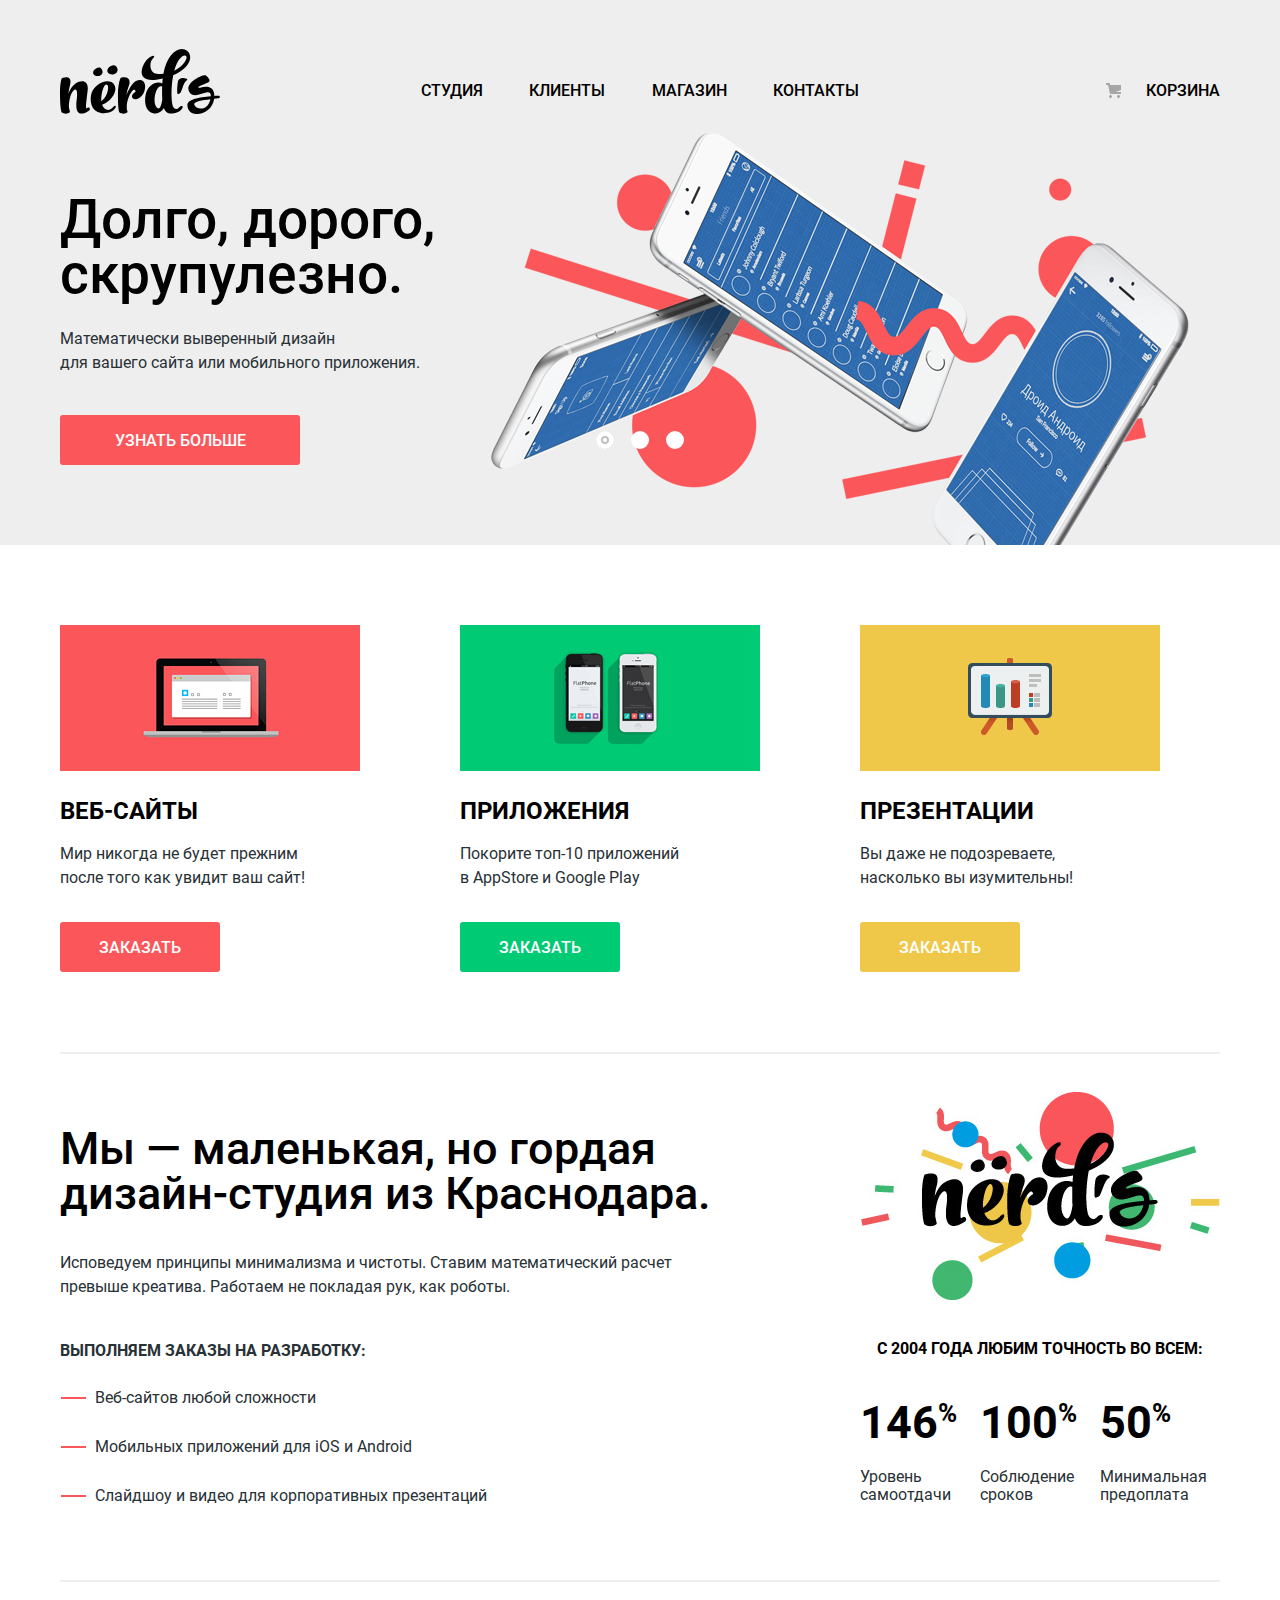
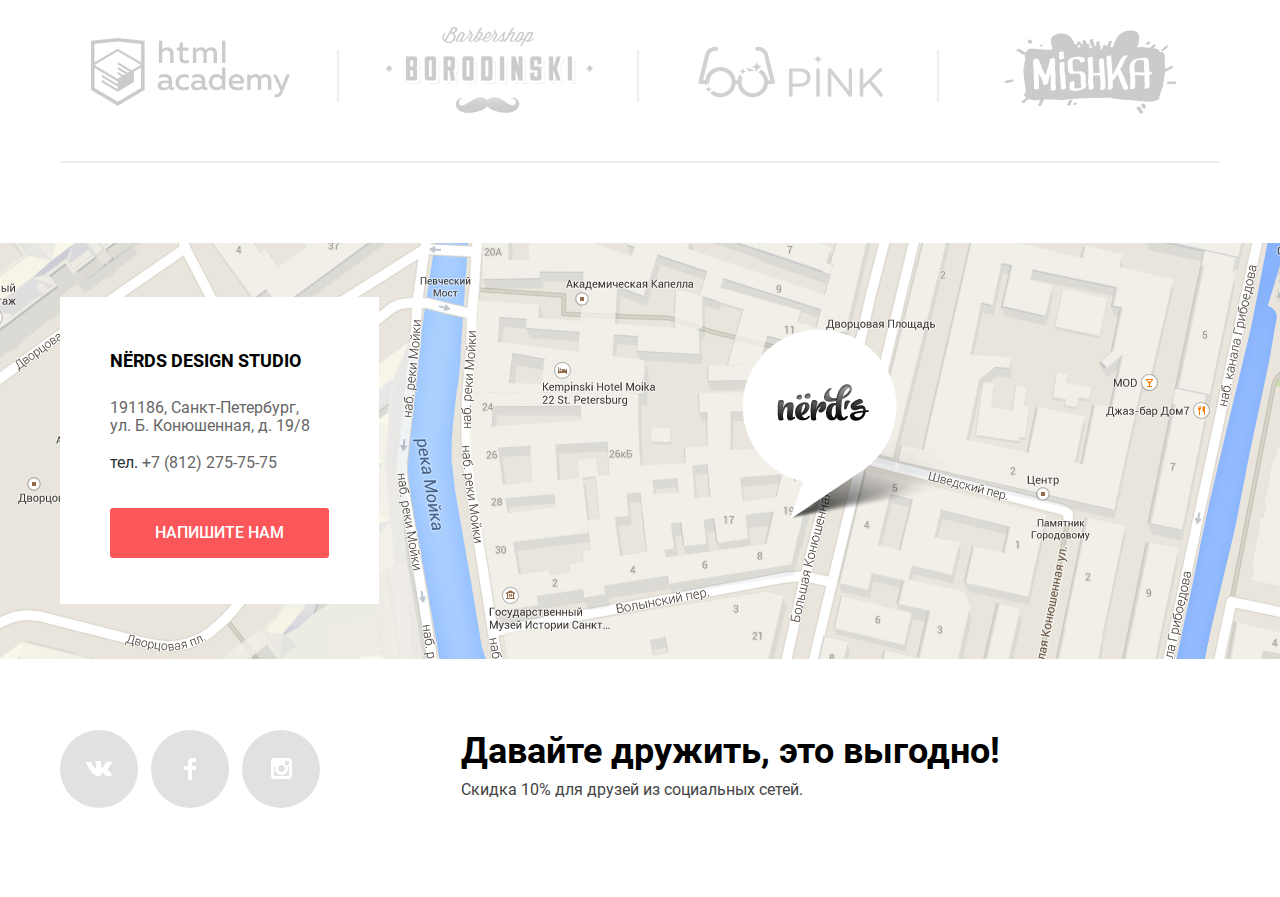
==== commit 36aac059: "12. Декоративные элементы на внутренней странице + js" ====
--- a/index.html
+++ b/index.html
@@ -11,7 +11,6 @@
     <link rel="manifest" href="manifest.webmanifest">
   </head>
   <body class="page-body">
-
     <header class="main-header top-wrapper">
       <nav class="main-navigation container">
         <a class="main-header-logo">
@@ -28,7 +27,6 @@
         </div>
       </nav>
     </header>
-
     <main>
       <h1 class="visually-hidden">Дизайн студия Нёрдс</h1>
       <div class="top-wrapper">
@@ -60,7 +58,6 @@
           </section>
         </div>
       </div>
-
       <div class="container">
         <section class="products">
           <h2 class="visually-hidden">Типы продуктов</h2>
@@ -85,7 +82,6 @@
             </li>
           </ul>
         </section>
-
         <h2 class="visually-hidden">Информация о студии</h2>
         <section class="studio-description">
           <div class="description-grid">
@@ -98,7 +94,6 @@
               <li class="order-list-item">Слайдшоу и видео для корпоративных презентаций</li>
             </ul>
           </div>
-
           <div class="description-grid">
             <img src="img/logo-illustration.png" width="360" height="208" alt="Лого-иллюстрация студии">
             <p class="description-statics">с 2004 года Любим точность во всем:</p>
@@ -118,7 +113,6 @@
             </ul>
           </div>
         </section>
-
         <section>
           <h2 class="visually-hidden">Партнёры</h2>
           <ul class="partners-list">
@@ -146,9 +140,9 @@
         </section>
       </div>
     </main>
-
     <footer class="main-footer">
       <div class="adress-map">
+        <iframe src="https://www.google.com/maps/embed?pb=!1m14!1m8!1m3!1d1291.9728438064565!2d30.321937646729896!3d59.93880721831587!3m2!1i1024!2i768!4f13.1!3m3!1m2!1s0x4696310fca145cc1%3A0x42b32648d8238007!2z0JHQvtC70YzRiNCw0Y8g0JrQvtC90Y7RiNC10L3QvdCw0Y8g0YPQuy4sIDE5LzgsINCh0LDQvdC60YIt0J_QtdGC0LXRgNCx0YPRgNCzLCAxOTExODY!5e0!3m2!1sru!2sru!4v1615152051289!5m2!1sru!2sru" width="1440" height="416" style="border:0;" allowfullscreen="" loading="lazy"></iframe>
         <img src="img/map-point.svg" width="1440" height="416" alt="студия находится по адресу Санкт-Петербург, ул. Б. Конюшенная, д. 19/8" />
         <div class="container">
           <section class="contacts">
@@ -188,8 +182,7 @@
           </div>
         </section>
     </footer>
-
-    <section class="modal feedback">
+    <section class="feedback modal-display-none">
       <h3 class="modal-heading">Напишите нам</h3>
       <form class="feedback-form" method="post" action="https://echo.htmlacademy.ru">
         <p class="modal-item">
@@ -208,5 +201,6 @@
       </form>
       <button class="modal-close" type="button" aria-label="Закрыть окно"></button>
     </section>
+  <script src="js/popup.js"></script>
   </body>
 </html>
--- a/css/style.css
+++ b/css/style.css
@@ -340,8 +340,8 @@
 }
 
 .product-website, .product-app, .product-presentation {
-  display: inline-block;
-  margin-top: 16px;
+  display: block;
+  margin-top: 32px;
   padding-top: 17px;
   padding-bottom: 15px;
   width: 160px;
@@ -379,7 +379,7 @@
   text-transform: uppercase;
   font-weight: 700;
   margin-bottom: 16px;
-  margin-top: 19px;
+  margin-top: 18px;
 }
 
 .product-list {
@@ -399,7 +399,7 @@
 
 /*Studio description*/
 .studio-description {
-  padding-top: 39px;
+  padding-top: 38px;
   padding-bottom: 47px;
   display: grid;
   grid-template-columns: 660px 360px;
@@ -412,7 +412,7 @@
   line-height: 45px;
   font-weight: 500;
   margin-top: 34px;
-  margin-bottom: 32px;
+  margin-bottom: 35px;
 }
 
 .orders-types {
@@ -449,7 +449,7 @@
   font-weight: 700;
   color: var(--text-dark);
   margin-top: 30px;
-  margin-bottom: 31px;
+  margin-bottom: 30px;
   text-align: center;
 }
 
@@ -481,7 +481,7 @@
 
 .descriptin-text {
   line-height: 18px;
-  margin-top: 10px;
+  margin-top: 13px;
 }
 
 /*Partners*/
@@ -490,9 +490,9 @@
   margin: 0;
   margin-bottom: 80px;
   padding: 0;
-  padding-top: 52px;
+  padding-top: 45px;
   border-top: 2px solid var(--grey-lighten);
-  padding-bottom: 32px;
+  padding-bottom: 37px;
   border-bottom: 2px solid var(--grey-lighten);
   display: flex;
   flex-wrap: wrap;
@@ -533,8 +533,19 @@
 }
 
 .adress-map img {
+  position: absolute;
   display: block;
   margin: 0 auto;
+  top: 0;
+  left: 50%;
+  transform: translateX(-50%);
+  z-index: -1;
+}
+
+.adress-map iframe {
+  display: block;
+  margin: 0 auto;
+  width: 100%;
 }
 
 .adress-map .container {
@@ -571,11 +582,11 @@
 }
 
 .contacts-button {
-  display: inline-block;
+  display: block;
   width: 219px;
   padding: 16px 0;
-  margin-bottom: 47px;
-  margin-top: 18px;
+  margin-bottom: 46px;
+  margin-top: 33px;
   }
 
 .social-list {
@@ -621,7 +632,7 @@
 }
 
 .footer-promo {
-  padding-top: 14px;
+  padding-top: 13px;
 }
 
 .discount-text {
@@ -654,6 +665,10 @@
   z-index: 20;
 }
 
+.modal-display-none {
+  display: none;
+}
+
 .modal-heading {
   font-size: 45px;
   line-height: 53px;
@@ -1137,7 +1152,7 @@
   padding-top: 26px;
   padding-bottom: 44px;
   box-sizing: border-box;
-  display: flex;
+  display: none;
   flex-wrap: wrap;
   flex-direction: column;
   justify-content: space-between;
@@ -1146,6 +1161,10 @@
   position: absolute;
   z-index: 10;
   bottom: 0;
+}
+
+.template-item:hover .template-modal {
+  display: flex;
 }
 
 .template-modal-heading {
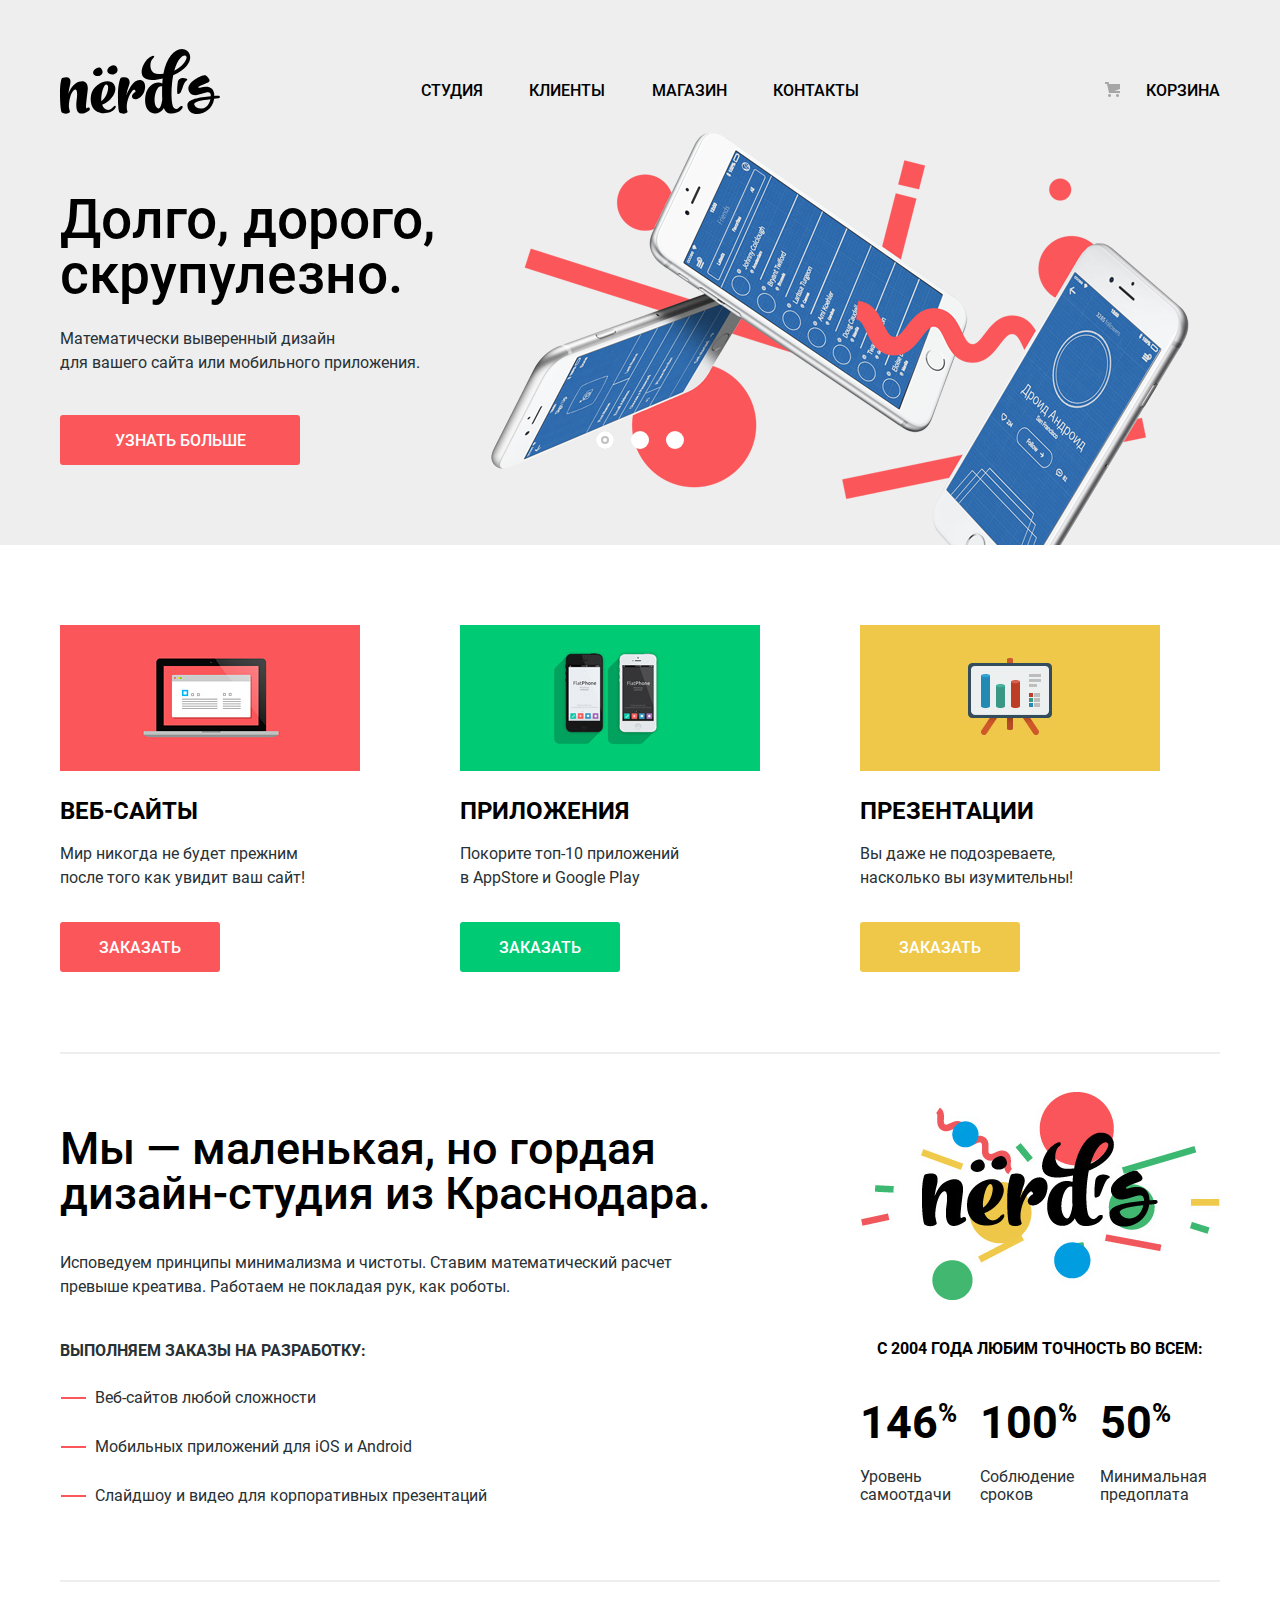
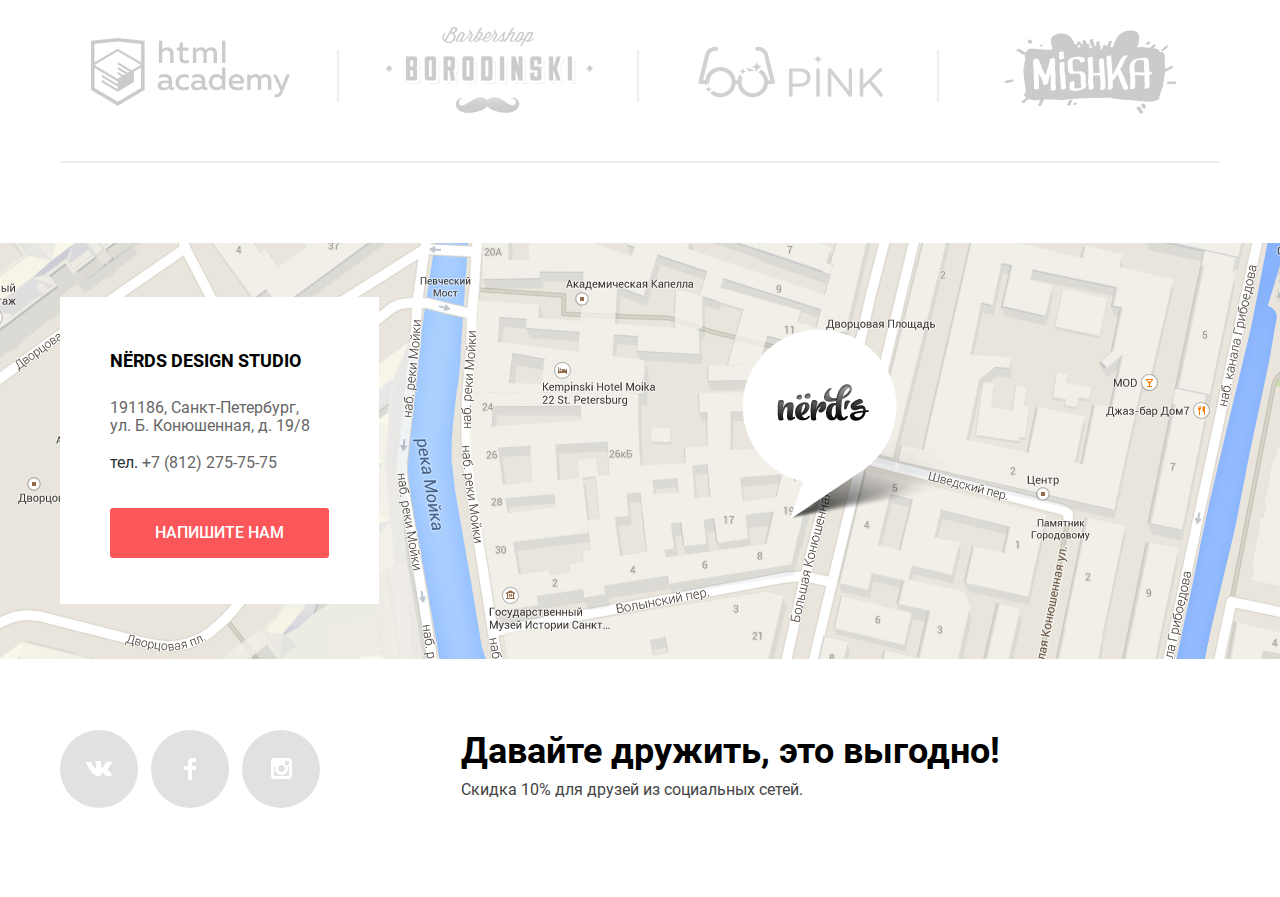
==== commit b83dc9b2: "Оживляем интерактивные элементы" ====
--- a/index.html
+++ b/index.html
@@ -4,7 +4,7 @@
     <meta charset="utf-8">
     <title>HTML Academy: Нёрдс</title>
     <link rel="stylesheet" href="css/normalize.css">
-    <link rel="stylesheet" href="css/style.css">
+    <link rel="stylesheet" href="css/style.min.css">
     <link rel="icon" href="favicon.ico">
     <link rel="icon" href="img/icons/icon.svg" type="image/svg+xml">
     <link rel="apple-touch-icon" href="img/icons/180.png">
@@ -201,6 +201,6 @@
       </form>
       <button class="modal-close" type="button" aria-label="Закрыть окно"></button>
     </section>
-  <script src="js/popup.js"></script>
+  <script src="js/popup.min.js"></script>
   </body>
 </html>
--- a/css/style.min.css
+++ b/css/style.min.css
@@ -0,0 +1,6 @@
+
+Minified CSS
+ Source map
+ Restructure
+ Beautify
+@-webkit-keyframes shake{0%,to{-webkit-transform:translateX(0);transform:translateX(0)}10%,30%,50%,70%,90%{-webkit-transform:translateX(-10px);transform:translateX(-10px)}20%,40%,60%,80%{-webkit-transform:translateX(10px);transform:translateX(10px)}}@keyframes shake{0%,to{-webkit-transform:translateX(0);transform:translateX(0)}10%,30%,50%,70%,90%{-webkit-transform:translateX(-10px);transform:translateX(-10px)}20%,40%,60%,80%{-webkit-transform:translateX(10px);transform:translateX(10px)}}@font-face{font-family:"Roboto";src:url(../fonts/roboto.woff2) format("woff2"),url(../fonts/roboto.woff) format("woff");font-weight:400;font-style:normal}@font-face{font-family:"Roboto";src:url(../fonts/robotobold.woff2) format("woff2"),url(../fonts/robotobold.woff) format("woff");font-weight:700;font-style:normal}@font-face{font-family:"Roboto";src:url(../fonts/robotomedium.woff2) format("woff2"),url(../fonts/robotomedium.woff) format("woff");font-weight:500;font-style:normal}:root{--white:#FFFFFF;--black:#000000;--silver:#E1E1E1;--grey-lighten:#EEEEEE;--grey-light:#DFDFDF;--grey:#D5D5D5;--grey-somber:#DBDBDB;--grey-dark:#666666;--grey-darken:#444444;--lighten-dimgrey:#D7DCDE;--light-dimgrey:#B4B9BB;--dimgrey:#4D4D4D;--dimgrey-opacity:rgba(77, 77, 77, 0.12);--dimgrey-opacity-light:rgba(77, 77, 77, 0.4);--dimgrey-opacity-lighten:rgba(77, 77, 77, 0.1);--dimly-black:#D7DCDF;--dimgrey-black:#ABABAB;--black-opacity-lighten:rgba(40, 49, 54, 0.3);--black-opacity-light:rgba(0, 0, 0, 0.25);--black-opacity:rgba(0, 0, 0, 0.3);--black-opacity-dark:rgba(0, 0, 0, 0.6);--white-opacity:rgba(255, 255, 255, 0.3);--white-smoke:rgba(68, 68, 68, 0.5);--grey-opacity:rgba(0, 1, 1, 0.1);--light-grey-opacity:rgba(0, 0, 0, 0.15);--mysterious-grey:#C1C1C1;--ashy-grey:#F2F2F2;--light-ashy-grey:rgba(0, 0, 0, 0.1);--light-black:#231F20;--red:#FB565A;--red--dark:#E74246;--red--darken:#D7373B;--green:#00CA74;--green--dark:#00BC6C;--green--darken:#00AA62;--orange:#EFC849;--orange--dark:#EAB534;--orange--darken:#E5A722;--text-basic:#283136;--text-dark:#000000;--link-hover:var(--red);--link-active:var(--black-opacity);--background-color:var(--white);--wrapper-color:var(--grey-lighten);--button-text:var(--white);--button-text-active:var(--white-opacity);--background-button:var(--red);--background-button-hover:var(--red--dark);--background-button-active:var(--red--darken);--catalog-button:var(--grey-lighten);--catalog-button-hover:var(--grey-light);--catalog-button-active:var(--grey);--catalog-button-text:var(--black-opacity)}.page{height:100%}.page-body{min-width:1160px;margin:0;padding:0;font-family:"Roboto",Arial,sans-serif;font-weight:400;font-size:16px;line-height:24px;color:var(--text-basic);background-color:var(--background-color);min-height:100%;display:-ms-grid;display:grid;-ms-grid-rows:auto 1fr auto;grid-template-rows:auto 1fr auto}.main-header{padding-top:48px}a{text-decoration:none}.top-wrapper{background-color:var(--wrapper-color)}.visually-hidden{position:absolute;width:1px;height:1px;margin:-1px;border:0;padding:0;white-space:nowrap;clip:rect(0 0 0 0);-webkit-clip-path:inset(100);clip-path:inset(100%);overflow:hidden}.container{width:1160px;margin:0 auto}.main-navigation,.site-navigation{display:-webkit-box;display:-ms-flexbox;display:flex;-ms-flex-wrap:wrap;flex-wrap:wrap;-webkit-box-pack:justify;-ms-flex-pack:justify;justify-content:space-between}.main-navigation{line-height:30px;text-transform:uppercase;font-weight:500;-webkit-box-align:center;-ms-flex-align:center;align-items:center}.site-navigation{list-style:none;margin:0;min-width:438px;padding:20px 0 0}.header-img{min-width:160px;display:block}.main-header-logo:hover img{opacity:.7}.main-header-logo:active img{opacity:.3}.cart{min-width:160px;text-align:right;padding-top:20px}.cart-link{position:relative;display:inline-block;vertical-align:middle;width:112px}.cart-link::before{content:"";position:absolute;left:-3px;top:6px;width:15px;height:15px;background-image:url(../img/cart-icon.svg);background-repeat:no-repeat;background-position:0 0}.cart-link,.site-navigation a{color:var(--text-dark);padding-bottom:0}.cart-link:hover,.site-navigation a:hover{color:var(--link-hover)}.cart-link:focus,.site-navigation a:focus{outline:2px solid var(--dimgrey)}.cart-link:active,.site-navigation a:active{color:var(--link-active)}.features,.link-disabled{position:relative}.link-disabled:after{position:absolute;content:"";width:100%;height:2px;background-color:var(--red);left:0;top:37px;display:block}.features{margin-bottom:80px}.feature-item{display:-webkit-box;display:-ms-flexbox;display:flex;width:100%;min-height:431px;-webkit-box-orient:vertical;-webkit-box-direction:normal;-ms-flex-direction:column;flex-direction:column;-webkit-box-pack:justify;-ms-flex-pack:justify;justify-content:space-between;background-repeat:no-repeat;background-position-x:397px}.feature-item:first-child{background-image:url(../img/nerds-index-slide1.png)}.feature-item:nth-child(2){background-image:url(../img/nerds-index-slide2.png)}.feature-item:nth-child(3){background-image:url(../img/nerds-index-slide3.png)}.feature-list{list-style:none;margin:0;padding:0}.feature-button{display:block;width:240px;text-align:center;padding-top:16px;padding-bottom:16px;margin-top:10px;margin-bottom:80px}.feature-title{font-size:55px;line-height:55px;font-weight:500;color:var(--text-dark);margin:0;width:520px;padding-top:78px}.feature-text{width:416px;margin:0;-webkit-box-flex:1;-ms-flex-positive:1;flex-grow:1;padding-top:38px}.feature-item:first-child .feature-text{padding-top:25px}.features-control{position:absolute;left:50%;-webkit-transform:translateX(-50%);-ms-transform:translateX(-50%);transform:translateX(-50%);top:317px;z-index:10;display:-webkit-box;display:-ms-flexbox;display:flex;width:88px;-webkit-box-pack:justify;-ms-flex-pack:justify;justify-content:space-between}.features-button{width:18px;height:18px;border-radius:50%;border:0;background-color:var(--white);cursor:pointer}.features-button.current-btn{-webkit-box-shadow:inset 0 0 0 5px var(--white),inset 0 0 0 7px var(--mysterious-grey);box-shadow:inset 0 0 0 5px var(--white),inset 0 0 0 7px var(--mysterious-grey)}.feature-item:not(.features-current){display:none}.button{color:var(--button-text);background-color:var(--background-button);line-height:18px;text-align:center;font-weight:500;text-transform:uppercase;padding-top:17px;padding-bottom:15px;border-radius:3px}.button:hover{background-color:var(--background-button-hover)}.button:active{background-color:var(--background-button-active);color:var(--button-text-active);-webkit-box-shadow:inset 0 3px 0 var(--grey-opacity);box-shadow:inset 0 3px 0 var(--grey-opacity)}.button:focus{outline:solid 1px var(--black)}.product-app,.product-presentation,.product-website{display:block;margin-top:32px;padding-top:17px;padding-bottom:15px;width:160px}.product-app{background-color:var(--green)}.product-app:hover{background-color:var(--green--dark)}.product-app:active{background-color:var(--green--darken)}.product-presentation{background-color:var(--orange)}.product-presentation:hover{background-color:var(--orange--dark)}.product-presentation:active{background-color:var(--orange--darken)}.products{padding-bottom:80px;border-bottom:2px solid var(--grey-lighten)}.product-name{font-size:24px;line-height:30px;color:var(--text-dark);text-transform:uppercase;font-weight:700;margin-bottom:16px;margin-top:18px}.product-list{list-style:none;margin:0;padding:0;display:-ms-grid;display:grid;-ms-grid-columns:300px 100px 300px 100px 300px;grid-template-columns:300px 300px 300px;-webkit-column-gap:100px;-moz-column-gap:100px;column-gap:100px}.product-item p{margin-right:40px}.studio-description{padding-top:38px;padding-bottom:47px;display:-ms-grid;display:grid;-ms-grid-columns:660px 360px;grid-template-columns:660px 360px;-webkit-box-pack:justify;-ms-flex-pack:justify;justify-content:space-between}.description-caption{color:var(--text-dark);font-size:45px;line-height:45px;font-weight:500;margin-top:34px;margin-bottom:35px}.orders-types{text-transform:uppercase;font-weight:700;margin-top:40px;margin-bottom:23px}.orders-list{list-style:none;margin:0;padding:0}.order-list-item{margin-bottom:25px;margin-left:35px;position:relative}.order-list-item::before{content:"";position:absolute;background-color:var(--red);width:25px;height:2px;margin-left:-34px;top:11px}.description-statics{text-transform:uppercase;font-weight:700;color:var(--text-dark);margin-top:30px;margin-bottom:30px;text-align:center}.statics-list{list-style:none;margin:0;padding:0;display:-ms-grid;display:grid;-ms-grid-columns:1fr 1fr 1fr;grid-template-columns:1fr 1fr 1fr}.description-item{font-weight:700;font-size:45px;line-height:64px;color:var(--text-dark);margin:0;padding:0}.description-percent{display:inline-block;vertical-align:super;font-size:26px;line-height:40px;font-weight:700;color:var(--basic-black)}.descriptin-text{line-height:18px;margin-top:13px}.partners-list{list-style:none;margin:0 0 80px;border-top:2px solid var(--grey-lighten);padding:45px 0 37px;border-bottom:2px solid var(--grey-lighten);display:-webkit-box;display:-ms-flexbox;display:flex;-ms-flex-wrap:wrap;flex-wrap:wrap;-webkit-box-pack:justify;-ms-flex-pack:justify;justify-content:space-between;-webkit-box-align:center;-ms-flex-align:center;align-items:center}.partner-image{position:relative;min-width:260px;text-align:center}.partner-image:not(:last-child)::after{content:"";position:absolute;width:2px;height:52px;background-color:var(--grey-lighten);right:-19px;top:50%;-webkit-transform:translateY(-50%);-ms-transform:translateY(-50%);transform:translateY(-50%)}.partners-list a .img-partner{opacity:.2}.partners-list a:hover .img-partner{opacity:1}.partners-list a:active .img-partner{opacity:.1}.adress-map,.adress-map .container{position:relative}.adress-map img{position:absolute;display:block;margin:0 auto;top:0;left:50%;-webkit-transform:translateX(-50%);-ms-transform:translateX(-50%);transform:translateX(-50%);z-index:-1}.adress-map iframe{display:block;margin:0 auto;width:100%}.contacts{top:-362px;left:0;position:absolute;background-color:var(--white);width:319px;-webkit-box-sizing:border-box;box-sizing:border-box;padding-left:50px;padding-right:50px}.studio-name{font-weight:700;font-size:18px;line-height:30px;color:var(--text-dark);margin-top:49px;margin-bottom:23px}.studio-adress{line-height:18px}.contacts-phone,.studio-adress{color:var(--grey-dark)}.contacts-button{display:block;width:219px;padding:16px 0;margin-bottom:46px;margin-top:33px}.social-list{list-style:none;margin:0 130px 0 0;padding:0;display:-webkit-box;display:-ms-flexbox;display:flex;-ms-flex-wrap:wrap;flex-wrap:wrap;-webkit-box-pack:justify;-ms-flex-pack:justify;justify-content:space-between}.social-list li:not(:last-child){margin-right:2px}.footer-social,.social-button{display:-webkit-box;display:-ms-flexbox;display:flex;-webkit-box-align:center;-ms-flex-align:center;align-items:center}.footer-social{margin-top:61px;margin-bottom:80px}.social-button{width:78px;height:78px;border-radius:50%;-webkit-box-pack:center;-ms-flex-pack:center;justify-content:center;background:var(--silver);margin-right:11px}.social-button:hover{background:var(--red--dark)}.social-button:active{background:var(--red--darken);-webkit-box-shadow:inset 0 3px 0 var(--grey-opacity);box-shadow:inset 0 3px 0 var(--grey-opacity)}.social-button:active path{fill:var(--white-opacity)}.footer-promo{padding-top:13px}.discount-text{font-weight:700;font-size:36px;line-height:36px;margin-top:0;margin-bottom:10px;color:var(--text-dark)}.footer-discount{line-height:22px;color:var(--grey-darken);margin-top:0}.feedback,.modal-item input{-webkit-box-sizing:border-box;box-sizing:border-box}.feedback{padding:63px 100px 84px;width:960px;background-color:var(--white);-webkit-box-shadow:0 20px 40px rgba(0,0,0,.4);box-shadow:0 20px 40px rgba(0,0,0,.4);position:fixed;right:0;left:0;margin:auto;top:16%;z-index:20}.modal-display-none{display:none}.modal-heading{font-size:45px;line-height:53px;font-weight:700;color:var(--text-dark);margin-top:0;margin-bottom:37px}.modal-captions{font-size:16px;line-height:18px;font-weight:700;display:block;margin-bottom:9px}.modal-item{margin-top:0;margin-bottom:18px}.modal-item input{color:var(--grey-darken);width:360px;padding:14px;border:2px solid var(--lighten-dimgrey);border-radius:3px}.feedback-form{display:-ms-grid;display:grid;-ms-grid-columns:360px 40px 360px;grid-template-columns:360px 360px;-webkit-column-gap:40px;-moz-column-gap:40px;column-gap:40px}.modal-item-textarea{grid-column:1/-1;margin-bottom:39px}.modal-text{color:var(--grey-darken);font-size:16px;line-height:18px;padding:12px;border:2px solid var(--lighten-dimgrey);border-radius:3px;width:100%;resize:none;-webkit-box-sizing:border-box;box-sizing:border-box}.modal-text::-webkit-input-placeholder{color:var(--white-smoke);font-size:16px;line-height:18px}.modal-email::-webkit-input-placeholder,.modal-name::-webkit-input-placeholder,.modal-text::placeholder{color:var(--white-smoke);font-size:16px;line-height:18px}.modal-email::-moz-placeholder,.modal-name::-moz-placeholder,.modal-text::-moz-placeholder{font-size:16px;line-height:18px;color:var(--white-smoke)}.modal-item input:hover,.modal-text:hover{border:2px solid var(--light-dimgrey)}.modal-text:focus::-webkit-input-placeholder{color:var(--grey-darken)}.modal-email:focus::-webkit-input-placeholder,.modal-name:focus::-webkit-input-placeholder,.modal-text:focus::placeholder{color:var(--grey-darken)}.feedback .modal-text:focus::-moz-placeholder,.feedback input:focus::-moz-placeholder{color:var(--grey-darken);opacity:1}.feedback input:focus,.modal-text:focus{border:2px solid var(--black)}.modal-item input:invalid{border:2px solid var(--red--darken);color:var(--red--darken);outline:0}.modal-button{width:259px;border:0}.modal-close{height:21px;width:21px;border:0;background-color:transparent;background-image:url(../img/close-cross.svg);opacity:.3;background-repeat:no-repeat;cursor:pointer;position:absolute;top:77px;right:91px}.modal-close:hover{opacity:1;outline:0}.modal-close:active{opacity:.1;outline:0}.container.page-title{font-size:55px;line-height:55px;font-weight:500;padding:78px 0 108px;text-align:center;color:var(--text-dark);margin:0 auto 55px}.catalog-container{display:-ms-grid;display:grid;-ms-grid-columns:260px 140px 1fr;grid-template-columns:260px 1fr;-webkit-column-gap:140px;-moz-column-gap:140px;column-gap:140px}.filter{font-size:16px;line-height:20px;font-weight:400}.fieldset-item{border:0;padding:0;margin:0 0 32px}.filter-name{text-transform:uppercase;color:var(--text-dark);font-weight:700;font-size:18px;line-height:30px;margin-bottom:12px}.filter-name-price{margin-bottom:48px}.filter-name-feature,.filter-name-grid{margin-bottom:14px}.filter .fieldset-price{margin-bottom:54px;line-height:22px;text-transform:uppercase}.range-filter{width:260px}.range-controls{height:41px;background-color:var(--grey-lighten);border-radius:3px;padding-top:39px;padding-left:22px;padding-right:22px;margin-bottom:14px;position:relative}.scale{background:var(--dimly-black);height:2px}.bar{background-color:var(--green);height:2px;width:70%}.toggle{background-color:var(--dimgrey-black);width:20px;height:20px;border:8px solid var(--white);border-radius:50%;-webkit-box-shadow:0 2px 1px var(--light-grey-opacity);box-shadow:0 2px 1px var(--light-grey-opacity);position:absolute;top:30px;cursor:pointer;padding:0}.toggle-min{left:18px}.toggle-max{left:160px}.checkbox-option,.radio-option{margin-bottom:19px}.checkbox-option label,.radio-option label{display:block;position:relative}.filter-radio+label::before{position:absolute;content:"";height:17px;width:17px;border-radius:50%;border:4px solid var(--dimgrey);opacity:.4;left:-36px;top:-4px}.filter-radio:checked+label::after{position:absolute;content:"";left:-36px;top:-4px;width:17px;height:17px;border:4px solid transparent;opacity:.4;-webkit-box-shadow:inset 0 0 0 4px var(--white),inset 0 0 0 9px var(--dimgrey);box-shadow:inset 0 0 0 4px var(--white),inset 0 0 0 9px var(--dimgrey);border-radius:50%;background-color:transparent}.filter-checkbox:checked:hover+label::before,.filter-checkbox:hover+label::before,.filter-radio:checked:hover+label::after,.filter-radio:hover+label::before{opacity:1}.filter-checkbox:focus+label,.filter-radio:focus+label{outline:1px solid var(--dimgrey)}.filter-checkbox:checked[disabled]+label::before,.filter-checkbox[disabled]+label::before,.filter-radio:checked[disabled]+label::after,.filter-radio[disabled]+label::before{opacity:.1}.filter-checkbox[disabled]+label,.filter-radio[disabled]+label{color:var(--black-opacity-lighten)}.filter-checkbox+label::before{position:absolute;content:"";height:23px;width:25px;background-image:url(../img/checkbox-off.svg);background-repeat:no-repeat;background-position:0 0;opacity:.4;left:-36px;top:-2px}.filter-checkbox:checked+label::before{background-image:none,url(../img/checkbox-on.svg);opacity:.4}.filter-list{list-style:none;margin:0;padding:0 0 0 35px}.input-price::-webkit-input-placeholder{color:var(--text-basic)}.input-price::-moz-placeholder{color:var(--text-basic)}.input-price:-ms-input-placeholder{color:var(--text-basic)}.input-price::-ms-input-placeholder{color:var(--text-basic)}.input-price::placeholder{color:var(--text-basic)}.input-price{font-size:inherit;font-family:inherit;color:inherit;width:64px;padding:10px 8px;border-radius:3px;border:0;background-color:var(--grey-lighten);text-align:center}.max-price{margin-left:20px}.price-controls{display:-webkit-box;display:-ms-flexbox;display:flex;-webkit-box-pack:justify;-ms-flex-pack:justify;justify-content:space-between;-webkit-box-align:center;-ms-flex-align:center;align-items:center}.filter-list{font-size:16px;line-height:20px}.filter-button{display:block;width:260px;background-color:var(--catalog-button);color:var(--text-dark);font-size:16px;line-height:18px;font-weight:500;border:0;border-radius:3px;padding-left:0;padding-right:0;margin-top:34px}.filter-button:active,.filter-button:hover{background-color:var(--catalog-button-hover)}.filter-button:active{color:var(--catalog-button-text);outline:0;-webkit-box-shadow:inset 0 3px 0 var(--grey-opacity);box-shadow:inset 0 3px 0 var(--grey-opacity)}.catalog-filter-by,.filter-by{display:-webkit-box;display:-ms-flexbox;display:flex;-ms-flex-wrap:wrap;flex-wrap:wrap;-webkit-box-pack:justify;-ms-flex-pack:justify;justify-content:space-between}.catalog-filter-by{-webkit-box-align:start;-ms-flex-align:start;align-items:flex-start;margin-bottom:35px}.catalog-filter-by .filter-name{margin-top:0}.filter-by{list-style:none;margin:0;padding:5px 0 0;font-size:14px;line-height:18px;font-weight:400;text-transform:uppercase;width:360px}.filter-by li:last-child{width:41px;margin-left:22px;display:-webkit-box;display:-ms-flexbox;display:flex;-webkit-box-pack:justify;-ms-flex-pack:justify;justify-content:space-between}.filter-by a{color:var(--black-opacity)}.filter-by a:hover{color:var(--black-opacity-dark)}.filter-by a:active,a.filter-by-active{color:var(--text-dark)}.filter-pointer{opacity:.2}.filter-pointer:hover,.pointer-active,.template-item:hover::before{opacity:1}.filter-pointer.pointer-active path,.filter-pointer:active path{fill:var(--light-black)}.template-list{list-style:none;margin:0;display:-webkit-box;display:-ms-flexbox;display:flex;-ms-flex-wrap:wrap;flex-wrap:wrap;padding:0 0 25px}.template-item{width:360px;border:1px solid var(--light-ashy-grey);border-top:none;-webkit-box-sizing:border-box;box-sizing:border-box;margin-top:41px;background-color:var(--ashy-grey);border-radius:0 0 5px 5px;margin-right:40px;margin-bottom:30px;position:relative}.template-item::before{position:absolute;content:"";width:360px;height:40px;top:-40px;right:-1px;background-image:url(../img/template-item-top.svg);background-repeat:no-repeat;opacity:.12}.template-item:hover{border:1px solid transparent;border-top:none;-webkit-box-shadow:0 6px 15px var(--black-opacity-light);box-shadow:0 6px 15px var(--black-opacity-light)}.template-item a,.template-item:hover .template-modal{display:-webkit-box;display:-ms-flexbox;display:flex}.template-item:nth-child(2n){margin-right:0}.template-item-image{width:358px;height:578px;border-radius:0 0 5px 5px;-o-object-fit:contain;object-fit:contain}.template-modal{width:100%;min-height:231px;background-color:var(--grey-lighten);padding-top:26px;padding-bottom:44px;-webkit-box-sizing:border-box;box-sizing:border-box;display:-webkit-box;display:-ms-flexbox;display:flex;-ms-flex-wrap:wrap;flex-wrap:wrap;-webkit-box-orient:vertical;-webkit-box-direction:normal;-ms-flex-direction:column;flex-direction:column;-webkit-box-pack:justify;-ms-flex-pack:justify;justify-content:space-between;-webkit-box-align:center;-ms-flex-align:center;align-items:center;text-align:center;position:absolute;z-index:10;bottom:0;display:none}.template-item:focus-within .template-modal{display:-webkit-box;display:-ms-flexbox;display:flex}.template-modal-heading{text-transform:uppercase;color:var(--text-dark);font-weight:700;font-size:18px;line-height:30px}.template-modal-heading:hover{color:var(--red)}.template-modal-heading:active{color:var(--black-opacity)}.template-modal-text{width:255px;min-height:37px;max-height:390px;overflow:auto;line-height:18px;color:var(--grey-dark);margin-top:0}.template-modal-button{width:200px;border:0}.template-modal-button:active{color:var(--white)}.template-item:focus{outline:solid 2px var(--black)}.pagination-list{list-style:none;padding:0;grid-column:1/-1;display:-webkit-box;display:-ms-flexbox;display:flex;-ms-flex-wrap:wrap;flex-wrap:wrap;margin:0 0 50px;-webkit-box-align:center;-ms-flex-align:center;align-items:center}.pagination-item{margin-bottom:10px}.pagination-item a{display:block;border-radius:3px;text-align:center;min-width:50px;min-height:50px;margin-right:11px;padding-top:17px;padding-bottom:15px;-webkit-box-sizing:border-box;box-sizing:border-box;color:var(--text-dark);line-height:18px;font-weight:500;background-color:var(--grey-lighten)}.pagination-item a:hover{background-color:var(--grey-light)}.pagination-item a:active{background-color:var(--grey);color:var(--black-opacity);-webkit-box-shadow:inset 0 3px 0 var(--grey-opacity);box-shadow:inset 0 3px 0 var(--grey-opacity)}.pagination-item a:focus{outline:1px solid var(--black)}.pagination-item-current a,.pagination-item-current a:active,.pagination-item-current a:focus,.pagination-item-current a:hover{background-color:transparent;-webkit-box-shadow:none;box-shadow:none;color:var(--text-dark);-webkit-box-shadow:inset 0 0 0 3px var(--grey-somber);box-shadow:inset 0 0 0 3px var(--grey-somber)}.pagination-next-btn a{width:260px;text-transform:uppercase}.pagination-item:last-child{margin-right:0}.modal-error{-webkit-animation:shake .6s;animation:shake .6s}@font-face{font-family:'robotoRuble';src:url([data-uri]) format('woff2'),url([data-uri]) format('woff');font-weight:500;font-style:normal}.rub{font-family:"robotoRuble"}
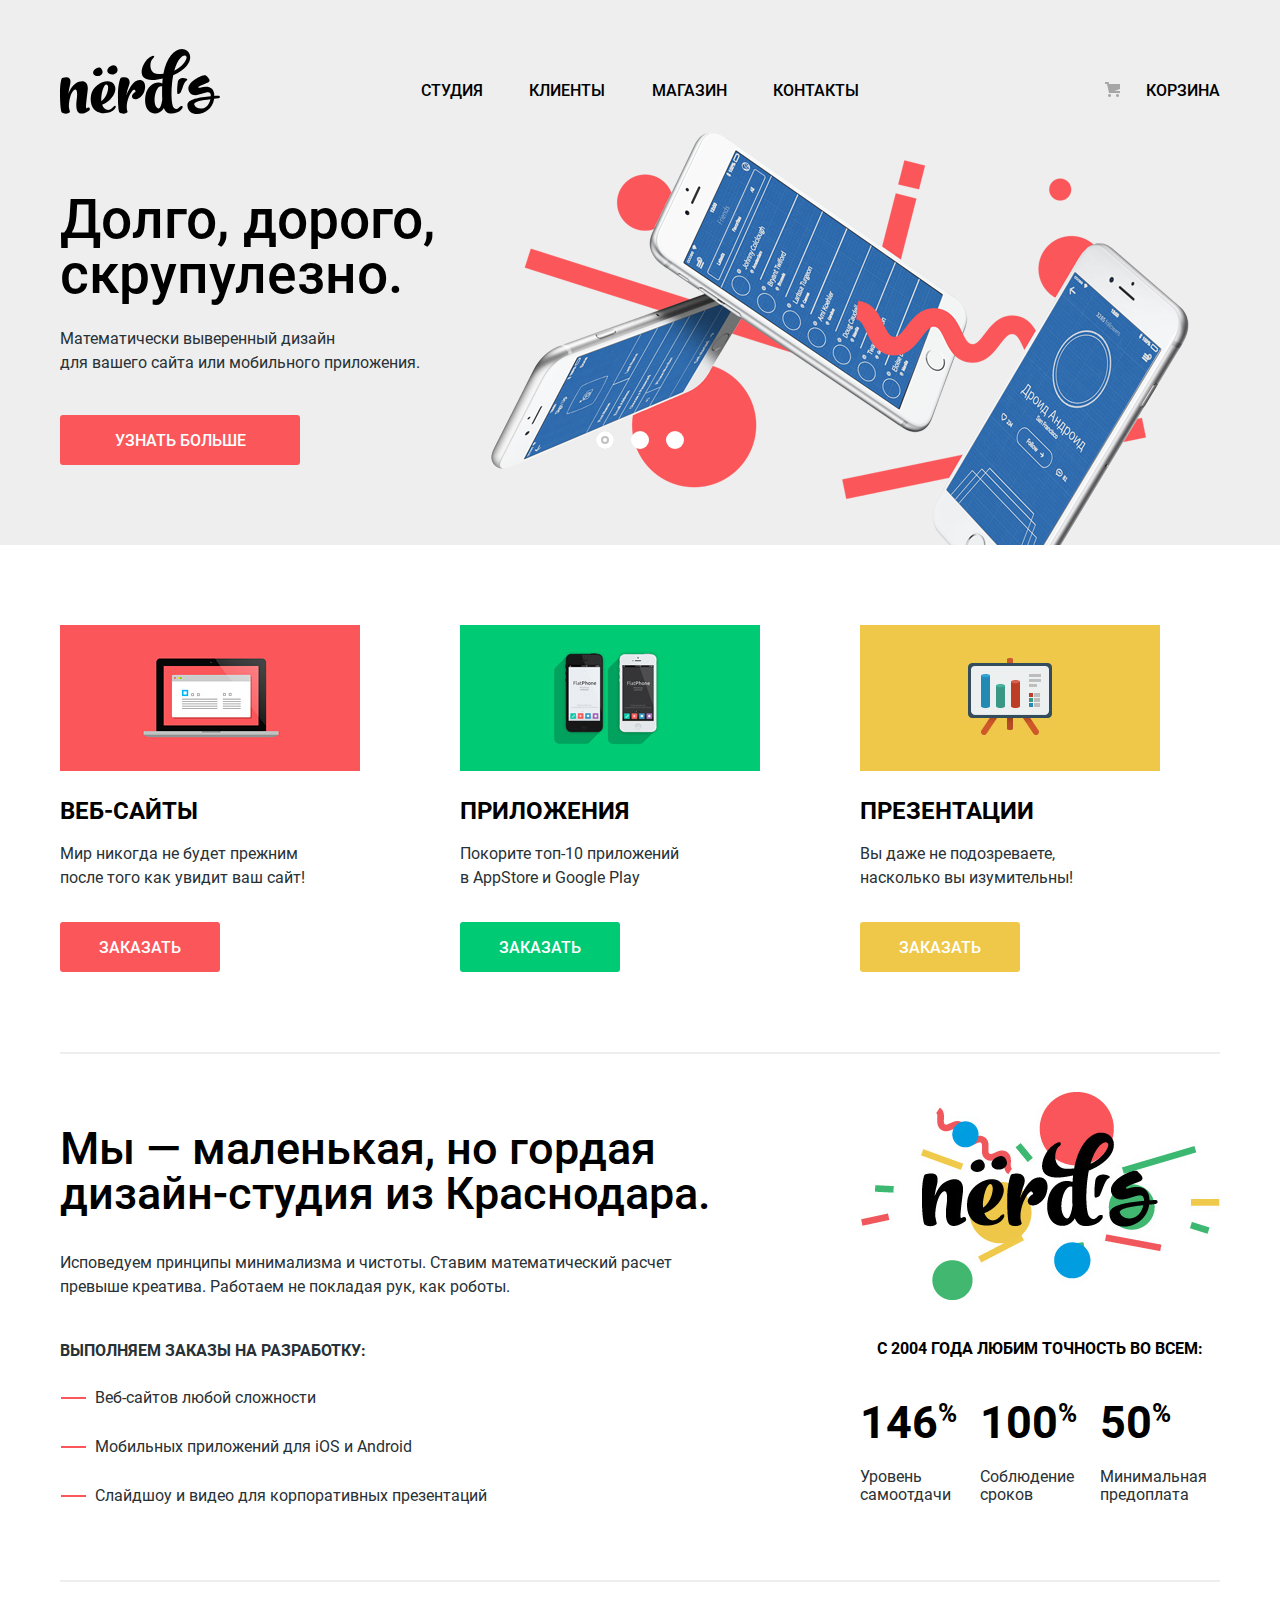
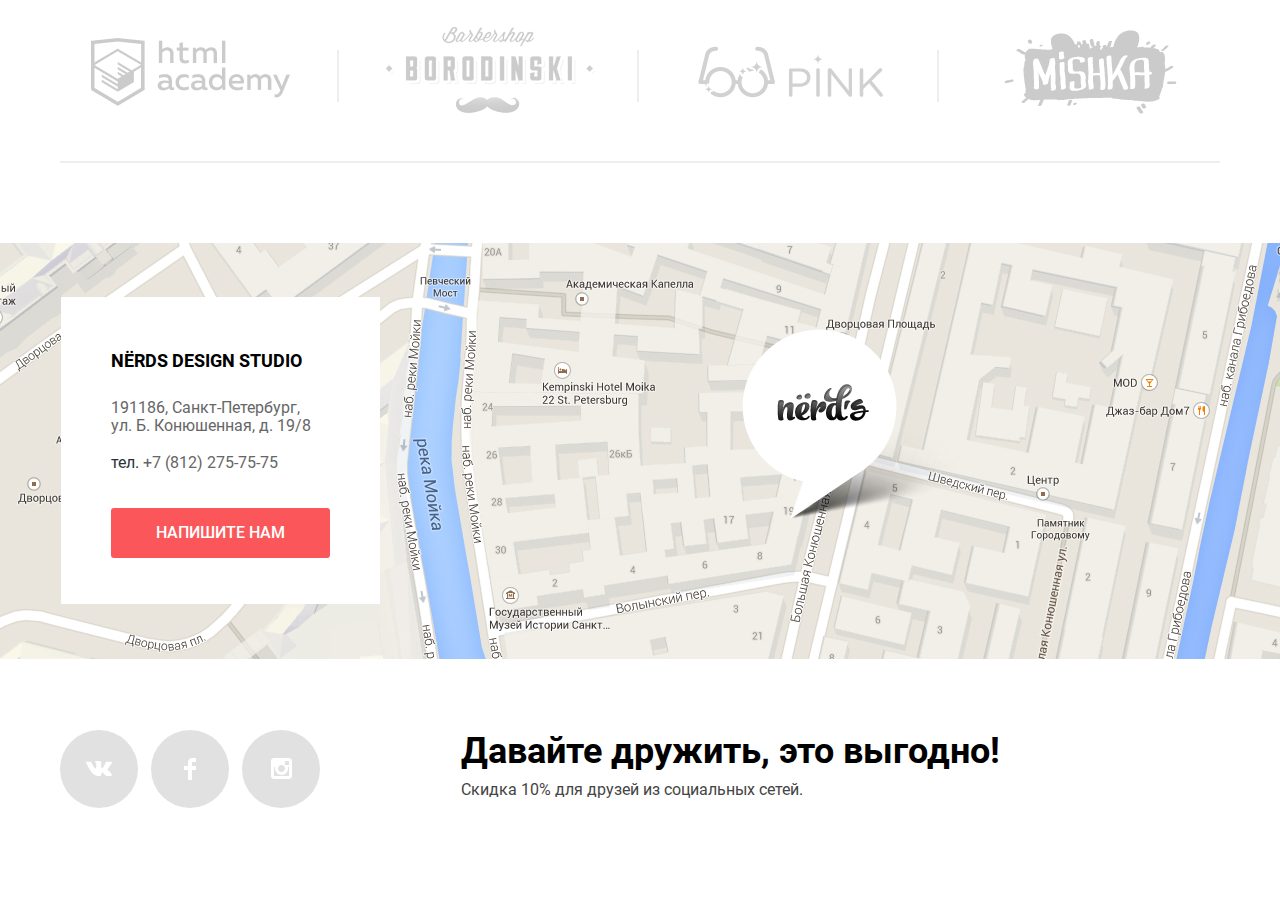
==== commit 1020764f: "18. Добавляем интерактивную карту" ====
--- a/index.html
+++ b/index.html
@@ -82,8 +82,8 @@
             </li>
           </ul>
         </section>
-        <h2 class="visually-hidden">Информация о студии</h2>
         <section class="studio-description">
+          <h2 class="visually-hidden">Информация о студии</h2>
           <div class="description-grid">
             <p class="description-caption">Мы — маленькая, но гордая дизайн-студия из Краснодара.</p>
             <p>Исповедуем принципы минимализма и чистоты. Ставим математический расчет превыше креатива. Работаем не покладая рук, как роботы.</p>
@@ -117,22 +117,22 @@
           <h2 class="visually-hidden">Партнёры</h2>
           <ul class="partners-list">
             <li class="partner-image academy">
-              <a  href="https://htmlacademy.ru/intensive/htmlcss">
+              <a class="partners-list--link"  href="https://htmlacademy.ru/intensive/htmlcss">
                 <img class="img-partner" src="img/logo-academy.png" width="199" height="68" alt="логотип Академия">
               </a>
             </li>
             <li class="partner-image borodinskiy">
-              <a href="#">
+              <a class="partners-list--link" href="#">
                 <img class="img-partner" src="img/logo-borodinskiy.png" width="209" height="90" alt="логотип Барбершоп">
               </a>
             </li>
             <li class="partner-image pink">
-              <a href="#">
+              <a class="partners-list--link" href="#">
                 <img class="img-partner" src="img/logo-pink.png" width="185" height="52" alt="логотип Пинк">
               </a>
             </li>
             <li class="partner-image mishka">
-              <a href="#">
+              <a class="partners-list--link" href="#">
                 <img class="img-partner" src="img/logo-mishka.png" width="173" height="84" alt="логотип Мишка">
               </a>
             </li>
@@ -154,33 +154,33 @@
           </section>
         </div>
       </div>
+      <section class="footer-social container">
         <h2 class="visually-hidden">Социальные сети</h2>
-        <section class="footer-social container">
-          <ul class="social-list">
-            <li>
-              <a class="social-button" href="#">
-                <span class="visually-hidden">Вконтакте</span>
-                <svg width="27" height="15" viewBox="0 0 27 15" fill="none"><path d="M16.138 11.51C17.094 11.201 18.318 13.55 19.621 14.449C20.599 15.13 21.348 14.983 21.348 14.983L24.821 14.933C24.821 14.933 26.636 14.821 25.778 13.379C25.707 13.259 25.275 12.31 23.193 10.357C21.016 8.31404 21.311 8.64504 23.932 5.11304C25.529 2.96004 26.168 1.64504 25.968 1.08504C25.776 0.546037 24.603 0.686037 24.603 0.686037L20.69 0.713037C20.309 0.714037 19.986 0.832037 19.839 1.22804C19.836 1.23204 19.218 2.89404 18.394 4.30704C16.653 7.29604 15.958 7.45504 15.67 7.26804C15.009 6.83504 15.176 5.53104 15.176 4.60404C15.176 1.70704 15.608 0.499037 14.33 0.187037C13.903 0.0830374 13.591 0.0150374 12.502 0.00503741C11.11 -0.0159626 9.92797 0.00503743 9.25797 0.334037C8.81297 0.557037 8.47197 1.04604 8.67897 1.07404C8.93897 1.10904 9.52197 1.23404 9.83397 1.66004C10.235 2.21204 10.223 3.44904 10.223 3.44904C10.223 3.44904 10.452 6.86004 9.68297 7.28304C9.15497 7.57304 8.43297 6.98104 6.87997 4.26704C6.08697 2.87904 5.48797 1.34504 5.48797 1.34504C5.48797 1.34504 5.37197 1.06004 5.16197 0.904037C4.91197 0.719037 4.56197 0.660037 4.56197 0.660037L0.84797 0.684037C0.84797 0.684037 0.28997 0.700037 0.0849697 0.946037C-0.0970303 1.16404 0.0699697 1.61404 0.0699697 1.61404C0.0699697 1.61404 2.97897 8.49504 6.27297 11.961C9.29297 15.143 12.725 14.932 12.725 14.932H14.28C14.28 14.932 14.749 14.878 14.989 14.62C15.213 14.38 15.203 13.929 15.203 13.929C15.203 13.929 15.172 11.82 16.138 11.51Z" fill="white"/></svg>
-              </a>
-            </li>
-            <li>
-              <a class="social-button" href="#">
-                <span class="visually-hidden">Фейсбук</span>
-                <svg width="12" height="22" viewBox="0 0 12 22" fill="none"><path d="M12 4V0H8C5.79086 0 4 1.79086 4 4V8H0V12H4V22H8V12H12V8H8V4H12Z" fill="white"/></svg>
-              </a>
-            </li>
-            <li>
-              <a class="social-button" href="#">
-                <span class="visually-hidden">Инстаграм</span>
-                <svg width="21" height="21" viewBox="0 0 21 21" fill="none"><path fill-rule="evenodd" clip-rule="evenodd" d="M3 0H18C19.65 0 21 1.35 21 3V18C21 19.65 19.65 21 18 21H3C1.35 21 0 19.65 0 18V3C0 1.35 1.35 0 3 0ZM14 10.5C14 8.57 12.43 7 10.5 7C8.57 7 7 8.57 7 10.5C7 12.43 8.57 14 10.5 14C12.43 14 14 12.43 14 10.5ZM3 18V9H4.181C4.0626 9.49127 4.00186 9.99467 4 10.5C4 14.0899 6.91015 17 10.5 17C14.0899 17 17 14.0899 17 10.5C16.9986 9.99464 16.9379 9.49118 16.819 9H18V18H3ZM14 7H18V3H14V7Z" fill="white"/></svg>
-              </a>
-            </li>
-          </ul>
-          <div class="footer-promo">
-            <p class="discount-text">Давайте дружить, это выгодно!</p>
-            <p class="footer-discount">Скидка 10% для друзей из социальных сетей.</p>
-          </div>
-        </section>
+        <ul class="social-list">
+          <li>
+            <a class="social-button" href="#">
+              <span class="visually-hidden">Вконтакте</span>
+              <svg width="27" height="15" viewBox="0 0 27 15" fill="none"><path d="M16.138 11.51C17.094 11.201 18.318 13.55 19.621 14.449C20.599 15.13 21.348 14.983 21.348 14.983L24.821 14.933C24.821 14.933 26.636 14.821 25.778 13.379C25.707 13.259 25.275 12.31 23.193 10.357C21.016 8.31404 21.311 8.64504 23.932 5.11304C25.529 2.96004 26.168 1.64504 25.968 1.08504C25.776 0.546037 24.603 0.686037 24.603 0.686037L20.69 0.713037C20.309 0.714037 19.986 0.832037 19.839 1.22804C19.836 1.23204 19.218 2.89404 18.394 4.30704C16.653 7.29604 15.958 7.45504 15.67 7.26804C15.009 6.83504 15.176 5.53104 15.176 4.60404C15.176 1.70704 15.608 0.499037 14.33 0.187037C13.903 0.0830374 13.591 0.0150374 12.502 0.00503741C11.11 -0.0159626 9.92797 0.00503743 9.25797 0.334037C8.81297 0.557037 8.47197 1.04604 8.67897 1.07404C8.93897 1.10904 9.52197 1.23404 9.83397 1.66004C10.235 2.21204 10.223 3.44904 10.223 3.44904C10.223 3.44904 10.452 6.86004 9.68297 7.28304C9.15497 7.57304 8.43297 6.98104 6.87997 4.26704C6.08697 2.87904 5.48797 1.34504 5.48797 1.34504C5.48797 1.34504 5.37197 1.06004 5.16197 0.904037C4.91197 0.719037 4.56197 0.660037 4.56197 0.660037L0.84797 0.684037C0.84797 0.684037 0.28997 0.700037 0.0849697 0.946037C-0.0970303 1.16404 0.0699697 1.61404 0.0699697 1.61404C0.0699697 1.61404 2.97897 8.49504 6.27297 11.961C9.29297 15.143 12.725 14.932 12.725 14.932H14.28C14.28 14.932 14.749 14.878 14.989 14.62C15.213 14.38 15.203 13.929 15.203 13.929C15.203 13.929 15.172 11.82 16.138 11.51Z" fill="white"/></svg>
+            </a>
+          </li>
+          <li>
+            <a class="social-button" href="#">
+              <span class="visually-hidden">Фейсбук</span>
+              <svg width="12" height="22" viewBox="0 0 12 22" fill="none"><path d="M12 4V0H8C5.79086 0 4 1.79086 4 4V8H0V12H4V22H8V12H12V8H8V4H12Z" fill="white"/></svg>
+            </a>
+          </li>
+          <li>
+            <a class="social-button" href="#">
+              <span class="visually-hidden">Инстаграм</span>
+              <svg width="21" height="21" viewBox="0 0 21 21" fill="none"><path fill-rule="evenodd" clip-rule="evenodd" d="M3 0H18C19.65 0 21 1.35 21 3V18C21 19.65 19.65 21 18 21H3C1.35 21 0 19.65 0 18V3C0 1.35 1.35 0 3 0ZM14 10.5C14 8.57 12.43 7 10.5 7C8.57 7 7 8.57 7 10.5C7 12.43 8.57 14 10.5 14C12.43 14 14 12.43 14 10.5ZM3 18V9H4.181C4.0626 9.49127 4.00186 9.99467 4 10.5C4 14.0899 6.91015 17 10.5 17C14.0899 17 17 14.0899 17 10.5C16.9986 9.99464 16.9379 9.49118 16.819 9H18V18H3ZM14 7H18V3H14V7Z" fill="white"/></svg>
+            </a>
+          </li>
+        </ul>
+        <div class="footer-promo">
+          <p class="discount-text">Давайте дружить, это выгодно!</p>
+          <p class="footer-discount">Скидка 10% для друзей из социальных сетей.</p>
+        </div>
+      </section>
     </footer>
     <section class="feedback modal-display-none">
       <h3 class="modal-heading">Напишите нам</h3>
@@ -201,6 +201,7 @@
       </form>
       <button class="modal-close" type="button" aria-label="Закрыть окно"></button>
     </section>
-  <script src="js/popup.min.js"></script>
+    <script src="js/popup.min.js">
+    </script>
   </body>
 </html>
--- a/css/style.min.css
+++ b/css/style.min.css
@@ -1,6 +1,6 @@
 
 Minified CSS
- Source map
- Restructure
- Beautify
-@-webkit-keyframes shake{0%,to{-webkit-transform:translateX(0);transform:translateX(0)}10%,30%,50%,70%,90%{-webkit-transform:translateX(-10px);transform:translateX(-10px)}20%,40%,60%,80%{-webkit-transform:translateX(10px);transform:translateX(10px)}}@keyframes shake{0%,to{-webkit-transform:translateX(0);transform:translateX(0)}10%,30%,50%,70%,90%{-webkit-transform:translateX(-10px);transform:translateX(-10px)}20%,40%,60%,80%{-webkit-transform:translateX(10px);transform:translateX(10px)}}@font-face{font-family:"Roboto";src:url(../fonts/roboto.woff2) format("woff2"),url(../fonts/roboto.woff) format("woff");font-weight:400;font-style:normal}@font-face{font-family:"Roboto";src:url(../fonts/robotobold.woff2) format("woff2"),url(../fonts/robotobold.woff) format("woff");font-weight:700;font-style:normal}@font-face{font-family:"Roboto";src:url(../fonts/robotomedium.woff2) format("woff2"),url(../fonts/robotomedium.woff) format("woff");font-weight:500;font-style:normal}:root{--white:#FFFFFF;--black:#000000;--silver:#E1E1E1;--grey-lighten:#EEEEEE;--grey-light:#DFDFDF;--grey:#D5D5D5;--grey-somber:#DBDBDB;--grey-dark:#666666;--grey-darken:#444444;--lighten-dimgrey:#D7DCDE;--light-dimgrey:#B4B9BB;--dimgrey:#4D4D4D;--dimgrey-opacity:rgba(77, 77, 77, 0.12);--dimgrey-opacity-light:rgba(77, 77, 77, 0.4);--dimgrey-opacity-lighten:rgba(77, 77, 77, 0.1);--dimly-black:#D7DCDF;--dimgrey-black:#ABABAB;--black-opacity-lighten:rgba(40, 49, 54, 0.3);--black-opacity-light:rgba(0, 0, 0, 0.25);--black-opacity:rgba(0, 0, 0, 0.3);--black-opacity-dark:rgba(0, 0, 0, 0.6);--white-opacity:rgba(255, 255, 255, 0.3);--white-smoke:rgba(68, 68, 68, 0.5);--grey-opacity:rgba(0, 1, 1, 0.1);--light-grey-opacity:rgba(0, 0, 0, 0.15);--mysterious-grey:#C1C1C1;--ashy-grey:#F2F2F2;--light-ashy-grey:rgba(0, 0, 0, 0.1);--light-black:#231F20;--red:#FB565A;--red--dark:#E74246;--red--darken:#D7373B;--green:#00CA74;--green--dark:#00BC6C;--green--darken:#00AA62;--orange:#EFC849;--orange--dark:#EAB534;--orange--darken:#E5A722;--text-basic:#283136;--text-dark:#000000;--link-hover:var(--red);--link-active:var(--black-opacity);--background-color:var(--white);--wrapper-color:var(--grey-lighten);--button-text:var(--white);--button-text-active:var(--white-opacity);--background-button:var(--red);--background-button-hover:var(--red--dark);--background-button-active:var(--red--darken);--catalog-button:var(--grey-lighten);--catalog-button-hover:var(--grey-light);--catalog-button-active:var(--grey);--catalog-button-text:var(--black-opacity)}.page{height:100%}.page-body{min-width:1160px;margin:0;padding:0;font-family:"Roboto",Arial,sans-serif;font-weight:400;font-size:16px;line-height:24px;color:var(--text-basic);background-color:var(--background-color);min-height:100%;display:-ms-grid;display:grid;-ms-grid-rows:auto 1fr auto;grid-template-rows:auto 1fr auto}.main-header{padding-top:48px}a{text-decoration:none}.top-wrapper{background-color:var(--wrapper-color)}.visually-hidden{position:absolute;width:1px;height:1px;margin:-1px;border:0;padding:0;white-space:nowrap;clip:rect(0 0 0 0);-webkit-clip-path:inset(100);clip-path:inset(100%);overflow:hidden}.container{width:1160px;margin:0 auto}.main-navigation,.site-navigation{display:-webkit-box;display:-ms-flexbox;display:flex;-ms-flex-wrap:wrap;flex-wrap:wrap;-webkit-box-pack:justify;-ms-flex-pack:justify;justify-content:space-between}.main-navigation{line-height:30px;text-transform:uppercase;font-weight:500;-webkit-box-align:center;-ms-flex-align:center;align-items:center}.site-navigation{list-style:none;margin:0;min-width:438px;padding:20px 0 0}.header-img{min-width:160px;display:block}.main-header-logo:hover img{opacity:.7}.main-header-logo:active img{opacity:.3}.cart{min-width:160px;text-align:right;padding-top:20px}.cart-link{position:relative;display:inline-block;vertical-align:middle;width:112px}.cart-link::before{content:"";position:absolute;left:-3px;top:6px;width:15px;height:15px;background-image:url(../img/cart-icon.svg);background-repeat:no-repeat;background-position:0 0}.cart-link,.site-navigation a{color:var(--text-dark);padding-bottom:0}.cart-link:hover,.site-navigation a:hover{color:var(--link-hover)}.cart-link:focus,.site-navigation a:focus{outline:2px solid var(--dimgrey)}.cart-link:active,.site-navigation a:active{color:var(--link-active)}.features,.link-disabled{position:relative}.link-disabled:after{position:absolute;content:"";width:100%;height:2px;background-color:var(--red);left:0;top:37px;display:block}.features{margin-bottom:80px}.feature-item{display:-webkit-box;display:-ms-flexbox;display:flex;width:100%;min-height:431px;-webkit-box-orient:vertical;-webkit-box-direction:normal;-ms-flex-direction:column;flex-direction:column;-webkit-box-pack:justify;-ms-flex-pack:justify;justify-content:space-between;background-repeat:no-repeat;background-position-x:397px}.feature-item:first-child{background-image:url(../img/nerds-index-slide1.png)}.feature-item:nth-child(2){background-image:url(../img/nerds-index-slide2.png)}.feature-item:nth-child(3){background-image:url(../img/nerds-index-slide3.png)}.feature-list{list-style:none;margin:0;padding:0}.feature-button{display:block;width:240px;text-align:center;padding-top:16px;padding-bottom:16px;margin-top:10px;margin-bottom:80px}.feature-title{font-size:55px;line-height:55px;font-weight:500;color:var(--text-dark);margin:0;width:520px;padding-top:78px}.feature-text{width:416px;margin:0;-webkit-box-flex:1;-ms-flex-positive:1;flex-grow:1;padding-top:38px}.feature-item:first-child .feature-text{padding-top:25px}.features-control{position:absolute;left:50%;-webkit-transform:translateX(-50%);-ms-transform:translateX(-50%);transform:translateX(-50%);top:317px;z-index:10;display:-webkit-box;display:-ms-flexbox;display:flex;width:88px;-webkit-box-pack:justify;-ms-flex-pack:justify;justify-content:space-between}.features-button{width:18px;height:18px;border-radius:50%;border:0;background-color:var(--white);cursor:pointer}.features-button.current-btn{-webkit-box-shadow:inset 0 0 0 5px var(--white),inset 0 0 0 7px var(--mysterious-grey);box-shadow:inset 0 0 0 5px var(--white),inset 0 0 0 7px var(--mysterious-grey)}.feature-item:not(.features-current){display:none}.button{color:var(--button-text);background-color:var(--background-button);line-height:18px;text-align:center;font-weight:500;text-transform:uppercase;padding-top:17px;padding-bottom:15px;border-radius:3px}.button:hover{background-color:var(--background-button-hover)}.button:active{background-color:var(--background-button-active);color:var(--button-text-active);-webkit-box-shadow:inset 0 3px 0 var(--grey-opacity);box-shadow:inset 0 3px 0 var(--grey-opacity)}.button:focus{outline:solid 1px var(--black)}.product-app,.product-presentation,.product-website{display:block;margin-top:32px;padding-top:17px;padding-bottom:15px;width:160px}.product-app{background-color:var(--green)}.product-app:hover{background-color:var(--green--dark)}.product-app:active{background-color:var(--green--darken)}.product-presentation{background-color:var(--orange)}.product-presentation:hover{background-color:var(--orange--dark)}.product-presentation:active{background-color:var(--orange--darken)}.products{padding-bottom:80px;border-bottom:2px solid var(--grey-lighten)}.product-name{font-size:24px;line-height:30px;color:var(--text-dark);text-transform:uppercase;font-weight:700;margin-bottom:16px;margin-top:18px}.product-list{list-style:none;margin:0;padding:0;display:-ms-grid;display:grid;-ms-grid-columns:300px 100px 300px 100px 300px;grid-template-columns:300px 300px 300px;-webkit-column-gap:100px;-moz-column-gap:100px;column-gap:100px}.product-item p{margin-right:40px}.studio-description{padding-top:38px;padding-bottom:47px;display:-ms-grid;display:grid;-ms-grid-columns:660px 360px;grid-template-columns:660px 360px;-webkit-box-pack:justify;-ms-flex-pack:justify;justify-content:space-between}.description-caption{color:var(--text-dark);font-size:45px;line-height:45px;font-weight:500;margin-top:34px;margin-bottom:35px}.orders-types{text-transform:uppercase;font-weight:700;margin-top:40px;margin-bottom:23px}.orders-list{list-style:none;margin:0;padding:0}.order-list-item{margin-bottom:25px;margin-left:35px;position:relative}.order-list-item::before{content:"";position:absolute;background-color:var(--red);width:25px;height:2px;margin-left:-34px;top:11px}.description-statics{text-transform:uppercase;font-weight:700;color:var(--text-dark);margin-top:30px;margin-bottom:30px;text-align:center}.statics-list{list-style:none;margin:0;padding:0;display:-ms-grid;display:grid;-ms-grid-columns:1fr 1fr 1fr;grid-template-columns:1fr 1fr 1fr}.description-item{font-weight:700;font-size:45px;line-height:64px;color:var(--text-dark);margin:0;padding:0}.description-percent{display:inline-block;vertical-align:super;font-size:26px;line-height:40px;font-weight:700;color:var(--basic-black)}.descriptin-text{line-height:18px;margin-top:13px}.partners-list{list-style:none;margin:0 0 80px;border-top:2px solid var(--grey-lighten);padding:45px 0 37px;border-bottom:2px solid var(--grey-lighten);display:-webkit-box;display:-ms-flexbox;display:flex;-ms-flex-wrap:wrap;flex-wrap:wrap;-webkit-box-pack:justify;-ms-flex-pack:justify;justify-content:space-between;-webkit-box-align:center;-ms-flex-align:center;align-items:center}.partner-image{position:relative;min-width:260px;text-align:center}.partner-image:not(:last-child)::after{content:"";position:absolute;width:2px;height:52px;background-color:var(--grey-lighten);right:-19px;top:50%;-webkit-transform:translateY(-50%);-ms-transform:translateY(-50%);transform:translateY(-50%)}.partners-list a .img-partner{opacity:.2}.partners-list a:hover .img-partner{opacity:1}.partners-list a:active .img-partner{opacity:.1}.adress-map,.adress-map .container{position:relative}.adress-map img{position:absolute;display:block;margin:0 auto;top:0;left:50%;-webkit-transform:translateX(-50%);-ms-transform:translateX(-50%);transform:translateX(-50%);z-index:-1}.adress-map iframe{display:block;margin:0 auto;width:100%}.contacts{top:-362px;left:0;position:absolute;background-color:var(--white);width:319px;-webkit-box-sizing:border-box;box-sizing:border-box;padding-left:50px;padding-right:50px}.studio-name{font-weight:700;font-size:18px;line-height:30px;color:var(--text-dark);margin-top:49px;margin-bottom:23px}.studio-adress{line-height:18px}.contacts-phone,.studio-adress{color:var(--grey-dark)}.contacts-button{display:block;width:219px;padding:16px 0;margin-bottom:46px;margin-top:33px}.social-list{list-style:none;margin:0 130px 0 0;padding:0;display:-webkit-box;display:-ms-flexbox;display:flex;-ms-flex-wrap:wrap;flex-wrap:wrap;-webkit-box-pack:justify;-ms-flex-pack:justify;justify-content:space-between}.social-list li:not(:last-child){margin-right:2px}.footer-social,.social-button{display:-webkit-box;display:-ms-flexbox;display:flex;-webkit-box-align:center;-ms-flex-align:center;align-items:center}.footer-social{margin-top:61px;margin-bottom:80px}.social-button{width:78px;height:78px;border-radius:50%;-webkit-box-pack:center;-ms-flex-pack:center;justify-content:center;background:var(--silver);margin-right:11px}.social-button:hover{background:var(--red--dark)}.social-button:active{background:var(--red--darken);-webkit-box-shadow:inset 0 3px 0 var(--grey-opacity);box-shadow:inset 0 3px 0 var(--grey-opacity)}.social-button:active path{fill:var(--white-opacity)}.footer-promo{padding-top:13px}.discount-text{font-weight:700;font-size:36px;line-height:36px;margin-top:0;margin-bottom:10px;color:var(--text-dark)}.footer-discount{line-height:22px;color:var(--grey-darken);margin-top:0}.feedback,.modal-item input{-webkit-box-sizing:border-box;box-sizing:border-box}.feedback{padding:63px 100px 84px;width:960px;background-color:var(--white);-webkit-box-shadow:0 20px 40px rgba(0,0,0,.4);box-shadow:0 20px 40px rgba(0,0,0,.4);position:fixed;right:0;left:0;margin:auto;top:16%;z-index:20}.modal-display-none{display:none}.modal-heading{font-size:45px;line-height:53px;font-weight:700;color:var(--text-dark);margin-top:0;margin-bottom:37px}.modal-captions{font-size:16px;line-height:18px;font-weight:700;display:block;margin-bottom:9px}.modal-item{margin-top:0;margin-bottom:18px}.modal-item input{color:var(--grey-darken);width:360px;padding:14px;border:2px solid var(--lighten-dimgrey);border-radius:3px}.feedback-form{display:-ms-grid;display:grid;-ms-grid-columns:360px 40px 360px;grid-template-columns:360px 360px;-webkit-column-gap:40px;-moz-column-gap:40px;column-gap:40px}.modal-item-textarea{grid-column:1/-1;margin-bottom:39px}.modal-text{color:var(--grey-darken);font-size:16px;line-height:18px;padding:12px;border:2px solid var(--lighten-dimgrey);border-radius:3px;width:100%;resize:none;-webkit-box-sizing:border-box;box-sizing:border-box}.modal-text::-webkit-input-placeholder{color:var(--white-smoke);font-size:16px;line-height:18px}.modal-email::-webkit-input-placeholder,.modal-name::-webkit-input-placeholder,.modal-text::placeholder{color:var(--white-smoke);font-size:16px;line-height:18px}.modal-email::-moz-placeholder,.modal-name::-moz-placeholder,.modal-text::-moz-placeholder{font-size:16px;line-height:18px;color:var(--white-smoke)}.modal-item input:hover,.modal-text:hover{border:2px solid var(--light-dimgrey)}.modal-text:focus::-webkit-input-placeholder{color:var(--grey-darken)}.modal-email:focus::-webkit-input-placeholder,.modal-name:focus::-webkit-input-placeholder,.modal-text:focus::placeholder{color:var(--grey-darken)}.feedback .modal-text:focus::-moz-placeholder,.feedback input:focus::-moz-placeholder{color:var(--grey-darken);opacity:1}.feedback input:focus,.modal-text:focus{border:2px solid var(--black)}.modal-item input:invalid{border:2px solid var(--red--darken);color:var(--red--darken);outline:0}.modal-button{width:259px;border:0}.modal-close{height:21px;width:21px;border:0;background-color:transparent;background-image:url(../img/close-cross.svg);opacity:.3;background-repeat:no-repeat;cursor:pointer;position:absolute;top:77px;right:91px}.modal-close:hover{opacity:1;outline:0}.modal-close:active{opacity:.1;outline:0}.container.page-title{font-size:55px;line-height:55px;font-weight:500;padding:78px 0 108px;text-align:center;color:var(--text-dark);margin:0 auto 55px}.catalog-container{display:-ms-grid;display:grid;-ms-grid-columns:260px 140px 1fr;grid-template-columns:260px 1fr;-webkit-column-gap:140px;-moz-column-gap:140px;column-gap:140px}.filter{font-size:16px;line-height:20px;font-weight:400}.fieldset-item{border:0;padding:0;margin:0 0 32px}.filter-name{text-transform:uppercase;color:var(--text-dark);font-weight:700;font-size:18px;line-height:30px;margin-bottom:12px}.filter-name-price{margin-bottom:48px}.filter-name-feature,.filter-name-grid{margin-bottom:14px}.filter .fieldset-price{margin-bottom:54px;line-height:22px;text-transform:uppercase}.range-filter{width:260px}.range-controls{height:41px;background-color:var(--grey-lighten);border-radius:3px;padding-top:39px;padding-left:22px;padding-right:22px;margin-bottom:14px;position:relative}.scale{background:var(--dimly-black);height:2px}.bar{background-color:var(--green);height:2px;width:70%}.toggle{background-color:var(--dimgrey-black);width:20px;height:20px;border:8px solid var(--white);border-radius:50%;-webkit-box-shadow:0 2px 1px var(--light-grey-opacity);box-shadow:0 2px 1px var(--light-grey-opacity);position:absolute;top:30px;cursor:pointer;padding:0}.toggle-min{left:18px}.toggle-max{left:160px}.checkbox-option,.radio-option{margin-bottom:19px}.checkbox-option label,.radio-option label{display:block;position:relative}.filter-radio+label::before{position:absolute;content:"";height:17px;width:17px;border-radius:50%;border:4px solid var(--dimgrey);opacity:.4;left:-36px;top:-4px}.filter-radio:checked+label::after{position:absolute;content:"";left:-36px;top:-4px;width:17px;height:17px;border:4px solid transparent;opacity:.4;-webkit-box-shadow:inset 0 0 0 4px var(--white),inset 0 0 0 9px var(--dimgrey);box-shadow:inset 0 0 0 4px var(--white),inset 0 0 0 9px var(--dimgrey);border-radius:50%;background-color:transparent}.filter-checkbox:checked:hover+label::before,.filter-checkbox:hover+label::before,.filter-radio:checked:hover+label::after,.filter-radio:hover+label::before{opacity:1}.filter-checkbox:focus+label,.filter-radio:focus+label{outline:1px solid var(--dimgrey)}.filter-checkbox:checked[disabled]+label::before,.filter-checkbox[disabled]+label::before,.filter-radio:checked[disabled]+label::after,.filter-radio[disabled]+label::before{opacity:.1}.filter-checkbox[disabled]+label,.filter-radio[disabled]+label{color:var(--black-opacity-lighten)}.filter-checkbox+label::before{position:absolute;content:"";height:23px;width:25px;background-image:url(../img/checkbox-off.svg);background-repeat:no-repeat;background-position:0 0;opacity:.4;left:-36px;top:-2px}.filter-checkbox:checked+label::before{background-image:none,url(../img/checkbox-on.svg);opacity:.4}.filter-list{list-style:none;margin:0;padding:0 0 0 35px}.input-price::-webkit-input-placeholder{color:var(--text-basic)}.input-price::-moz-placeholder{color:var(--text-basic)}.input-price:-ms-input-placeholder{color:var(--text-basic)}.input-price::-ms-input-placeholder{color:var(--text-basic)}.input-price::placeholder{color:var(--text-basic)}.input-price{font-size:inherit;font-family:inherit;color:inherit;width:64px;padding:10px 8px;border-radius:3px;border:0;background-color:var(--grey-lighten);text-align:center}.max-price{margin-left:20px}.price-controls{display:-webkit-box;display:-ms-flexbox;display:flex;-webkit-box-pack:justify;-ms-flex-pack:justify;justify-content:space-between;-webkit-box-align:center;-ms-flex-align:center;align-items:center}.filter-list{font-size:16px;line-height:20px}.filter-button{display:block;width:260px;background-color:var(--catalog-button);color:var(--text-dark);font-size:16px;line-height:18px;font-weight:500;border:0;border-radius:3px;padding-left:0;padding-right:0;margin-top:34px}.filter-button:active,.filter-button:hover{background-color:var(--catalog-button-hover)}.filter-button:active{color:var(--catalog-button-text);outline:0;-webkit-box-shadow:inset 0 3px 0 var(--grey-opacity);box-shadow:inset 0 3px 0 var(--grey-opacity)}.catalog-filter-by,.filter-by{display:-webkit-box;display:-ms-flexbox;display:flex;-ms-flex-wrap:wrap;flex-wrap:wrap;-webkit-box-pack:justify;-ms-flex-pack:justify;justify-content:space-between}.catalog-filter-by{-webkit-box-align:start;-ms-flex-align:start;align-items:flex-start;margin-bottom:35px}.catalog-filter-by .filter-name{margin-top:0}.filter-by{list-style:none;margin:0;padding:5px 0 0;font-size:14px;line-height:18px;font-weight:400;text-transform:uppercase;width:360px}.filter-by li:last-child{width:41px;margin-left:22px;display:-webkit-box;display:-ms-flexbox;display:flex;-webkit-box-pack:justify;-ms-flex-pack:justify;justify-content:space-between}.filter-by a{color:var(--black-opacity)}.filter-by a:hover{color:var(--black-opacity-dark)}.filter-by a:active,a.filter-by-active{color:var(--text-dark)}.filter-pointer{opacity:.2}.filter-pointer:hover,.pointer-active,.template-item:hover::before{opacity:1}.filter-pointer.pointer-active path,.filter-pointer:active path{fill:var(--light-black)}.template-list{list-style:none;margin:0;display:-webkit-box;display:-ms-flexbox;display:flex;-ms-flex-wrap:wrap;flex-wrap:wrap;padding:0 0 25px}.template-item{width:360px;border:1px solid var(--light-ashy-grey);border-top:none;-webkit-box-sizing:border-box;box-sizing:border-box;margin-top:41px;background-color:var(--ashy-grey);border-radius:0 0 5px 5px;margin-right:40px;margin-bottom:30px;position:relative}.template-item::before{position:absolute;content:"";width:360px;height:40px;top:-40px;right:-1px;background-image:url(../img/template-item-top.svg);background-repeat:no-repeat;opacity:.12}.template-item:hover{border:1px solid transparent;border-top:none;-webkit-box-shadow:0 6px 15px var(--black-opacity-light);box-shadow:0 6px 15px var(--black-opacity-light)}.template-item a,.template-item:hover .template-modal{display:-webkit-box;display:-ms-flexbox;display:flex}.template-item:nth-child(2n){margin-right:0}.template-item-image{width:358px;height:578px;border-radius:0 0 5px 5px;-o-object-fit:contain;object-fit:contain}.template-modal{width:100%;min-height:231px;background-color:var(--grey-lighten);padding-top:26px;padding-bottom:44px;-webkit-box-sizing:border-box;box-sizing:border-box;display:-webkit-box;display:-ms-flexbox;display:flex;-ms-flex-wrap:wrap;flex-wrap:wrap;-webkit-box-orient:vertical;-webkit-box-direction:normal;-ms-flex-direction:column;flex-direction:column;-webkit-box-pack:justify;-ms-flex-pack:justify;justify-content:space-between;-webkit-box-align:center;-ms-flex-align:center;align-items:center;text-align:center;position:absolute;z-index:10;bottom:0;display:none}.template-item:focus-within .template-modal{display:-webkit-box;display:-ms-flexbox;display:flex}.template-modal-heading{text-transform:uppercase;color:var(--text-dark);font-weight:700;font-size:18px;line-height:30px}.template-modal-heading:hover{color:var(--red)}.template-modal-heading:active{color:var(--black-opacity)}.template-modal-text{width:255px;min-height:37px;max-height:390px;overflow:auto;line-height:18px;color:var(--grey-dark);margin-top:0}.template-modal-button{width:200px;border:0}.template-modal-button:active{color:var(--white)}.template-item:focus{outline:solid 2px var(--black)}.pagination-list{list-style:none;padding:0;grid-column:1/-1;display:-webkit-box;display:-ms-flexbox;display:flex;-ms-flex-wrap:wrap;flex-wrap:wrap;margin:0 0 50px;-webkit-box-align:center;-ms-flex-align:center;align-items:center}.pagination-item{margin-bottom:10px}.pagination-item a{display:block;border-radius:3px;text-align:center;min-width:50px;min-height:50px;margin-right:11px;padding-top:17px;padding-bottom:15px;-webkit-box-sizing:border-box;box-sizing:border-box;color:var(--text-dark);line-height:18px;font-weight:500;background-color:var(--grey-lighten)}.pagination-item a:hover{background-color:var(--grey-light)}.pagination-item a:active{background-color:var(--grey);color:var(--black-opacity);-webkit-box-shadow:inset 0 3px 0 var(--grey-opacity);box-shadow:inset 0 3px 0 var(--grey-opacity)}.pagination-item a:focus{outline:1px solid var(--black)}.pagination-item-current a,.pagination-item-current a:active,.pagination-item-current a:focus,.pagination-item-current a:hover{background-color:transparent;-webkit-box-shadow:none;box-shadow:none;color:var(--text-dark);-webkit-box-shadow:inset 0 0 0 3px var(--grey-somber);box-shadow:inset 0 0 0 3px var(--grey-somber)}.pagination-next-btn a{width:260px;text-transform:uppercase}.pagination-item:last-child{margin-right:0}.modal-error{-webkit-animation:shake .6s;animation:shake .6s}@font-face{font-family:'robotoRuble';src:url([data-uri]) format('woff2'),url([data-uri]) format('woff');font-weight:500;font-style:normal}.rub{font-family:"robotoRuble"}
+Source map
+Restructure
+Beautify
+@-webkit-keyframes bounce{0%{-webkit-transform:translateY(-2000px);transform:translateY(-2000px)}70%{-webkit-transform:translateY(30px);transform:translateY(30px)}90%{-webkit-transform:translateY(-10px);transform:translateY(-10px)}to{-webkit-transform:translateY(0);transform:translateY(0)}}@keyframes bounce{0%{-webkit-transform:translateY(-2000px);transform:translateY(-2000px)}70%{-webkit-transform:translateY(30px);transform:translateY(30px)}90%{-webkit-transform:translateY(-10px);transform:translateY(-10px)}to{-webkit-transform:translateY(0);transform:translateY(0)}}@-webkit-keyframes shake{0%,to{-webkit-transform:translateX(0);transform:translateX(0)}10%,30%,50%,70%,90%{-webkit-transform:translateX(-10px);transform:translateX(-10px)}20%,40%,60%,80%{-webkit-transform:translateX(10px);transform:translateX(10px)}}@keyframes shake{0%,to{-webkit-transform:translateX(0);transform:translateX(0)}10%,30%,50%,70%,90%{-webkit-transform:translateX(-10px);transform:translateX(-10px)}20%,40%,60%,80%{-webkit-transform:translateX(10px);transform:translateX(10px)}}@font-face{font-family:"Roboto";src:url(../fonts/roboto.woff2) format("woff2"),url(../fonts/roboto.woff) format("woff");font-weight:400;font-style:normal}@font-face{font-family:"Roboto";src:url(../fonts/robotobold.woff2) format("woff2"),url(../fonts/robotobold.woff) format("woff");font-weight:700;font-style:normal}@font-face{font-family:"Roboto";src:url(../fonts/robotomedium.woff2) format("woff2"),url(../fonts/robotomedium.woff) format("woff");font-weight:500;font-style:normal}:root{--white:#FFFFFF;--black:#000000;--silver:#E1E1E1;--grey-lighten:#EEEEEE;--grey-light:#DFDFDF;--grey:#D5D5D5;--grey-somber:#DBDBDB;--grey-dark:#666666;--grey-darken:#444444;--lighten-dimgrey:#D7DCDE;--light-dimgrey:#B4B9BB;--dimgrey:#4D4D4D;--dimgrey-opacity:rgba(77, 77, 77, 0.12);--dimgrey-opacity-light:rgba(77, 77, 77, 0.4);--dimgrey-opacity-lighten:rgba(77, 77, 77, 0.1);--dimly-black:#D7DCDF;--dimgrey-black:#ABABAB;--black-opacity-lighten:rgba(40, 49, 54, 0.3);--black-opacity-light:rgba(0, 0, 0, 0.25);--black-opacity:rgba(0, 0, 0, 0.3);--black-opacity-lighter:rgba(0, 0, 0, 0.4);--black-opacity-dark:rgba(0, 0, 0, 0.6);--white-opacity:rgba(255, 255, 255, 0.3);--white-smoke:rgba(68, 68, 68, 0.5);--grey-opacity:rgba(0, 1, 1, 0.1);--light-grey-opacity:rgba(0, 0, 0, 0.15);--mysterious-grey:#C1C1C1;--ashy-grey:#F2F2F2;--light-ashy-grey:rgba(0, 0, 0, 0.1);--light-black:#231F20;--red:#FB565A;--red--dark:#E74246;--red--darken:#D7373B;--green:#00CA74;--green--dark:#00BC6C;--green--darken:#00AA62;--orange:#EFC849;--orange--dark:#EAB534;--orange--darken:#E5A722;--text-basic:#283136;--text-dark:#000000;--link-hover:var(--red);--link-active:var(--black-opacity);--background-color:var(--white);--wrapper-color:var(--grey-lighten);--button-text:var(--white);--button-text-active:var(--white-opacity);--background-button:var(--red);--background-button-hover:var(--red--dark);--background-button-active:var(--red--darken);--catalog-button:var(--grey-lighten);--catalog-button-hover:var(--grey-light);--catalog-button-active:var(--grey);--catalog-button-text:var(--black-opacity)}.page{height:100%}.page-body{min-width:1200px;margin:0;padding:0;font-family:"Roboto",Arial,sans-serif;font-weight:400;font-size:16px;line-height:24px;color:var(--text-basic);background-color:var(--background-color);min-height:100%;display:-ms-grid;display:grid;-ms-grid-rows:auto 1fr auto;grid-template-rows:auto 1fr auto}.main-header{padding-top:48px}a{text-decoration:none}.top-wrapper{background-color:var(--wrapper-color)}.visually-hidden{position:absolute;width:1px;height:1px;margin:-1px;border:0;padding:0;white-space:nowrap;clip:rect(0 0 0 0);-webkit-clip-path:inset(100);clip-path:inset(100%);overflow:hidden}.container{width:1160px;padding:0 20px;margin:0 auto}.main-navigation,.site-navigation{display:-webkit-box;display:-ms-flexbox;display:flex;-ms-flex-wrap:wrap;flex-wrap:wrap;-webkit-box-pack:justify;-ms-flex-pack:justify;justify-content:space-between}.main-navigation{line-height:30px;text-transform:uppercase;font-weight:500;-webkit-box-align:center;-ms-flex-align:center;align-items:center}.site-navigation{list-style:none;margin:0;min-width:438px;padding:20px 0 0;max-width:800px}.site-navigation li:not(:last-child){padding-right:5px}.header-img{min-width:160px;display:block}.main-header-logo:hover img{opacity:.7}.main-header-logo:active img{opacity:.3}.cart{min-width:160px;text-align:right;padding-top:20px}.cart-link{position:relative;display:inline-block;vertical-align:middle;width:112px}.cart-link::before{content:"";position:absolute;left:-3px;top:6px;width:15px;height:15px;background-image:url(../img/cart-icon.svg);background-repeat:no-repeat;background-position:0 0}.cart-link,.site-navigation a{color:var(--text-dark);padding-bottom:0}.cart-link:hover,.site-navigation a:hover{color:var(--link-hover)}.cart-link:focus,.site-navigation a:focus{outline:2px solid var(--dimgrey)}.cart-link:active,.site-navigation a:active{color:var(--link-active)}.features,.link-disabled{position:relative}.link-disabled:after{position:absolute;content:"";width:100%;height:2px;background-color:var(--red);left:0;top:37px;display:block}.features{margin-bottom:80px}.feature-item{display:-webkit-box;display:-ms-flexbox;display:flex;width:100%;min-height:431px;-webkit-box-orient:vertical;-webkit-box-direction:normal;-ms-flex-direction:column;flex-direction:column;-webkit-box-pack:justify;-ms-flex-pack:justify;justify-content:space-between;background-repeat:no-repeat;background-position-x:397px}.feature-item:first-child{background-image:url(../img/nerds-index-slide1.png)}.feature-item:nth-child(2){background-image:url(../img/nerds-index-slide2.png)}.feature-item:nth-child(3){background-image:url(../img/nerds-index-slide3.png)}.feature-list{list-style:none;margin:0;padding:0}.feature-button{display:block;width:240px;text-align:center;padding-top:16px;padding-bottom:16px;margin-top:10px;margin-bottom:80px}.feature-title{font-size:55px;line-height:55px;font-weight:500;color:var(--text-dark);margin:0;width:520px;padding-top:78px}.feature-text{width:416px;margin:0;-webkit-box-flex:1;-ms-flex-positive:1;flex-grow:1;padding-top:38px}.feature-item:first-child .feature-text{padding-top:25px}.features-control{position:absolute;left:50%;-webkit-transform:translateX(-50%);-ms-transform:translateX(-50%);transform:translateX(-50%);top:317px;z-index:10;display:-webkit-box;display:-ms-flexbox;display:flex;width:88px;-webkit-box-pack:justify;-ms-flex-pack:justify;justify-content:space-between}.features-button{width:18px;height:18px;border-radius:50%;border:0;background-color:var(--white);cursor:pointer}.features-button.current-btn{-webkit-box-shadow:inset 0 0 0 5px var(--white),inset 0 0 0 7px var(--mysterious-grey);box-shadow:inset 0 0 0 5px var(--white),inset 0 0 0 7px var(--mysterious-grey)}.feature-item:not(.features-current){display:none}.button{color:var(--button-text);background-color:var(--background-button);line-height:18px;text-align:center;font-weight:500;text-transform:uppercase;padding-top:17px;padding-bottom:15px;border-radius:3px}.button:hover{background-color:var(--background-button-hover)}.button:active{background-color:var(--background-button-active);color:var(--button-text-active);-webkit-box-shadow:inset 0 3px 0 var(--grey-opacity);box-shadow:inset 0 3px 0 var(--grey-opacity)}.button:focus{outline:solid 1px var(--black)}.product-app,.product-presentation,.product-website{display:block;margin-top:32px;padding-top:17px;padding-bottom:15px;width:160px}.product-app{background-color:var(--green)}.product-app:hover{background-color:var(--green--dark)}.product-app:active{background-color:var(--green--darken)}.product-presentation{background-color:var(--orange)}.product-presentation:hover{background-color:var(--orange--dark)}.product-presentation:active{background-color:var(--orange--darken)}.products{padding-bottom:80px;border-bottom:2px solid var(--grey-lighten)}.product-name{font-size:24px;line-height:30px;color:var(--text-dark);text-transform:uppercase;font-weight:700;margin-bottom:16px;margin-top:18px}.product-list{list-style:none;margin:0;padding:0;display:-ms-grid;display:grid;-ms-grid-columns:300px 100px 300px 100px 300px;grid-template-columns:300px 300px 300px;-webkit-column-gap:100px;-moz-column-gap:100px;column-gap:100px}.product-item p{margin-right:40px}.studio-description{padding-top:38px;padding-bottom:47px;display:-ms-grid;display:grid;-ms-grid-columns:660px 360px;grid-template-columns:660px 360px;-webkit-box-pack:justify;-ms-flex-pack:justify;justify-content:space-between}.description-caption{color:var(--text-dark);font-size:45px;line-height:45px;font-weight:500;margin-top:34px;margin-bottom:35px}.orders-types{text-transform:uppercase;font-weight:700;margin-top:40px;margin-bottom:23px}.orders-list{list-style:none;margin:0;padding:0}.order-list-item{margin-bottom:25px;margin-left:35px;position:relative}.order-list-item::before{content:"";position:absolute;background-color:var(--red);width:25px;height:2px;margin-left:-34px;top:11px}.description-statics{text-transform:uppercase;font-weight:700;color:var(--text-dark);margin-top:30px;margin-bottom:30px;text-align:center}.statics-list{list-style:none;margin:0;padding:0;display:-ms-grid;display:grid;-ms-grid-columns:1fr 1fr 1fr;grid-template-columns:1fr 1fr 1fr}.description-item{font-weight:700;font-size:45px;line-height:64px;color:var(--text-dark);margin:0;padding:0}.description-percent{display:inline-block;vertical-align:super;font-size:26px;line-height:40px;font-weight:700;color:var(--basic-black)}.descriptin-text{line-height:18px;margin-top:13px}.partners-list{list-style:none;margin:0 0 80px;border-top:2px solid var(--grey-lighten);padding:45px 0 37px;border-bottom:2px solid var(--grey-lighten);display:-webkit-box;display:-ms-flexbox;display:flex;-ms-flex-wrap:wrap;flex-wrap:wrap;-webkit-box-pack:justify;-ms-flex-pack:justify;justify-content:space-between;-webkit-box-align:center;-ms-flex-align:center;align-items:center}.partner-image{position:relative;min-width:260px;text-align:center}.partner-image:not(:last-child)::after{content:"";position:absolute;width:2px;height:52px;background-color:var(--grey-lighten);right:-19px;top:50%;-webkit-transform:translateY(-50%);-ms-transform:translateY(-50%);transform:translateY(-50%)}.partners-list--link .img-partner{opacity:.2}.partners-list--link:hover .img-partner{opacity:1}.partners-list--link:active .img-partner{opacity:.1}.adress-map,.adress-map .container{position:relative}.adress-map img{position:absolute;display:block;margin:0 auto;top:0;left:50%;-webkit-transform:translateX(-50%);-ms-transform:translateX(-50%);transform:translateX(-50%);z-index:-1}.adress-map iframe{display:block;margin:0 auto;width:100%}.contacts{top:-362px;left:21px;position:absolute;background-color:var(--white);width:319px;-webkit-box-sizing:border-box;box-sizing:border-box;padding-left:50px;padding-right:50px}.studio-name{font-weight:700;font-size:18px;line-height:30px;color:var(--text-dark);margin-top:49px;margin-bottom:23px}.studio-adress{line-height:18px}.contacts-phone,.studio-adress{color:var(--grey-dark)}.contacts-button{display:block;width:219px;padding:16px 0;margin-bottom:46px;margin-top:33px}.social-list{list-style:none;margin:0 130px 0 0;padding:0;display:-webkit-box;display:-ms-flexbox;display:flex;-ms-flex-wrap:wrap;flex-wrap:wrap;-webkit-box-pack:justify;-ms-flex-pack:justify;justify-content:space-between}.social-list li:not(:last-child){margin-right:2px}.footer-social,.social-button{display:-webkit-box;display:-ms-flexbox;display:flex;-webkit-box-align:center;-ms-flex-align:center;align-items:center}.footer-social{margin-top:61px;margin-bottom:80px}.social-button{width:78px;height:78px;border-radius:50%;-webkit-box-pack:center;-ms-flex-pack:center;justify-content:center;background:var(--silver);margin-right:11px}.social-button:hover{background:var(--red--dark)}.social-button:active{background:var(--red--darken);-webkit-box-shadow:inset 0 3px 0 var(--grey-opacity);box-shadow:inset 0 3px 0 var(--grey-opacity)}.social-button:active path{fill:var(--white-opacity)}.footer-promo{padding-top:13px}.discount-text{font-weight:700;font-size:36px;line-height:36px;margin-top:0;margin-bottom:10px;color:var(--text-dark)}.footer-discount{line-height:22px;color:var(--grey-darken);margin-top:0}.feedback,.modal-item input{-webkit-box-sizing:border-box;box-sizing:border-box}.feedback{padding:63px 100px 84px;width:960px;background-color:var(--white);-webkit-box-shadow:0 20px 40px var(--black-opacity-lighter);box-shadow:0 20px 40px var(--black-opacity-lighter);position:fixed;right:0;left:0;margin:auto;top:16%;z-index:20;-webkit-animation:bounce .6s;animation:bounce .6s}.modal-display-none{display:none}.modal-heading{font-size:45px;line-height:53px;font-weight:700;color:var(--text-dark);margin-top:0;margin-bottom:37px}.modal-captions{font-size:16px;line-height:18px;font-weight:700;display:block;margin-bottom:9px}.modal-item{margin-top:0;margin-bottom:18px}.modal-item input{color:var(--grey-darken);width:360px;padding:14px;border:2px solid var(--lighten-dimgrey);border-radius:3px}.feedback-form{display:-ms-grid;display:grid;-ms-grid-columns:360px 40px 360px;grid-template-columns:360px 360px;-webkit-column-gap:40px;-moz-column-gap:40px;column-gap:40px}.modal-item-textarea{grid-column:1/-1;margin-bottom:39px}.modal-text{color:var(--grey-darken);font-size:16px;line-height:18px;padding:12px;border:2px solid var(--lighten-dimgrey);border-radius:3px;width:100%;resize:none;-webkit-box-sizing:border-box;box-sizing:border-box}.modal-text::-webkit-input-placeholder{color:var(--white-smoke);font-size:16px;line-height:18px}.modal-email::-webkit-input-placeholder,.modal-name::-webkit-input-placeholder,.modal-text::placeholder{color:var(--white-smoke);font-size:16px;line-height:18px}.modal-email::-moz-placeholder,.modal-name::-moz-placeholder,.modal-text::-moz-placeholder{font-size:16px;line-height:18px;color:var(--white-smoke)}.modal-item input:hover,.modal-text:hover{border:2px solid var(--light-dimgrey)}.modal-text:focus::-webkit-input-placeholder{color:var(--grey-darken)}.modal-email:focus::-webkit-input-placeholder,.modal-name:focus::-webkit-input-placeholder,.modal-text:focus::placeholder{color:var(--grey-darken)}.feedback .modal-text:focus::-moz-placeholder,.feedback input:focus::-moz-placeholder{color:var(--grey-darken);opacity:1}.feedback input:focus,.modal-text:focus{border:2px solid var(--black)}.modal-item input:invalid{border:2px solid var(--red--darken);color:var(--red--darken);outline:0}.modal-button{width:259px;border:0}.modal-close{height:21px;width:21px;border:0;background-color:transparent;background-image:url(../img/close-cross.svg);opacity:.3;background-repeat:no-repeat;cursor:pointer;position:absolute;top:77px;right:91px}.modal-close:hover{opacity:1;outline:0}.modal-close:active{opacity:.1;outline:0}.container.page-title{font-size:55px;line-height:55px;font-weight:500;padding:78px 0 108px;text-align:center;color:var(--text-dark);margin:0 auto 55px}.catalog-container{display:-ms-grid;display:grid;-ms-grid-columns:260px 140px 1fr;grid-template-columns:260px 1fr;-webkit-column-gap:140px;-moz-column-gap:140px;column-gap:140px}.filter{font-size:16px;line-height:20px;font-weight:400}.fieldset-item{border:0;padding:0;margin:0 0 32px}.filter-name{text-transform:uppercase;color:var(--text-dark);font-weight:700;font-size:18px;line-height:30px;margin-bottom:12px}.filter-name-price{margin-bottom:48px}.filter-name-feature,.filter-name-grid{margin-bottom:14px}.filter .fieldset-price{margin-bottom:54px;line-height:22px;text-transform:uppercase}.range-filter{width:260px}.range-controls{height:41px;background-color:var(--grey-lighten);border-radius:3px;padding-top:39px;padding-left:22px;padding-right:22px;margin-bottom:14px;position:relative}.scale{background:var(--dimly-black);height:2px}.bar{background-color:var(--green);height:2px;width:70%}.toggle{background-color:var(--dimgrey-black);width:20px;height:20px;border:8px solid var(--white);border-radius:50%;-webkit-box-shadow:0 2px 1px var(--light-grey-opacity);box-shadow:0 2px 1px var(--light-grey-opacity);position:absolute;top:30px;cursor:pointer;padding:0}.toggle-min{left:18px}.toggle-max{left:160px}.checkbox-option,.radio-option{margin-bottom:19px}.checkbox-option label,.radio-option label{display:block;position:relative}.filter-radio+label::before{position:absolute;content:"";height:17px;width:17px;border-radius:50%;border:4px solid var(--dimgrey);opacity:.4;left:-36px;top:-4px}.filter-radio:checked+label::after{position:absolute;content:"";left:-36px;top:-4px;width:17px;height:17px;border:4px solid transparent;opacity:.4;-webkit-box-shadow:inset 0 0 0 4px var(--white),inset 0 0 0 9px var(--dimgrey);box-shadow:inset 0 0 0 4px var(--white),inset 0 0 0 9px var(--dimgrey);border-radius:50%;background-color:transparent}.filter-checkbox:checked:hover+label::before,.filter-checkbox:hover+label::before,.filter-radio:checked:hover+label::after,.filter-radio:hover+label::before{opacity:1}.filter-checkbox:focus+label,.filter-radio:focus+label{outline:1px solid var(--dimgrey)}.filter-checkbox:checked[disabled]+label::before,.filter-checkbox[disabled]+label::before,.filter-radio:checked[disabled]+label::after,.filter-radio[disabled]+label::before{opacity:.1}.filter-checkbox[disabled]+label,.filter-radio[disabled]+label{color:var(--black-opacity-lighten)}.filter-checkbox+label::before{position:absolute;content:"";height:23px;width:25px;background-image:url(../img/checkbox-off.svg);background-repeat:no-repeat;background-position:0 0;opacity:.4;left:-36px;top:-2px}.filter-checkbox:checked+label::before{background-image:none,url(../img/checkbox-on.svg);opacity:.4}.filter-list{list-style:none;margin:0;padding:0 0 0 35px}.input-price::-webkit-input-placeholder{color:var(--text-basic)}.input-price::-moz-placeholder{color:var(--text-basic)}.input-price:-ms-input-placeholder{color:var(--text-basic)}.input-price::-ms-input-placeholder{color:var(--text-basic)}.input-price::placeholder{color:var(--text-basic)}.input-price{font-size:inherit;font-family:inherit;color:inherit;width:64px;padding:10px 8px;border-radius:3px;border:0;background-color:var(--grey-lighten);text-align:center}.max-price{margin-left:20px}.price-controls{display:-webkit-box;display:-ms-flexbox;display:flex;-webkit-box-pack:justify;-ms-flex-pack:justify;justify-content:space-between;-webkit-box-align:center;-ms-flex-align:center;align-items:center}.filter-list{font-size:16px;line-height:20px}.filter-button{display:block;width:260px;background-color:var(--catalog-button);color:var(--text-dark);font-size:16px;line-height:18px;font-weight:500;border:0;border-radius:3px;padding-left:0;padding-right:0;margin-top:34px}.filter-button:active,.filter-button:hover{background-color:var(--catalog-button-hover)}.filter-button:active{color:var(--catalog-button-text);outline:0;-webkit-box-shadow:inset 0 3px 0 var(--grey-opacity);box-shadow:inset 0 3px 0 var(--grey-opacity)}.catalog-filter-by,.filter-by{display:-webkit-box;display:-ms-flexbox;display:flex;-ms-flex-wrap:wrap;flex-wrap:wrap;-webkit-box-pack:justify;-ms-flex-pack:justify;justify-content:space-between}.catalog-filter-by{-webkit-box-align:start;-ms-flex-align:start;align-items:flex-start;margin-bottom:35px}.catalog-filter-by .filter-name{margin-top:0}.filter-by{list-style:none;margin:0;padding:5px 0 0;font-size:14px;line-height:18px;font-weight:400;text-transform:uppercase;width:360px}.filter-by li:not(:last-child){padding-right:5px}.filter-by li:last-child{width:41px;margin-left:22px;display:-webkit-box;display:-ms-flexbox;display:flex;-webkit-box-pack:justify;-ms-flex-pack:justify;justify-content:space-between}.filter-by a{color:var(--black-opacity)}.filter-by a:hover{color:var(--black-opacity-dark)}.filter-by a:active,a.filter-by-active{color:var(--text-dark)}.filter-pointer{opacity:.2}.filter-pointer:hover,.pointer-active,.template-item:hover .template-modal,.template-item:hover::before{opacity:1}.filter-pointer.pointer-active path,.filter-pointer:active path{fill:var(--light-black)}.template-list{list-style:none;margin:0;display:-webkit-box;display:-ms-flexbox;display:flex;-ms-flex-wrap:wrap;flex-wrap:wrap;padding:0 0 25px}.template-item{width:360px;border:1px solid var(--light-ashy-grey);border-top:none;-webkit-box-sizing:border-box;box-sizing:border-box;margin-top:41px;background-color:var(--ashy-grey);border-radius:0 0 5px 5px;margin-right:40px;margin-bottom:30px;position:relative}.template-item::before{position:absolute;content:"";width:360px;height:40px;top:-40px;right:-1px;background-image:url(../img/template-item-top.svg);background-repeat:no-repeat;opacity:.12}.template-item:hover{border:1px solid transparent;border-top:none;-webkit-box-shadow:0 6px 15px var(--black-opacity-light);box-shadow:0 6px 15px var(--black-opacity-light)}.template-item:nth-child(2n){margin-right:0}.template-item-image{width:358px;height:578px;border-radius:0 0 5px 5px;-o-object-fit:contain;object-fit:contain;display:block}.template-modal{width:100%;min-height:231px;background-color:var(--grey-lighten);padding-top:26px;padding-bottom:44px;-webkit-box-sizing:border-box;box-sizing:border-box;display:-webkit-box;display:-ms-flexbox;-ms-flex-wrap:wrap;flex-wrap:wrap;-webkit-box-orient:vertical;-webkit-box-direction:normal;-ms-flex-direction:column;flex-direction:column;-webkit-box-pack:justify;-ms-flex-pack:justify;justify-content:space-between;-webkit-box-align:center;-ms-flex-align:center;align-items:center;text-align:center;position:absolute;z-index:10;bottom:0;display:flex;opacity:0}.template-item:focus-within .template-modal{opacity:1}.template-modal-heading{text-transform:uppercase;color:var(--text-dark);font-weight:700;font-size:18px;line-height:30px}.template-modal-heading:hover{color:var(--red)}.template-modal-heading:active{color:var(--black-opacity)}.template-modal-text{width:255px;min-height:37px;max-height:390px;overflow:auto;line-height:18px;color:var(--grey-dark);margin-top:0}.template-modal-button{width:200px;border:0}.template-modal-button:active{color:var(--white)}.template-item:focus{outline:solid 2px var(--black)}.pagination-list{list-style:none;padding:0;grid-column:1/-1;display:-webkit-box;display:-ms-flexbox;display:flex;-ms-flex-wrap:wrap;flex-wrap:wrap;margin:0 0 50px;-webkit-box-align:center;-ms-flex-align:center;align-items:center}.pagination-item{margin-bottom:10px}.pagination-item a{display:block;border-radius:3px;text-align:center;min-width:50px;min-height:50px;margin-right:11px;padding-top:17px;padding-bottom:15px;-webkit-box-sizing:border-box;box-sizing:border-box;color:var(--text-dark);line-height:18px;font-weight:500;background-color:var(--grey-lighten)}.pagination-item a:hover{background-color:var(--grey-light)}.pagination-item a:active{background-color:var(--grey);color:var(--black-opacity);-webkit-box-shadow:inset 0 3px 0 var(--grey-opacity);box-shadow:inset 0 3px 0 var(--grey-opacity)}.pagination-item a:focus{outline:1px solid var(--black)}.pagination-item-current a,.pagination-item-current a:active,.pagination-item-current a:focus,.pagination-item-current a:hover{background-color:transparent;-webkit-box-shadow:none;box-shadow:none;color:var(--text-dark);-webkit-box-shadow:inset 0 0 0 3px var(--grey-somber);box-shadow:inset 0 0 0 3px var(--grey-somber)}.pagination-next-btn a{width:260px;text-transform:uppercase}.pagination-item:last-child{margin-right:0}.modal-error{-webkit-animation:shake .6s;animation:shake .6s}@font-face{font-family:'robotoRuble';src:url([data-uri]) format('woff2'),url([data-uri]) format('woff');font-weight:500;font-style:normal}.rub{font-family:"robotoRuble"}
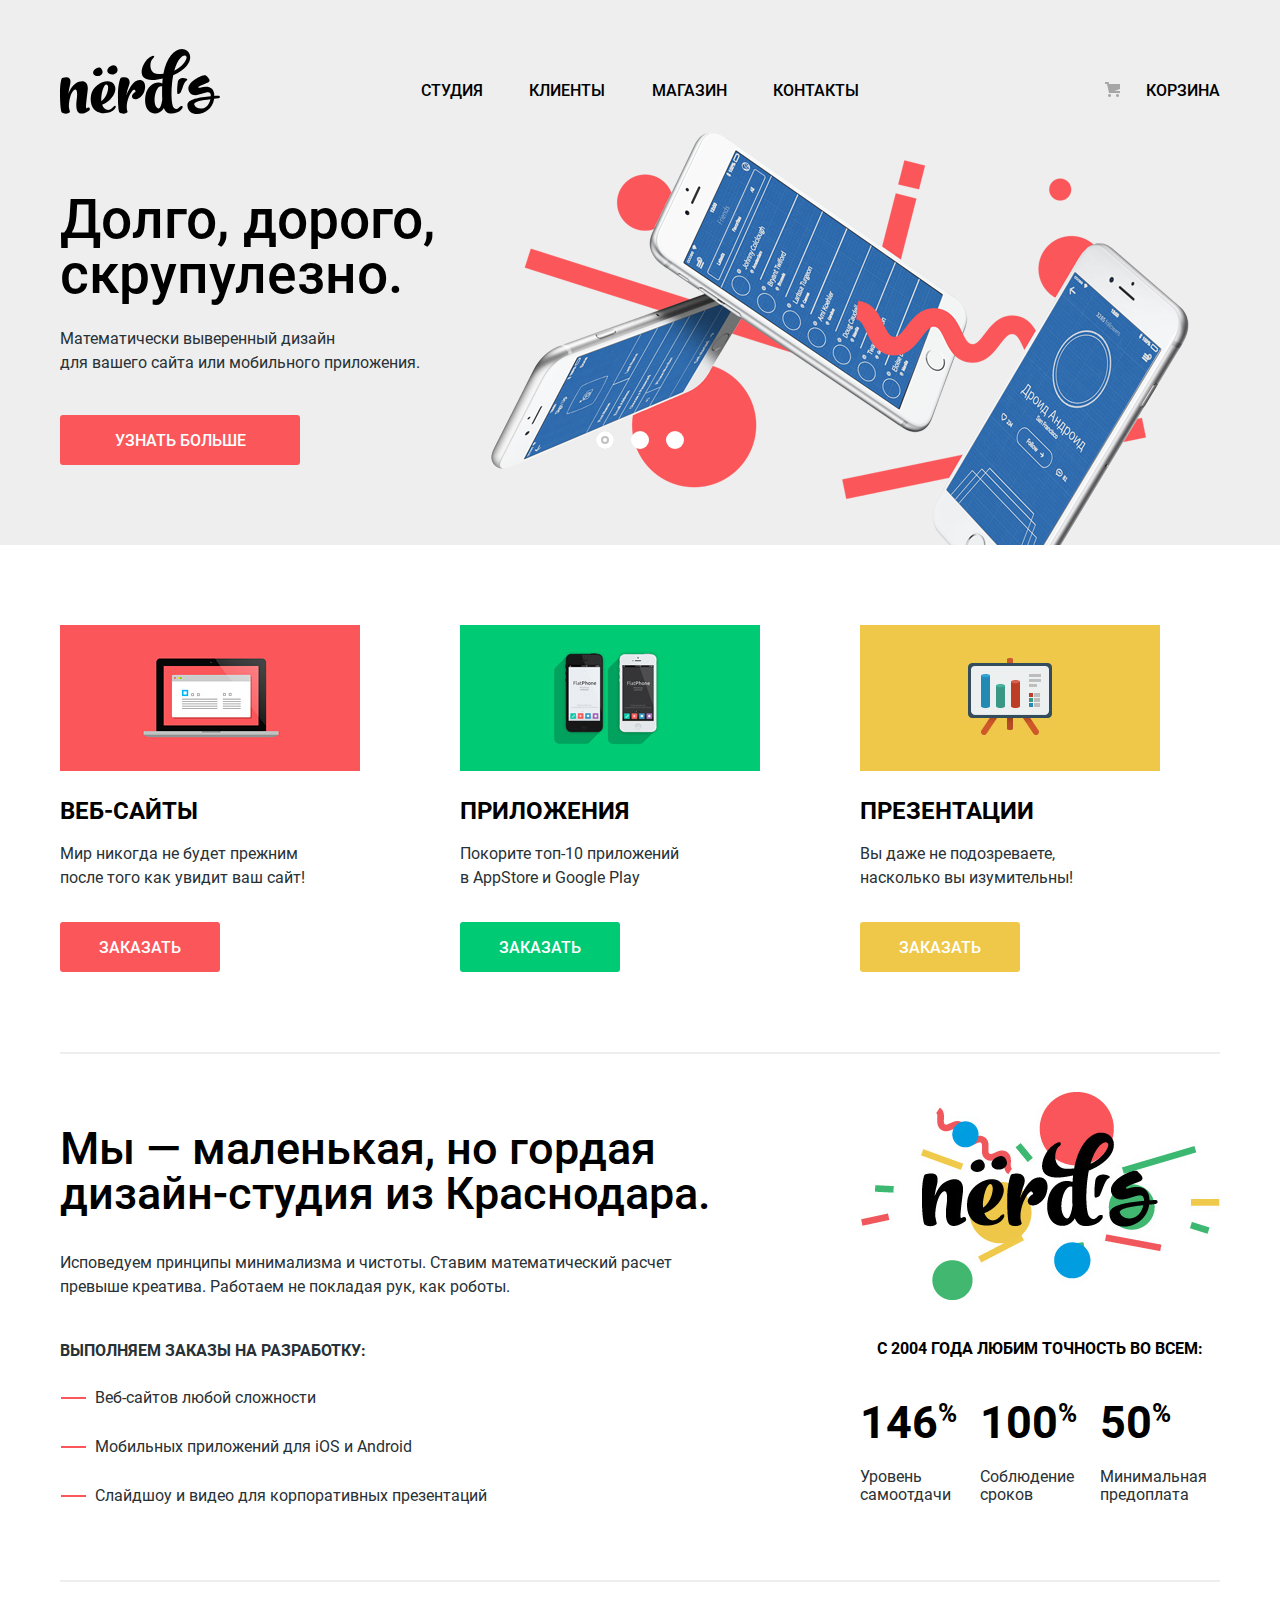
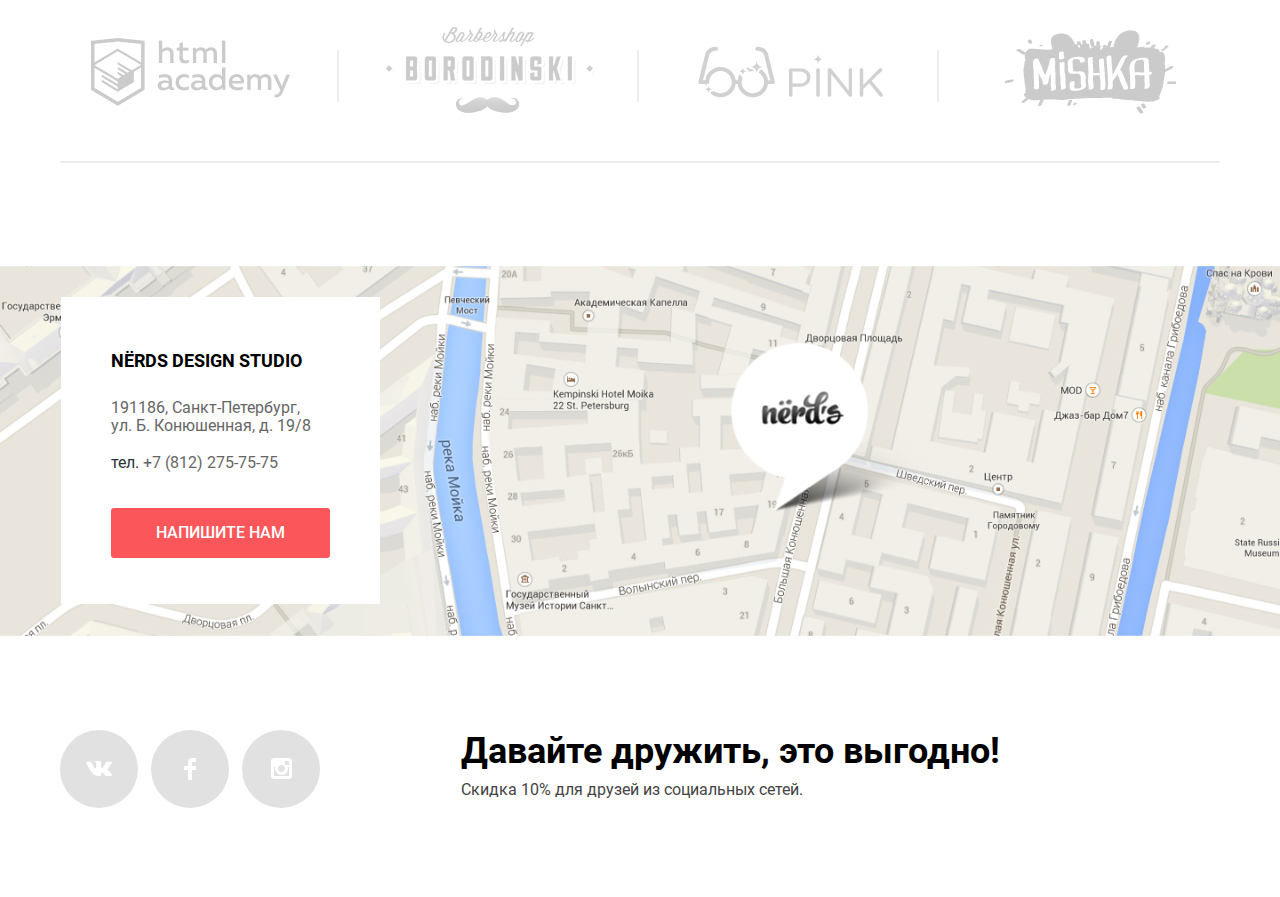
==== commit 6b40f1b9: "внесены изменения в размеры карты" ====
--- a/index.html
+++ b/index.html
@@ -142,8 +142,8 @@
     </main>
     <footer class="main-footer">
       <div class="adress-map">
-        <iframe src="https://www.google.com/maps/embed?pb=!1m14!1m8!1m3!1d1291.9728438064565!2d30.321937646729896!3d59.93880721831587!3m2!1i1024!2i768!4f13.1!3m3!1m2!1s0x4696310fca145cc1%3A0x42b32648d8238007!2z0JHQvtC70YzRiNCw0Y8g0JrQvtC90Y7RiNC10L3QvdCw0Y8g0YPQuy4sIDE5LzgsINCh0LDQvdC60YIt0J_QtdGC0LXRgNCx0YPRgNCzLCAxOTExODY!5e0!3m2!1sru!2sru!4v1615152051289!5m2!1sru!2sru" width="1440" height="416" style="border:0;" allowfullscreen="" loading="lazy"></iframe>
-        <img src="img/map-point.svg" width="1440" height="416" alt="студия находится по адресу Санкт-Петербург, ул. Б. Конюшенная, д. 19/8" />
+        <iframe class="map-iframe" src="https://www.google.com/maps/embed?pb=!1m14!1m8!1m3!1d1291.9728438064565!2d30.321937646729896!3d59.93880721831587!3m2!1i1024!2i768!4f13.1!3m3!1m2!1s0x4696310fca145cc1%3A0x42b32648d8238007!2z0JHQvtC70YzRiNCw0Y8g0JrQvtC90Y7RiNC10L3QvdCw0Y8g0YPQuy4sIDE5LzgsINCh0LDQvdC60YIt0J_QtdGC0LXRgNCx0YPRgNCzLCAxOTExODY!5e0!3m2!1sru!2sru!4v1615152051289!5m2!1sru!2sru" width="1440" height="416" style="border:0;" allowfullscreen="" loading="lazy"></iframe>
+        <img class="map-image" src="img/map-point.svg" width="1440" height="416" alt="студия находится по адресу Санкт-Петербург, ул. Б. Конюшенная, д. 19/8" />
         <div class="container">
           <section class="contacts">
             <h2 class="visually-hidden">Как нас найти</h2>
--- a/css/style.min.css
+++ b/css/style.min.css
@@ -1,6 +1,2 @@
-
-Minified CSS
-Source map
-Restructure
 Beautify
-@-webkit-keyframes bounce{0%{-webkit-transform:translateY(-2000px);transform:translateY(-2000px)}70%{-webkit-transform:translateY(30px);transform:translateY(30px)}90%{-webkit-transform:translateY(-10px);transform:translateY(-10px)}to{-webkit-transform:translateY(0);transform:translateY(0)}}@keyframes bounce{0%{-webkit-transform:translateY(-2000px);transform:translateY(-2000px)}70%{-webkit-transform:translateY(30px);transform:translateY(30px)}90%{-webkit-transform:translateY(-10px);transform:translateY(-10px)}to{-webkit-transform:translateY(0);transform:translateY(0)}}@-webkit-keyframes shake{0%,to{-webkit-transform:translateX(0);transform:translateX(0)}10%,30%,50%,70%,90%{-webkit-transform:translateX(-10px);transform:translateX(-10px)}20%,40%,60%,80%{-webkit-transform:translateX(10px);transform:translateX(10px)}}@keyframes shake{0%,to{-webkit-transform:translateX(0);transform:translateX(0)}10%,30%,50%,70%,90%{-webkit-transform:translateX(-10px);transform:translateX(-10px)}20%,40%,60%,80%{-webkit-transform:translateX(10px);transform:translateX(10px)}}@font-face{font-family:"Roboto";src:url(../fonts/roboto.woff2) format("woff2"),url(../fonts/roboto.woff) format("woff");font-weight:400;font-style:normal}@font-face{font-family:"Roboto";src:url(../fonts/robotobold.woff2) format("woff2"),url(../fonts/robotobold.woff) format("woff");font-weight:700;font-style:normal}@font-face{font-family:"Roboto";src:url(../fonts/robotomedium.woff2) format("woff2"),url(../fonts/robotomedium.woff) format("woff");font-weight:500;font-style:normal}:root{--white:#FFFFFF;--black:#000000;--silver:#E1E1E1;--grey-lighten:#EEEEEE;--grey-light:#DFDFDF;--grey:#D5D5D5;--grey-somber:#DBDBDB;--grey-dark:#666666;--grey-darken:#444444;--lighten-dimgrey:#D7DCDE;--light-dimgrey:#B4B9BB;--dimgrey:#4D4D4D;--dimgrey-opacity:rgba(77, 77, 77, 0.12);--dimgrey-opacity-light:rgba(77, 77, 77, 0.4);--dimgrey-opacity-lighten:rgba(77, 77, 77, 0.1);--dimly-black:#D7DCDF;--dimgrey-black:#ABABAB;--black-opacity-lighten:rgba(40, 49, 54, 0.3);--black-opacity-light:rgba(0, 0, 0, 0.25);--black-opacity:rgba(0, 0, 0, 0.3);--black-opacity-lighter:rgba(0, 0, 0, 0.4);--black-opacity-dark:rgba(0, 0, 0, 0.6);--white-opacity:rgba(255, 255, 255, 0.3);--white-smoke:rgba(68, 68, 68, 0.5);--grey-opacity:rgba(0, 1, 1, 0.1);--light-grey-opacity:rgba(0, 0, 0, 0.15);--mysterious-grey:#C1C1C1;--ashy-grey:#F2F2F2;--light-ashy-grey:rgba(0, 0, 0, 0.1);--light-black:#231F20;--red:#FB565A;--red--dark:#E74246;--red--darken:#D7373B;--green:#00CA74;--green--dark:#00BC6C;--green--darken:#00AA62;--orange:#EFC849;--orange--dark:#EAB534;--orange--darken:#E5A722;--text-basic:#283136;--text-dark:#000000;--link-hover:var(--red);--link-active:var(--black-opacity);--background-color:var(--white);--wrapper-color:var(--grey-lighten);--button-text:var(--white);--button-text-active:var(--white-opacity);--background-button:var(--red);--background-button-hover:var(--red--dark);--background-button-active:var(--red--darken);--catalog-button:var(--grey-lighten);--catalog-button-hover:var(--grey-light);--catalog-button-active:var(--grey);--catalog-button-text:var(--black-opacity)}.page{height:100%}.page-body{min-width:1200px;margin:0;padding:0;font-family:"Roboto",Arial,sans-serif;font-weight:400;font-size:16px;line-height:24px;color:var(--text-basic);background-color:var(--background-color);min-height:100%;display:-ms-grid;display:grid;-ms-grid-rows:auto 1fr auto;grid-template-rows:auto 1fr auto}.main-header{padding-top:48px}a{text-decoration:none}.top-wrapper{background-color:var(--wrapper-color)}.visually-hidden{position:absolute;width:1px;height:1px;margin:-1px;border:0;padding:0;white-space:nowrap;clip:rect(0 0 0 0);-webkit-clip-path:inset(100);clip-path:inset(100%);overflow:hidden}.container{width:1160px;padding:0 20px;margin:0 auto}.main-navigation,.site-navigation{display:-webkit-box;display:-ms-flexbox;display:flex;-ms-flex-wrap:wrap;flex-wrap:wrap;-webkit-box-pack:justify;-ms-flex-pack:justify;justify-content:space-between}.main-navigation{line-height:30px;text-transform:uppercase;font-weight:500;-webkit-box-align:center;-ms-flex-align:center;align-items:center}.site-navigation{list-style:none;margin:0;min-width:438px;padding:20px 0 0;max-width:800px}.site-navigation li:not(:last-child){padding-right:5px}.header-img{min-width:160px;display:block}.main-header-logo:hover img{opacity:.7}.main-header-logo:active img{opacity:.3}.cart{min-width:160px;text-align:right;padding-top:20px}.cart-link{position:relative;display:inline-block;vertical-align:middle;width:112px}.cart-link::before{content:"";position:absolute;left:-3px;top:6px;width:15px;height:15px;background-image:url(../img/cart-icon.svg);background-repeat:no-repeat;background-position:0 0}.cart-link,.site-navigation a{color:var(--text-dark);padding-bottom:0}.cart-link:hover,.site-navigation a:hover{color:var(--link-hover)}.cart-link:focus,.site-navigation a:focus{outline:2px solid var(--dimgrey)}.cart-link:active,.site-navigation a:active{color:var(--link-active)}.features,.link-disabled{position:relative}.link-disabled:after{position:absolute;content:"";width:100%;height:2px;background-color:var(--red);left:0;top:37px;display:block}.features{margin-bottom:80px}.feature-item{display:-webkit-box;display:-ms-flexbox;display:flex;width:100%;min-height:431px;-webkit-box-orient:vertical;-webkit-box-direction:normal;-ms-flex-direction:column;flex-direction:column;-webkit-box-pack:justify;-ms-flex-pack:justify;justify-content:space-between;background-repeat:no-repeat;background-position-x:397px}.feature-item:first-child{background-image:url(../img/nerds-index-slide1.png)}.feature-item:nth-child(2){background-image:url(../img/nerds-index-slide2.png)}.feature-item:nth-child(3){background-image:url(../img/nerds-index-slide3.png)}.feature-list{list-style:none;margin:0;padding:0}.feature-button{display:block;width:240px;text-align:center;padding-top:16px;padding-bottom:16px;margin-top:10px;margin-bottom:80px}.feature-title{font-size:55px;line-height:55px;font-weight:500;color:var(--text-dark);margin:0;width:520px;padding-top:78px}.feature-text{width:416px;margin:0;-webkit-box-flex:1;-ms-flex-positive:1;flex-grow:1;padding-top:38px}.feature-item:first-child .feature-text{padding-top:25px}.features-control{position:absolute;left:50%;-webkit-transform:translateX(-50%);-ms-transform:translateX(-50%);transform:translateX(-50%);top:317px;z-index:10;display:-webkit-box;display:-ms-flexbox;display:flex;width:88px;-webkit-box-pack:justify;-ms-flex-pack:justify;justify-content:space-between}.features-button{width:18px;height:18px;border-radius:50%;border:0;background-color:var(--white);cursor:pointer}.features-button.current-btn{-webkit-box-shadow:inset 0 0 0 5px var(--white),inset 0 0 0 7px var(--mysterious-grey);box-shadow:inset 0 0 0 5px var(--white),inset 0 0 0 7px var(--mysterious-grey)}.feature-item:not(.features-current){display:none}.button{color:var(--button-text);background-color:var(--background-button);line-height:18px;text-align:center;font-weight:500;text-transform:uppercase;padding-top:17px;padding-bottom:15px;border-radius:3px}.button:hover{background-color:var(--background-button-hover)}.button:active{background-color:var(--background-button-active);color:var(--button-text-active);-webkit-box-shadow:inset 0 3px 0 var(--grey-opacity);box-shadow:inset 0 3px 0 var(--grey-opacity)}.button:focus{outline:solid 1px var(--black)}.product-app,.product-presentation,.product-website{display:block;margin-top:32px;padding-top:17px;padding-bottom:15px;width:160px}.product-app{background-color:var(--green)}.product-app:hover{background-color:var(--green--dark)}.product-app:active{background-color:var(--green--darken)}.product-presentation{background-color:var(--orange)}.product-presentation:hover{background-color:var(--orange--dark)}.product-presentation:active{background-color:var(--orange--darken)}.products{padding-bottom:80px;border-bottom:2px solid var(--grey-lighten)}.product-name{font-size:24px;line-height:30px;color:var(--text-dark);text-transform:uppercase;font-weight:700;margin-bottom:16px;margin-top:18px}.product-list{list-style:none;margin:0;padding:0;display:-ms-grid;display:grid;-ms-grid-columns:300px 100px 300px 100px 300px;grid-template-columns:300px 300px 300px;-webkit-column-gap:100px;-moz-column-gap:100px;column-gap:100px}.product-item p{margin-right:40px}.studio-description{padding-top:38px;padding-bottom:47px;display:-ms-grid;display:grid;-ms-grid-columns:660px 360px;grid-template-columns:660px 360px;-webkit-box-pack:justify;-ms-flex-pack:justify;justify-content:space-between}.description-caption{color:var(--text-dark);font-size:45px;line-height:45px;font-weight:500;margin-top:34px;margin-bottom:35px}.orders-types{text-transform:uppercase;font-weight:700;margin-top:40px;margin-bottom:23px}.orders-list{list-style:none;margin:0;padding:0}.order-list-item{margin-bottom:25px;margin-left:35px;position:relative}.order-list-item::before{content:"";position:absolute;background-color:var(--red);width:25px;height:2px;margin-left:-34px;top:11px}.description-statics{text-transform:uppercase;font-weight:700;color:var(--text-dark);margin-top:30px;margin-bottom:30px;text-align:center}.statics-list{list-style:none;margin:0;padding:0;display:-ms-grid;display:grid;-ms-grid-columns:1fr 1fr 1fr;grid-template-columns:1fr 1fr 1fr}.description-item{font-weight:700;font-size:45px;line-height:64px;color:var(--text-dark);margin:0;padding:0}.description-percent{display:inline-block;vertical-align:super;font-size:26px;line-height:40px;font-weight:700;color:var(--basic-black)}.descriptin-text{line-height:18px;margin-top:13px}.partners-list{list-style:none;margin:0 0 80px;border-top:2px solid var(--grey-lighten);padding:45px 0 37px;border-bottom:2px solid var(--grey-lighten);display:-webkit-box;display:-ms-flexbox;display:flex;-ms-flex-wrap:wrap;flex-wrap:wrap;-webkit-box-pack:justify;-ms-flex-pack:justify;justify-content:space-between;-webkit-box-align:center;-ms-flex-align:center;align-items:center}.partner-image{position:relative;min-width:260px;text-align:center}.partner-image:not(:last-child)::after{content:"";position:absolute;width:2px;height:52px;background-color:var(--grey-lighten);right:-19px;top:50%;-webkit-transform:translateY(-50%);-ms-transform:translateY(-50%);transform:translateY(-50%)}.partners-list--link .img-partner{opacity:.2}.partners-list--link:hover .img-partner{opacity:1}.partners-list--link:active .img-partner{opacity:.1}.adress-map,.adress-map .container{position:relative}.adress-map img{position:absolute;display:block;margin:0 auto;top:0;left:50%;-webkit-transform:translateX(-50%);-ms-transform:translateX(-50%);transform:translateX(-50%);z-index:-1}.adress-map iframe{display:block;margin:0 auto;width:100%}.contacts{top:-362px;left:21px;position:absolute;background-color:var(--white);width:319px;-webkit-box-sizing:border-box;box-sizing:border-box;padding-left:50px;padding-right:50px}.studio-name{font-weight:700;font-size:18px;line-height:30px;color:var(--text-dark);margin-top:49px;margin-bottom:23px}.studio-adress{line-height:18px}.contacts-phone,.studio-adress{color:var(--grey-dark)}.contacts-button{display:block;width:219px;padding:16px 0;margin-bottom:46px;margin-top:33px}.social-list{list-style:none;margin:0 130px 0 0;padding:0;display:-webkit-box;display:-ms-flexbox;display:flex;-ms-flex-wrap:wrap;flex-wrap:wrap;-webkit-box-pack:justify;-ms-flex-pack:justify;justify-content:space-between}.social-list li:not(:last-child){margin-right:2px}.footer-social,.social-button{display:-webkit-box;display:-ms-flexbox;display:flex;-webkit-box-align:center;-ms-flex-align:center;align-items:center}.footer-social{margin-top:61px;margin-bottom:80px}.social-button{width:78px;height:78px;border-radius:50%;-webkit-box-pack:center;-ms-flex-pack:center;justify-content:center;background:var(--silver);margin-right:11px}.social-button:hover{background:var(--red--dark)}.social-button:active{background:var(--red--darken);-webkit-box-shadow:inset 0 3px 0 var(--grey-opacity);box-shadow:inset 0 3px 0 var(--grey-opacity)}.social-button:active path{fill:var(--white-opacity)}.footer-promo{padding-top:13px}.discount-text{font-weight:700;font-size:36px;line-height:36px;margin-top:0;margin-bottom:10px;color:var(--text-dark)}.footer-discount{line-height:22px;color:var(--grey-darken);margin-top:0}.feedback,.modal-item input{-webkit-box-sizing:border-box;box-sizing:border-box}.feedback{padding:63px 100px 84px;width:960px;background-color:var(--white);-webkit-box-shadow:0 20px 40px var(--black-opacity-lighter);box-shadow:0 20px 40px var(--black-opacity-lighter);position:fixed;right:0;left:0;margin:auto;top:16%;z-index:20;-webkit-animation:bounce .6s;animation:bounce .6s}.modal-display-none{display:none}.modal-heading{font-size:45px;line-height:53px;font-weight:700;color:var(--text-dark);margin-top:0;margin-bottom:37px}.modal-captions{font-size:16px;line-height:18px;font-weight:700;display:block;margin-bottom:9px}.modal-item{margin-top:0;margin-bottom:18px}.modal-item input{color:var(--grey-darken);width:360px;padding:14px;border:2px solid var(--lighten-dimgrey);border-radius:3px}.feedback-form{display:-ms-grid;display:grid;-ms-grid-columns:360px 40px 360px;grid-template-columns:360px 360px;-webkit-column-gap:40px;-moz-column-gap:40px;column-gap:40px}.modal-item-textarea{grid-column:1/-1;margin-bottom:39px}.modal-text{color:var(--grey-darken);font-size:16px;line-height:18px;padding:12px;border:2px solid var(--lighten-dimgrey);border-radius:3px;width:100%;resize:none;-webkit-box-sizing:border-box;box-sizing:border-box}.modal-text::-webkit-input-placeholder{color:var(--white-smoke);font-size:16px;line-height:18px}.modal-email::-webkit-input-placeholder,.modal-name::-webkit-input-placeholder,.modal-text::placeholder{color:var(--white-smoke);font-size:16px;line-height:18px}.modal-email::-moz-placeholder,.modal-name::-moz-placeholder,.modal-text::-moz-placeholder{font-size:16px;line-height:18px;color:var(--white-smoke)}.modal-item input:hover,.modal-text:hover{border:2px solid var(--light-dimgrey)}.modal-text:focus::-webkit-input-placeholder{color:var(--grey-darken)}.modal-email:focus::-webkit-input-placeholder,.modal-name:focus::-webkit-input-placeholder,.modal-text:focus::placeholder{color:var(--grey-darken)}.feedback .modal-text:focus::-moz-placeholder,.feedback input:focus::-moz-placeholder{color:var(--grey-darken);opacity:1}.feedback input:focus,.modal-text:focus{border:2px solid var(--black)}.modal-item input:invalid{border:2px solid var(--red--darken);color:var(--red--darken);outline:0}.modal-button{width:259px;border:0}.modal-close{height:21px;width:21px;border:0;background-color:transparent;background-image:url(../img/close-cross.svg);opacity:.3;background-repeat:no-repeat;cursor:pointer;position:absolute;top:77px;right:91px}.modal-close:hover{opacity:1;outline:0}.modal-close:active{opacity:.1;outline:0}.container.page-title{font-size:55px;line-height:55px;font-weight:500;padding:78px 0 108px;text-align:center;color:var(--text-dark);margin:0 auto 55px}.catalog-container{display:-ms-grid;display:grid;-ms-grid-columns:260px 140px 1fr;grid-template-columns:260px 1fr;-webkit-column-gap:140px;-moz-column-gap:140px;column-gap:140px}.filter{font-size:16px;line-height:20px;font-weight:400}.fieldset-item{border:0;padding:0;margin:0 0 32px}.filter-name{text-transform:uppercase;color:var(--text-dark);font-weight:700;font-size:18px;line-height:30px;margin-bottom:12px}.filter-name-price{margin-bottom:48px}.filter-name-feature,.filter-name-grid{margin-bottom:14px}.filter .fieldset-price{margin-bottom:54px;line-height:22px;text-transform:uppercase}.range-filter{width:260px}.range-controls{height:41px;background-color:var(--grey-lighten);border-radius:3px;padding-top:39px;padding-left:22px;padding-right:22px;margin-bottom:14px;position:relative}.scale{background:var(--dimly-black);height:2px}.bar{background-color:var(--green);height:2px;width:70%}.toggle{background-color:var(--dimgrey-black);width:20px;height:20px;border:8px solid var(--white);border-radius:50%;-webkit-box-shadow:0 2px 1px var(--light-grey-opacity);box-shadow:0 2px 1px var(--light-grey-opacity);position:absolute;top:30px;cursor:pointer;padding:0}.toggle-min{left:18px}.toggle-max{left:160px}.checkbox-option,.radio-option{margin-bottom:19px}.checkbox-option label,.radio-option label{display:block;position:relative}.filter-radio+label::before{position:absolute;content:"";height:17px;width:17px;border-radius:50%;border:4px solid var(--dimgrey);opacity:.4;left:-36px;top:-4px}.filter-radio:checked+label::after{position:absolute;content:"";left:-36px;top:-4px;width:17px;height:17px;border:4px solid transparent;opacity:.4;-webkit-box-shadow:inset 0 0 0 4px var(--white),inset 0 0 0 9px var(--dimgrey);box-shadow:inset 0 0 0 4px var(--white),inset 0 0 0 9px var(--dimgrey);border-radius:50%;background-color:transparent}.filter-checkbox:checked:hover+label::before,.filter-checkbox:hover+label::before,.filter-radio:checked:hover+label::after,.filter-radio:hover+label::before{opacity:1}.filter-checkbox:focus+label,.filter-radio:focus+label{outline:1px solid var(--dimgrey)}.filter-checkbox:checked[disabled]+label::before,.filter-checkbox[disabled]+label::before,.filter-radio:checked[disabled]+label::after,.filter-radio[disabled]+label::before{opacity:.1}.filter-checkbox[disabled]+label,.filter-radio[disabled]+label{color:var(--black-opacity-lighten)}.filter-checkbox+label::before{position:absolute;content:"";height:23px;width:25px;background-image:url(../img/checkbox-off.svg);background-repeat:no-repeat;background-position:0 0;opacity:.4;left:-36px;top:-2px}.filter-checkbox:checked+label::before{background-image:none,url(../img/checkbox-on.svg);opacity:.4}.filter-list{list-style:none;margin:0;padding:0 0 0 35px}.input-price::-webkit-input-placeholder{color:var(--text-basic)}.input-price::-moz-placeholder{color:var(--text-basic)}.input-price:-ms-input-placeholder{color:var(--text-basic)}.input-price::-ms-input-placeholder{color:var(--text-basic)}.input-price::placeholder{color:var(--text-basic)}.input-price{font-size:inherit;font-family:inherit;color:inherit;width:64px;padding:10px 8px;border-radius:3px;border:0;background-color:var(--grey-lighten);text-align:center}.max-price{margin-left:20px}.price-controls{display:-webkit-box;display:-ms-flexbox;display:flex;-webkit-box-pack:justify;-ms-flex-pack:justify;justify-content:space-between;-webkit-box-align:center;-ms-flex-align:center;align-items:center}.filter-list{font-size:16px;line-height:20px}.filter-button{display:block;width:260px;background-color:var(--catalog-button);color:var(--text-dark);font-size:16px;line-height:18px;font-weight:500;border:0;border-radius:3px;padding-left:0;padding-right:0;margin-top:34px}.filter-button:active,.filter-button:hover{background-color:var(--catalog-button-hover)}.filter-button:active{color:var(--catalog-button-text);outline:0;-webkit-box-shadow:inset 0 3px 0 var(--grey-opacity);box-shadow:inset 0 3px 0 var(--grey-opacity)}.catalog-filter-by,.filter-by{display:-webkit-box;display:-ms-flexbox;display:flex;-ms-flex-wrap:wrap;flex-wrap:wrap;-webkit-box-pack:justify;-ms-flex-pack:justify;justify-content:space-between}.catalog-filter-by{-webkit-box-align:start;-ms-flex-align:start;align-items:flex-start;margin-bottom:35px}.catalog-filter-by .filter-name{margin-top:0}.filter-by{list-style:none;margin:0;padding:5px 0 0;font-size:14px;line-height:18px;font-weight:400;text-transform:uppercase;width:360px}.filter-by li:not(:last-child){padding-right:5px}.filter-by li:last-child{width:41px;margin-left:22px;display:-webkit-box;display:-ms-flexbox;display:flex;-webkit-box-pack:justify;-ms-flex-pack:justify;justify-content:space-between}.filter-by a{color:var(--black-opacity)}.filter-by a:hover{color:var(--black-opacity-dark)}.filter-by a:active,a.filter-by-active{color:var(--text-dark)}.filter-pointer{opacity:.2}.filter-pointer:hover,.pointer-active,.template-item:hover .template-modal,.template-item:hover::before{opacity:1}.filter-pointer.pointer-active path,.filter-pointer:active path{fill:var(--light-black)}.template-list{list-style:none;margin:0;display:-webkit-box;display:-ms-flexbox;display:flex;-ms-flex-wrap:wrap;flex-wrap:wrap;padding:0 0 25px}.template-item{width:360px;border:1px solid var(--light-ashy-grey);border-top:none;-webkit-box-sizing:border-box;box-sizing:border-box;margin-top:41px;background-color:var(--ashy-grey);border-radius:0 0 5px 5px;margin-right:40px;margin-bottom:30px;position:relative}.template-item::before{position:absolute;content:"";width:360px;height:40px;top:-40px;right:-1px;background-image:url(../img/template-item-top.svg);background-repeat:no-repeat;opacity:.12}.template-item:hover{border:1px solid transparent;border-top:none;-webkit-box-shadow:0 6px 15px var(--black-opacity-light);box-shadow:0 6px 15px var(--black-opacity-light)}.template-item:nth-child(2n){margin-right:0}.template-item-image{width:358px;height:578px;border-radius:0 0 5px 5px;-o-object-fit:contain;object-fit:contain;display:block}.template-modal{width:100%;min-height:231px;background-color:var(--grey-lighten);padding-top:26px;padding-bottom:44px;-webkit-box-sizing:border-box;box-sizing:border-box;display:-webkit-box;display:-ms-flexbox;-ms-flex-wrap:wrap;flex-wrap:wrap;-webkit-box-orient:vertical;-webkit-box-direction:normal;-ms-flex-direction:column;flex-direction:column;-webkit-box-pack:justify;-ms-flex-pack:justify;justify-content:space-between;-webkit-box-align:center;-ms-flex-align:center;align-items:center;text-align:center;position:absolute;z-index:10;bottom:0;display:flex;opacity:0}.template-item:focus-within .template-modal{opacity:1}.template-modal-heading{text-transform:uppercase;color:var(--text-dark);font-weight:700;font-size:18px;line-height:30px}.template-modal-heading:hover{color:var(--red)}.template-modal-heading:active{color:var(--black-opacity)}.template-modal-text{width:255px;min-height:37px;max-height:390px;overflow:auto;line-height:18px;color:var(--grey-dark);margin-top:0}.template-modal-button{width:200px;border:0}.template-modal-button:active{color:var(--white)}.template-item:focus{outline:solid 2px var(--black)}.pagination-list{list-style:none;padding:0;grid-column:1/-1;display:-webkit-box;display:-ms-flexbox;display:flex;-ms-flex-wrap:wrap;flex-wrap:wrap;margin:0 0 50px;-webkit-box-align:center;-ms-flex-align:center;align-items:center}.pagination-item{margin-bottom:10px}.pagination-item a{display:block;border-radius:3px;text-align:center;min-width:50px;min-height:50px;margin-right:11px;padding-top:17px;padding-bottom:15px;-webkit-box-sizing:border-box;box-sizing:border-box;color:var(--text-dark);line-height:18px;font-weight:500;background-color:var(--grey-lighten)}.pagination-item a:hover{background-color:var(--grey-light)}.pagination-item a:active{background-color:var(--grey);color:var(--black-opacity);-webkit-box-shadow:inset 0 3px 0 var(--grey-opacity);box-shadow:inset 0 3px 0 var(--grey-opacity)}.pagination-item a:focus{outline:1px solid var(--black)}.pagination-item-current a,.pagination-item-current a:active,.pagination-item-current a:focus,.pagination-item-current a:hover{background-color:transparent;-webkit-box-shadow:none;box-shadow:none;color:var(--text-dark);-webkit-box-shadow:inset 0 0 0 3px var(--grey-somber);box-shadow:inset 0 0 0 3px var(--grey-somber)}.pagination-next-btn a{width:260px;text-transform:uppercase}.pagination-item:last-child{margin-right:0}.modal-error{-webkit-animation:shake .6s;animation:shake .6s}@font-face{font-family:'robotoRuble';src:url([data-uri]) format('woff2'),url([data-uri]) format('woff');font-weight:500;font-style:normal}.rub{font-family:"robotoRuble"}
+@-webkit-keyframes bounce{0%{-webkit-transform:translateY(-2000px);transform:translateY(-2000px)}70%{-webkit-transform:translateY(30px);transform:translateY(30px)}90%{-webkit-transform:translateY(-10px);transform:translateY(-10px)}to{-webkit-transform:translateY(0);transform:translateY(0)}}@keyframes bounce{0%{-webkit-transform:translateY(-2000px);transform:translateY(-2000px)}70%{-webkit-transform:translateY(30px);transform:translateY(30px)}90%{-webkit-transform:translateY(-10px);transform:translateY(-10px)}to{-webkit-transform:translateY(0);transform:translateY(0)}}@-webkit-keyframes shake{0%,to{-webkit-transform:translateX(0);transform:translateX(0)}10%,30%,50%,70%,90%{-webkit-transform:translateX(-10px);transform:translateX(-10px)}20%,40%,60%,80%{-webkit-transform:translateX(10px);transform:translateX(10px)}}@keyframes shake{0%,to{-webkit-transform:translateX(0);transform:translateX(0)}10%,30%,50%,70%,90%{-webkit-transform:translateX(-10px);transform:translateX(-10px)}20%,40%,60%,80%{-webkit-transform:translateX(10px);transform:translateX(10px)}}@font-face{font-family:"Roboto";src:url(../fonts/roboto.woff2) format("woff2"),url(../fonts/roboto.woff) format("woff");font-weight:400;font-style:normal}@font-face{font-family:"Roboto";src:url(../fonts/robotobold.woff2) format("woff2"),url(../fonts/robotobold.woff) format("woff");font-weight:700;font-style:normal}@font-face{font-family:"Roboto";src:url(../fonts/robotomedium.woff2) format("woff2"),url(../fonts/robotomedium.woff) format("woff");font-weight:500;font-style:normal}:root{--white:#FFFFFF;--black:#000000;--silver:#E1E1E1;--grey-lighten:#EEEEEE;--grey-light:#DFDFDF;--grey:#D5D5D5;--grey-somber:#DBDBDB;--grey-dark:#666666;--grey-darken:#444444;--lighten-dimgrey:#D7DCDE;--light-dimgrey:#B4B9BB;--dimgrey:#4D4D4D;--dimgrey-opacity:rgba(77, 77, 77, 0.12);--dimgrey-opacity-light:rgba(77, 77, 77, 0.4);--dimgrey-opacity-lighten:rgba(77, 77, 77, 0.1);--dimly-black:#D7DCDF;--dimgrey-black:#ABABAB;--black-opacity-lighten:rgba(40, 49, 54, 0.3);--black-opacity-light:rgba(0, 0, 0, 0.25);--black-opacity:rgba(0, 0, 0, 0.3);--black-opacity-lighter:rgba(0, 0, 0, 0.4);--black-opacity-dark:rgba(0, 0, 0, 0.6);--white-opacity:rgba(255, 255, 255, 0.3);--white-smoke:rgba(68, 68, 68, 0.5);--grey-opacity:rgba(0, 1, 1, 0.1);--light-grey-opacity:rgba(0, 0, 0, 0.15);--mysterious-grey:#C1C1C1;--ashy-grey:#F2F2F2;--light-ashy-grey:rgba(0, 0, 0, 0.1);--light-black:#231F20;--red:#FB565A;--red--dark:#E74246;--red--darken:#D7373B;--green:#00CA74;--green--dark:#00BC6C;--green--darken:#00AA62;--orange:#EFC849;--orange--dark:#EAB534;--orange--darken:#E5A722;--text-basic:#283136;--text-dark:#000000;--link-hover:var(--red);--link-active:var(--black-opacity);--background-color:var(--white);--wrapper-color:var(--grey-lighten);--button-text:var(--white);--button-text-active:var(--white-opacity);--background-button:var(--red);--background-button-hover:var(--red--dark);--background-button-active:var(--red--darken);--catalog-button:var(--grey-lighten);--catalog-button-hover:var(--grey-light);--catalog-button-active:var(--grey);--catalog-button-text:var(--black-opacity)}.page{height:100%}.page-body{min-width:1200px;margin:0;padding:0;font-family:"Roboto",Arial,sans-serif;font-weight:400;font-size:16px;line-height:24px;color:var(--text-basic);background-color:var(--background-color);min-height:100%;display:-ms-grid;display:grid;-ms-grid-rows:auto 1fr auto;grid-template-rows:auto 1fr auto}.main-header{padding-top:48px}a{text-decoration:none}.top-wrapper{background-color:var(--wrapper-color)}.visually-hidden{position:absolute;width:1px;height:1px;margin:-1px;border:0;padding:0;white-space:nowrap;clip:rect(0 0 0 0);-webkit-clip-path:inset(100);clip-path:inset(100%);overflow:hidden}.container{width:1160px;padding:0 20px;margin:0 auto}.main-navigation,.site-navigation{display:-webkit-box;display:-ms-flexbox;display:flex;-ms-flex-wrap:wrap;flex-wrap:wrap;-webkit-box-pack:justify;-ms-flex-pack:justify;justify-content:space-between}.main-navigation{line-height:30px;text-transform:uppercase;font-weight:500;-webkit-box-align:center;-ms-flex-align:center;align-items:center}.site-navigation{list-style:none;margin:0;min-width:438px;padding:20px 0 0;max-width:800px}.site-navigation li:not(:last-child){padding-right:5px}.header-img{min-width:160px;display:block}.main-header-logo:hover img{opacity:.7}.main-header-logo:active img{opacity:.3}.cart{min-width:160px;text-align:right;padding-top:20px}.cart-link{position:relative;display:inline-block;vertical-align:middle;width:112px}.cart-link::before{content:"";position:absolute;left:-3px;top:6px;width:15px;height:15px;background-image:url(../img/cart-icon.svg);background-repeat:no-repeat;background-position:0 0}.cart-link,.site-navigation a{color:var(--text-dark);padding-bottom:0}.cart-link:hover,.site-navigation a:hover{color:var(--link-hover)}.cart-link:focus,.site-navigation a:focus{outline:2px solid var(--dimgrey)}.cart-link:active,.site-navigation a:active{color:var(--link-active)}.features,.link-disabled{position:relative}.link-disabled:after{position:absolute;content:"";width:100%;height:2px;background-color:var(--red);left:0;top:37px;display:block}.features{margin-bottom:80px}.feature-item{display:-webkit-box;display:-ms-flexbox;display:flex;width:100%;min-height:431px;-webkit-box-orient:vertical;-webkit-box-direction:normal;-ms-flex-direction:column;flex-direction:column;-webkit-box-pack:justify;-ms-flex-pack:justify;justify-content:space-between;background-repeat:no-repeat;background-position-x:397px}.feature-item:first-child{background-image:url(../img/nerds-index-slide1.png)}.feature-item:nth-child(2){background-image:url(../img/nerds-index-slide2.png)}.feature-item:nth-child(3){background-image:url(../img/nerds-index-slide3.png)}.feature-list{list-style:none;margin:0;padding:0}.feature-button{display:block;width:240px;text-align:center;padding-top:16px;padding-bottom:16px;margin-top:10px;margin-bottom:80px}.feature-title{font-size:55px;line-height:55px;font-weight:500;color:var(--text-dark);margin:0;width:520px;padding-top:78px}.feature-text{width:416px;margin:0;-webkit-box-flex:1;-ms-flex-positive:1;flex-grow:1;padding-top:38px}.feature-item:first-child .feature-text{padding-top:25px}.features-control{position:absolute;left:50%;-webkit-transform:translateX(-50%);-ms-transform:translateX(-50%);transform:translateX(-50%);top:317px;z-index:10;display:-webkit-box;display:-ms-flexbox;display:flex;width:88px;-webkit-box-pack:justify;-ms-flex-pack:justify;justify-content:space-between}.features-button{width:18px;height:18px;border-radius:50%;border:0;background-color:var(--white);cursor:pointer}.features-button.current-btn{-webkit-box-shadow:inset 0 0 0 5px var(--white),inset 0 0 0 7px var(--mysterious-grey);box-shadow:inset 0 0 0 5px var(--white),inset 0 0 0 7px var(--mysterious-grey)}.feature-item:not(.features-current){display:none}.button{color:var(--button-text);background-color:var(--background-button);line-height:18px;text-align:center;font-weight:500;text-transform:uppercase;padding-top:17px;padding-bottom:15px;border-radius:3px}.button:hover{background-color:var(--background-button-hover)}.button:active{background-color:var(--background-button-active);color:var(--button-text-active);-webkit-box-shadow:inset 0 3px 0 var(--grey-opacity);box-shadow:inset 0 3px 0 var(--grey-opacity)}.button:focus{outline:solid 1px var(--black)}.product-app,.product-presentation,.product-website{display:block;margin-top:32px;padding-top:17px;padding-bottom:15px;width:160px}.product-app{background-color:var(--green)}.product-app:hover{background-color:var(--green--dark)}.product-app:active{background-color:var(--green--darken)}.product-presentation{background-color:var(--orange)}.product-presentation:hover{background-color:var(--orange--dark)}.product-presentation:active{background-color:var(--orange--darken)}.products{padding-bottom:80px;border-bottom:2px solid var(--grey-lighten)}.product-name{font-size:24px;line-height:30px;color:var(--text-dark);text-transform:uppercase;font-weight:700;margin-bottom:16px;margin-top:18px}.product-list{list-style:none;margin:0;padding:0;display:-ms-grid;display:grid;-ms-grid-columns:300px 100px 300px 100px 300px;grid-template-columns:300px 300px 300px;-webkit-column-gap:100px;-moz-column-gap:100px;column-gap:100px}.product-item p{margin-right:40px}.studio-description{padding-top:38px;padding-bottom:47px;display:-ms-grid;display:grid;-ms-grid-columns:660px 360px;grid-template-columns:660px 360px;-webkit-box-pack:justify;-ms-flex-pack:justify;justify-content:space-between}.description-caption{color:var(--text-dark);font-size:45px;line-height:45px;font-weight:500;margin-top:34px;margin-bottom:35px}.orders-types{text-transform:uppercase;font-weight:700;margin-top:40px;margin-bottom:23px}.orders-list{list-style:none;margin:0;padding:0}.order-list-item{margin-bottom:25px;margin-left:35px;position:relative}.order-list-item::before{content:"";position:absolute;background-color:var(--red);width:25px;height:2px;margin-left:-34px;top:11px}.description-statics{text-transform:uppercase;font-weight:700;color:var(--text-dark);margin-top:30px;margin-bottom:30px;text-align:center}.statics-list{list-style:none;margin:0;padding:0;display:-ms-grid;display:grid;-ms-grid-columns:1fr 1fr 1fr;grid-template-columns:1fr 1fr 1fr}.description-item{font-weight:700;font-size:45px;line-height:64px;color:var(--text-dark);margin:0;padding:0}.description-percent{display:inline-block;vertical-align:super;font-size:26px;line-height:40px;font-weight:700;color:var(--basic-black)}.descriptin-text{line-height:18px;margin-top:13px}.partners-list{list-style:none;margin:0 0 80px;border-top:2px solid var(--grey-lighten);padding:45px 0 37px;border-bottom:2px solid var(--grey-lighten);display:-webkit-box;display:-ms-flexbox;display:flex;-ms-flex-wrap:wrap;flex-wrap:wrap;-webkit-box-pack:justify;-ms-flex-pack:justify;justify-content:space-between;-webkit-box-align:center;-ms-flex-align:center;align-items:center}.partner-image{position:relative;min-width:260px;text-align:center}.partner-image:not(:last-child)::after{content:"";position:absolute;width:2px;height:52px;background-color:var(--grey-lighten);right:-19px;top:50%;-webkit-transform:translateY(-50%);-ms-transform:translateY(-50%);transform:translateY(-50%)}.partners-list--link .img-partner{opacity:.2}.partners-list--link:hover .img-partner{opacity:1}.partners-list--link:active .img-partner{opacity:.1}.adress-map,.adress-map .container{position:relative}.adress-map img{position:absolute;display:block;margin:0 auto;top:0;left:50%;-webkit-transform:translateX(-50%);-ms-transform:translateX(-50%);transform:translateX(-50%);z-index:-1}.adress-map iframe{display:block;margin:0 auto;width:100%}.contacts{top:-362px;left:21px;position:absolute;background-color:var(--white);width:319px;-webkit-box-sizing:border-box;box-sizing:border-box;padding-left:50px;padding-right:50px}.studio-name{font-weight:700;font-size:18px;line-height:30px;color:var(--text-dark);margin-top:49px;margin-bottom:23px}.studio-adress{line-height:18px}.contacts-phone,.studio-adress{color:var(--grey-dark)}.contacts-button{display:block;width:219px;padding:16px 0;margin-bottom:46px;margin-top:33px}.social-list{list-style:none;margin:0 130px 0 0;padding:0;display:-webkit-box;display:-ms-flexbox;display:flex;-ms-flex-wrap:wrap;flex-wrap:wrap;-webkit-box-pack:justify;-ms-flex-pack:justify;justify-content:space-between}.social-list li:not(:last-child){margin-right:2px}.footer-social,.social-button{display:-webkit-box;display:-ms-flexbox;display:flex;-webkit-box-align:center;-ms-flex-align:center;align-items:center}.footer-social{margin-top:61px;margin-bottom:80px}.social-button{width:78px;height:78px;border-radius:50%;-webkit-box-pack:center;-ms-flex-pack:center;justify-content:center;background:var(--silver);margin-right:11px}.social-button:hover{background:var(--red--dark)}.social-button:active{background:var(--red--darken);-webkit-box-shadow:inset 0 3px 0 var(--grey-opacity);box-shadow:inset 0 3px 0 var(--grey-opacity)}.social-button:active path{fill:var(--white-opacity)}.footer-promo{padding-top:13px}.discount-text{font-weight:700;font-size:36px;line-height:36px;margin-top:0;margin-bottom:10px;color:var(--text-dark)}.footer-discount{line-height:22px;color:var(--grey-darken);margin-top:0}.map-iframe,.map-image{width:100%}.feedback,.modal-item input{-webkit-box-sizing:border-box;box-sizing:border-box}.feedback{padding:63px 100px 84px;width:960px;background-color:var(--white);-webkit-box-shadow:0 20px 40px var(--black-opacity-lighter);box-shadow:0 20px 40px var(--black-opacity-lighter);position:fixed;right:0;left:0;margin:auto;top:16%;z-index:20;-webkit-animation:bounce .6s;animation:bounce .6s}.modal-display-none{display:none}.modal-heading{font-size:45px;line-height:53px;font-weight:700;color:var(--text-dark);margin-top:0;margin-bottom:37px}.modal-captions{font-size:16px;line-height:18px;font-weight:700;display:block;margin-bottom:9px}.modal-item{margin-top:0;margin-bottom:18px}.modal-item input{color:var(--grey-darken);width:360px;padding:14px;border:2px solid var(--lighten-dimgrey);border-radius:3px}.feedback-form{display:-ms-grid;display:grid;-ms-grid-columns:360px 40px 360px;grid-template-columns:360px 360px;-webkit-column-gap:40px;-moz-column-gap:40px;column-gap:40px}.modal-item-textarea{grid-column:1/-1;margin-bottom:39px}.modal-text{color:var(--grey-darken);font-size:16px;line-height:18px;padding:12px;border:2px solid var(--lighten-dimgrey);border-radius:3px;width:100%;resize:none;-webkit-box-sizing:border-box;box-sizing:border-box}.modal-text::-webkit-input-placeholder{color:var(--white-smoke);font-size:16px;line-height:18px}.modal-email::-webkit-input-placeholder,.modal-name::-webkit-input-placeholder,.modal-text::placeholder{color:var(--white-smoke);font-size:16px;line-height:18px}.modal-email::-moz-placeholder,.modal-name::-moz-placeholder,.modal-text::-moz-placeholder{font-size:16px;line-height:18px;color:var(--white-smoke)}.modal-item input:hover,.modal-text:hover{border:2px solid var(--light-dimgrey)}.modal-text:focus::-webkit-input-placeholder{color:var(--grey-darken)}.modal-email:focus::-webkit-input-placeholder,.modal-name:focus::-webkit-input-placeholder,.modal-text:focus::placeholder{color:var(--grey-darken)}.feedback .modal-text:focus::-moz-placeholder,.feedback input:focus::-moz-placeholder{color:var(--grey-darken);opacity:1}.feedback input:focus,.modal-text:focus{border:2px solid var(--black)}.modal-item input:invalid{border:2px solid var(--red--darken);color:var(--red--darken);outline:0}.modal-button{width:259px;border:0}.modal-close{height:21px;width:21px;border:0;background-color:transparent;background-image:url(../img/close-cross.svg);opacity:.3;background-repeat:no-repeat;cursor:pointer;position:absolute;top:77px;right:91px}.modal-close:hover{opacity:1;outline:0}.modal-close:active{opacity:.1;outline:0}.container.page-title{font-size:55px;line-height:55px;font-weight:500;padding:78px 0 108px;text-align:center;color:var(--text-dark);margin:0 auto 55px}.catalog-container{display:-ms-grid;display:grid;-ms-grid-columns:260px 140px 1fr;grid-template-columns:260px 1fr;-webkit-column-gap:140px;-moz-column-gap:140px;column-gap:140px}.filter{font-size:16px;line-height:20px;font-weight:400}.fieldset-item{border:0;padding:0;margin:0 0 32px}.filter-name{text-transform:uppercase;color:var(--text-dark);font-weight:700;font-size:18px;line-height:30px;margin-bottom:12px}.filter-name-price{margin-bottom:48px}.filter-name-feature,.filter-name-grid{margin-bottom:14px}.filter .fieldset-price{margin-bottom:54px;line-height:22px;text-transform:uppercase}.range-filter{width:260px}.range-controls{height:41px;background-color:var(--grey-lighten);border-radius:3px;padding-top:39px;padding-left:22px;padding-right:22px;margin-bottom:14px;position:relative}.scale{background:var(--dimly-black);height:2px}.bar{background-color:var(--green);height:2px;width:70%}.toggle{background-color:var(--dimgrey-black);width:20px;height:20px;border:8px solid var(--white);border-radius:50%;-webkit-box-shadow:0 2px 1px var(--light-grey-opacity);box-shadow:0 2px 1px var(--light-grey-opacity);position:absolute;top:30px;cursor:pointer;padding:0}.toggle-min{left:18px}.toggle-max{left:160px}.checkbox-option,.radio-option{margin-bottom:19px}.checkbox-option label,.radio-option label{display:block;position:relative}.filter-radio+label::before{position:absolute;content:"";height:17px;width:17px;border-radius:50%;border:4px solid var(--dimgrey);opacity:.4;left:-36px;top:-4px}.filter-radio:checked+label::after{position:absolute;content:"";left:-36px;top:-4px;width:17px;height:17px;border:4px solid transparent;opacity:.4;-webkit-box-shadow:inset 0 0 0 4px var(--white),inset 0 0 0 9px var(--dimgrey);box-shadow:inset 0 0 0 4px var(--white),inset 0 0 0 9px var(--dimgrey);border-radius:50%;background-color:transparent}.filter-checkbox:checked:hover+label::before,.filter-checkbox:hover+label::before,.filter-radio:checked:hover+label::after,.filter-radio:hover+label::before{opacity:1}.filter-checkbox:focus+label,.filter-radio:focus+label{outline:1px solid var(--dimgrey)}.filter-checkbox:checked[disabled]+label::before,.filter-checkbox[disabled]+label::before,.filter-radio:checked[disabled]+label::after,.filter-radio[disabled]+label::before{opacity:.1}.filter-checkbox[disabled]+label,.filter-radio[disabled]+label{color:var(--black-opacity-lighten)}.filter-checkbox+label::before{position:absolute;content:"";height:23px;width:25px;background-image:url(../img/checkbox-off.svg);background-repeat:no-repeat;background-position:0 0;opacity:.4;left:-36px;top:-2px}.filter-checkbox:checked+label::before{background-image:none,url(../img/checkbox-on.svg);opacity:.4}.filter-list{list-style:none;margin:0;padding:0 0 0 35px}.input-price::-webkit-input-placeholder{color:var(--text-basic)}.input-price::-moz-placeholder{color:var(--text-basic)}.input-price:-ms-input-placeholder{color:var(--text-basic)}.input-price::-ms-input-placeholder{color:var(--text-basic)}.input-price::placeholder{color:var(--text-basic)}.input-price{font-size:inherit;font-family:inherit;color:inherit;width:64px;padding:10px 8px;border-radius:3px;border:0;background-color:var(--grey-lighten);text-align:center}.max-price{margin-left:20px}.price-controls{display:-webkit-box;display:-ms-flexbox;display:flex;-webkit-box-pack:justify;-ms-flex-pack:justify;justify-content:space-between;-webkit-box-align:center;-ms-flex-align:center;align-items:center}.filter-list{font-size:16px;line-height:20px}.filter-button{display:block;width:260px;background-color:var(--catalog-button);color:var(--text-dark);font-size:16px;line-height:18px;font-weight:500;border:0;border-radius:3px;padding-left:0;padding-right:0;margin-top:34px}.filter-button:active,.filter-button:hover{background-color:var(--catalog-button-hover)}.filter-button:active{color:var(--catalog-button-text);outline:0;-webkit-box-shadow:inset 0 3px 0 var(--grey-opacity);box-shadow:inset 0 3px 0 var(--grey-opacity)}.catalog-filter-by,.filter-by{display:-webkit-box;display:-ms-flexbox;display:flex;-ms-flex-wrap:wrap;flex-wrap:wrap;-webkit-box-pack:justify;-ms-flex-pack:justify;justify-content:space-between}.catalog-filter-by{-webkit-box-align:start;-ms-flex-align:start;align-items:flex-start;margin-bottom:35px}.catalog-filter-by .filter-name{margin-top:0}.filter-by{list-style:none;margin:0;padding:5px 0 0;font-size:14px;line-height:18px;font-weight:400;text-transform:uppercase;width:360px}.filter-by li:not(:last-child){padding-right:5px}.filter-by li:last-child{width:41px;margin-left:22px;display:-webkit-box;display:-ms-flexbox;display:flex;-webkit-box-pack:justify;-ms-flex-pack:justify;justify-content:space-between}.filter-by a{color:var(--black-opacity)}.filter-by a:hover{color:var(--black-opacity-dark)}.filter-by a:active,a.filter-by-active{color:var(--text-dark)}.filter-pointer{opacity:.2}.filter-pointer:hover,.pointer-active,.template-item:hover .template-modal,.template-item:hover::before{opacity:1}.filter-pointer.pointer-active path,.filter-pointer:active path{fill:var(--light-black)}.template-list{list-style:none;margin:0;display:-webkit-box;display:-ms-flexbox;display:flex;-ms-flex-wrap:wrap;flex-wrap:wrap;padding:0 0 25px}.template-item{width:360px;border:1px solid var(--light-ashy-grey);border-top:none;-webkit-box-sizing:border-box;box-sizing:border-box;margin-top:41px;background-color:var(--ashy-grey);border-radius:0 0 5px 5px;margin-right:40px;margin-bottom:30px;position:relative}.template-item::before{position:absolute;content:"";width:360px;height:40px;top:-40px;right:-1px;background-image:url(../img/template-item-top.svg);background-repeat:no-repeat;opacity:.12}.template-item:hover{border:1px solid transparent;border-top:none;-webkit-box-shadow:0 6px 15px var(--black-opacity-light);box-shadow:0 6px 15px var(--black-opacity-light)}.template-item:nth-child(2n){margin-right:0}.template-item-image{width:358px;height:578px;border-radius:0 0 5px 5px;-o-object-fit:contain;object-fit:contain;display:block}.template-modal{width:100%;min-height:231px;background-color:var(--grey-lighten);padding-top:26px;padding-bottom:44px;-webkit-box-sizing:border-box;box-sizing:border-box;display:-webkit-box;display:-ms-flexbox;-ms-flex-wrap:wrap;flex-wrap:wrap;-webkit-box-orient:vertical;-webkit-box-direction:normal;-ms-flex-direction:column;flex-direction:column;-webkit-box-pack:justify;-ms-flex-pack:justify;justify-content:space-between;-webkit-box-align:center;-ms-flex-align:center;align-items:center;text-align:center;position:absolute;z-index:10;bottom:0;display:flex;opacity:0}.template-item:focus-within .template-modal{opacity:1}.template-modal-heading{text-transform:uppercase;color:var(--text-dark);font-weight:700;font-size:18px;line-height:30px}.template-modal-heading:hover{color:var(--red)}.template-modal-heading:active{color:var(--black-opacity)}.template-modal-text{width:255px;min-height:37px;max-height:390px;overflow:auto;line-height:18px;color:var(--grey-dark);margin-top:0}.template-modal-button{width:200px;border:0}.template-modal-button:active{color:var(--white)}.template-item:focus{outline:solid 2px var(--black)}.pagination-list{list-style:none;padding:0;grid-column:1/-1;display:-webkit-box;display:-ms-flexbox;display:flex;-ms-flex-wrap:wrap;flex-wrap:wrap;margin:0 0 50px;-webkit-box-align:center;-ms-flex-align:center;align-items:center}.pagination-item{margin-bottom:10px}.pagination-item a{display:block;border-radius:3px;text-align:center;min-width:50px;min-height:50px;margin-right:11px;padding-top:17px;padding-bottom:15px;-webkit-box-sizing:border-box;box-sizing:border-box;color:var(--text-dark);line-height:18px;font-weight:500;background-color:var(--grey-lighten)}.pagination-item a:hover{background-color:var(--grey-light)}.pagination-item a:active{background-color:var(--grey);color:var(--black-opacity);-webkit-box-shadow:inset 0 3px 0 var(--grey-opacity);box-shadow:inset 0 3px 0 var(--grey-opacity)}.pagination-item a:focus{outline:1px solid var(--black)}.pagination-item-current a,.pagination-item-current a:active,.pagination-item-current a:focus,.pagination-item-current a:hover{background-color:transparent;-webkit-box-shadow:none;box-shadow:none;color:var(--text-dark);-webkit-box-shadow:inset 0 0 0 3px var(--grey-somber);box-shadow:inset 0 0 0 3px var(--grey-somber)}.pagination-next-btn a{width:260px;text-transform:uppercase}.pagination-item:last-child{margin-right:0}.modal-error{-webkit-animation:shake .6s;animation:shake .6s}@font-face{font-family:'robotoRuble';src:url([data-uri]) format('woff2'),url([data-uri]) format('woff');font-weight:500;font-style:normal}.rub{font-family:"robotoRuble"}
